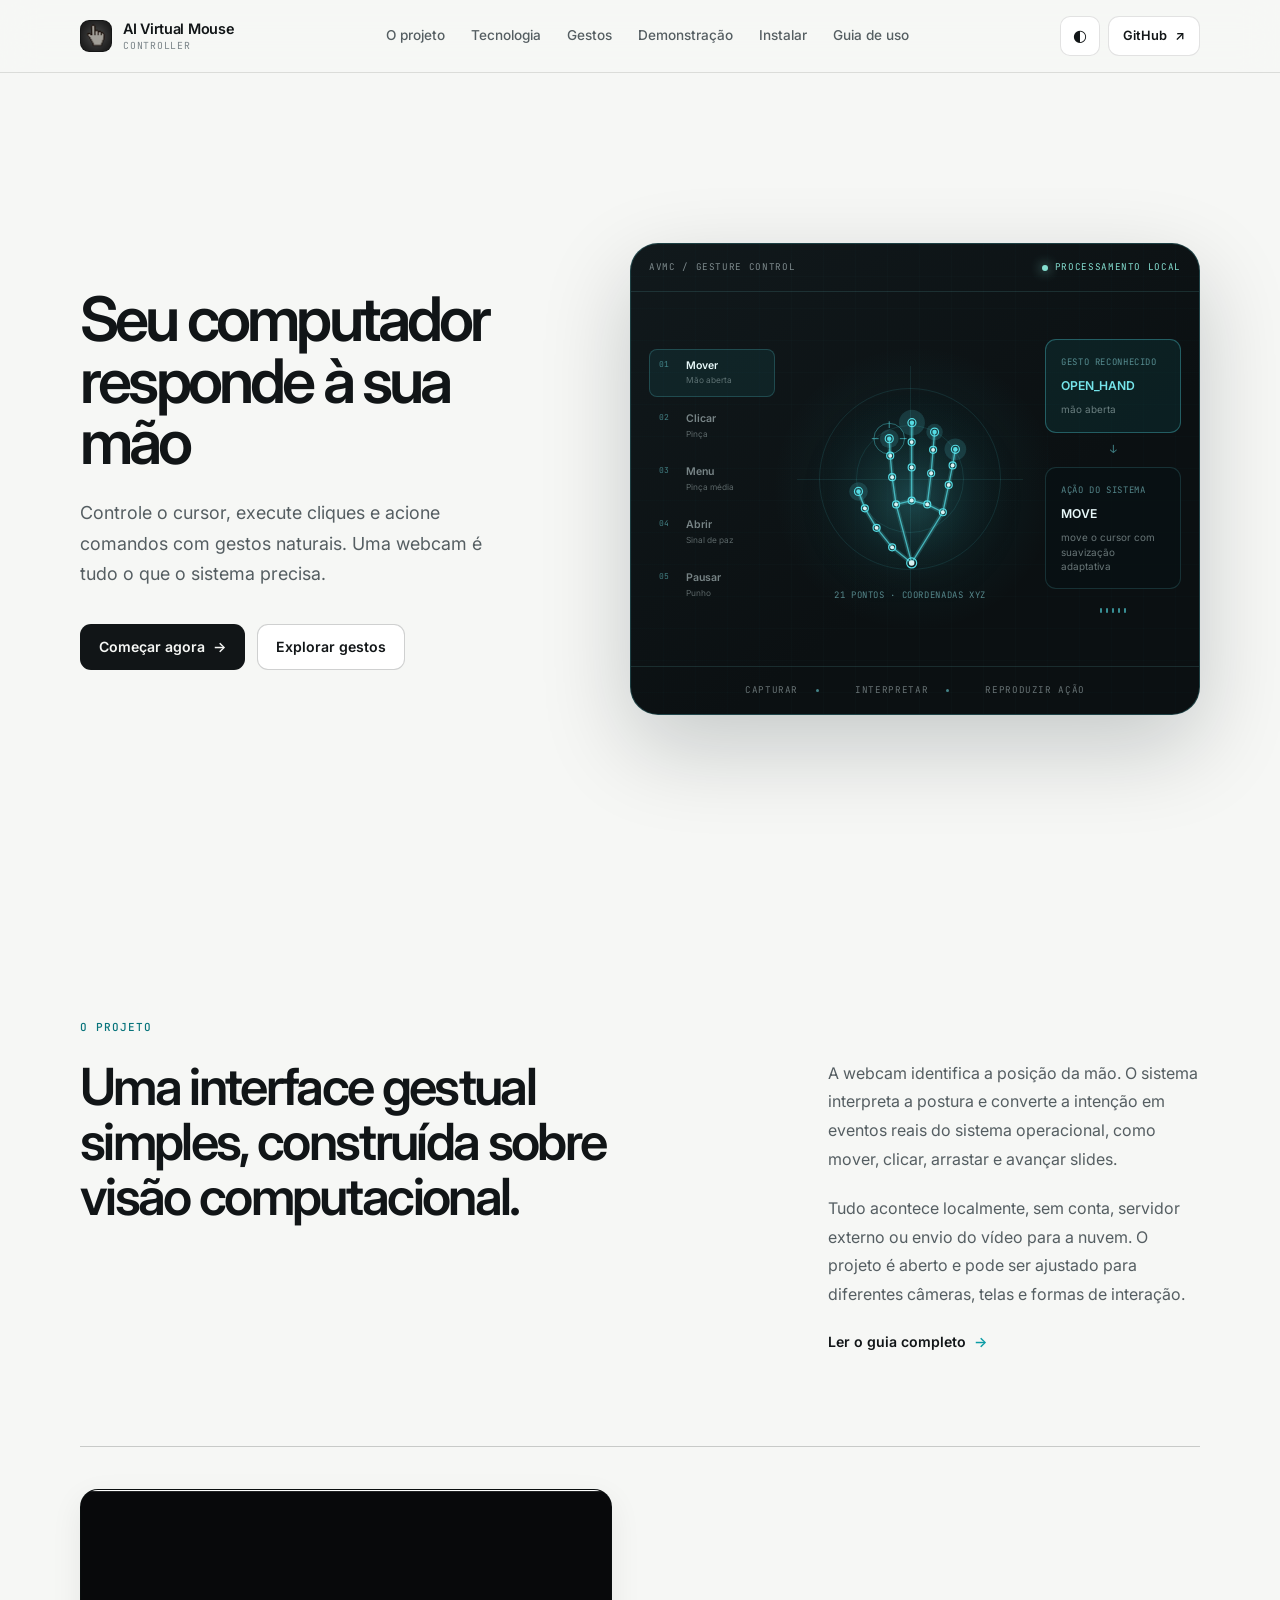
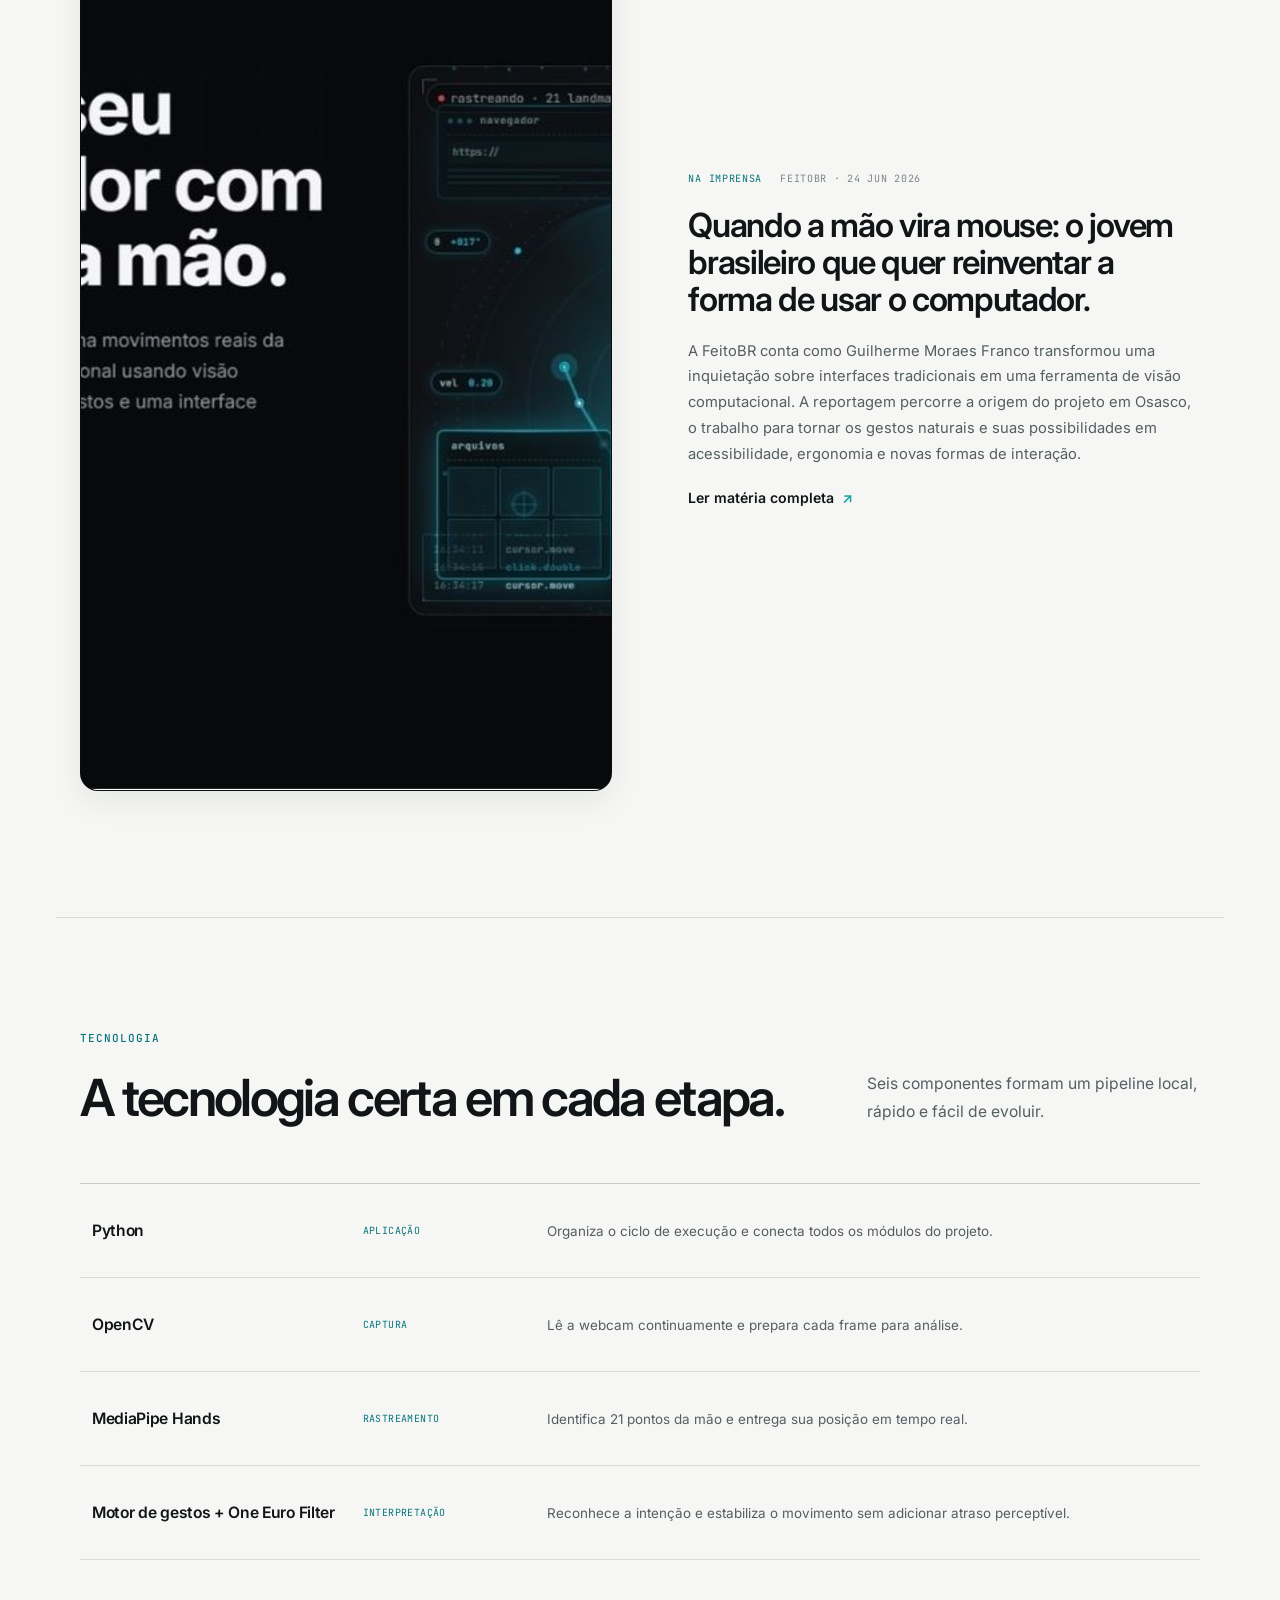
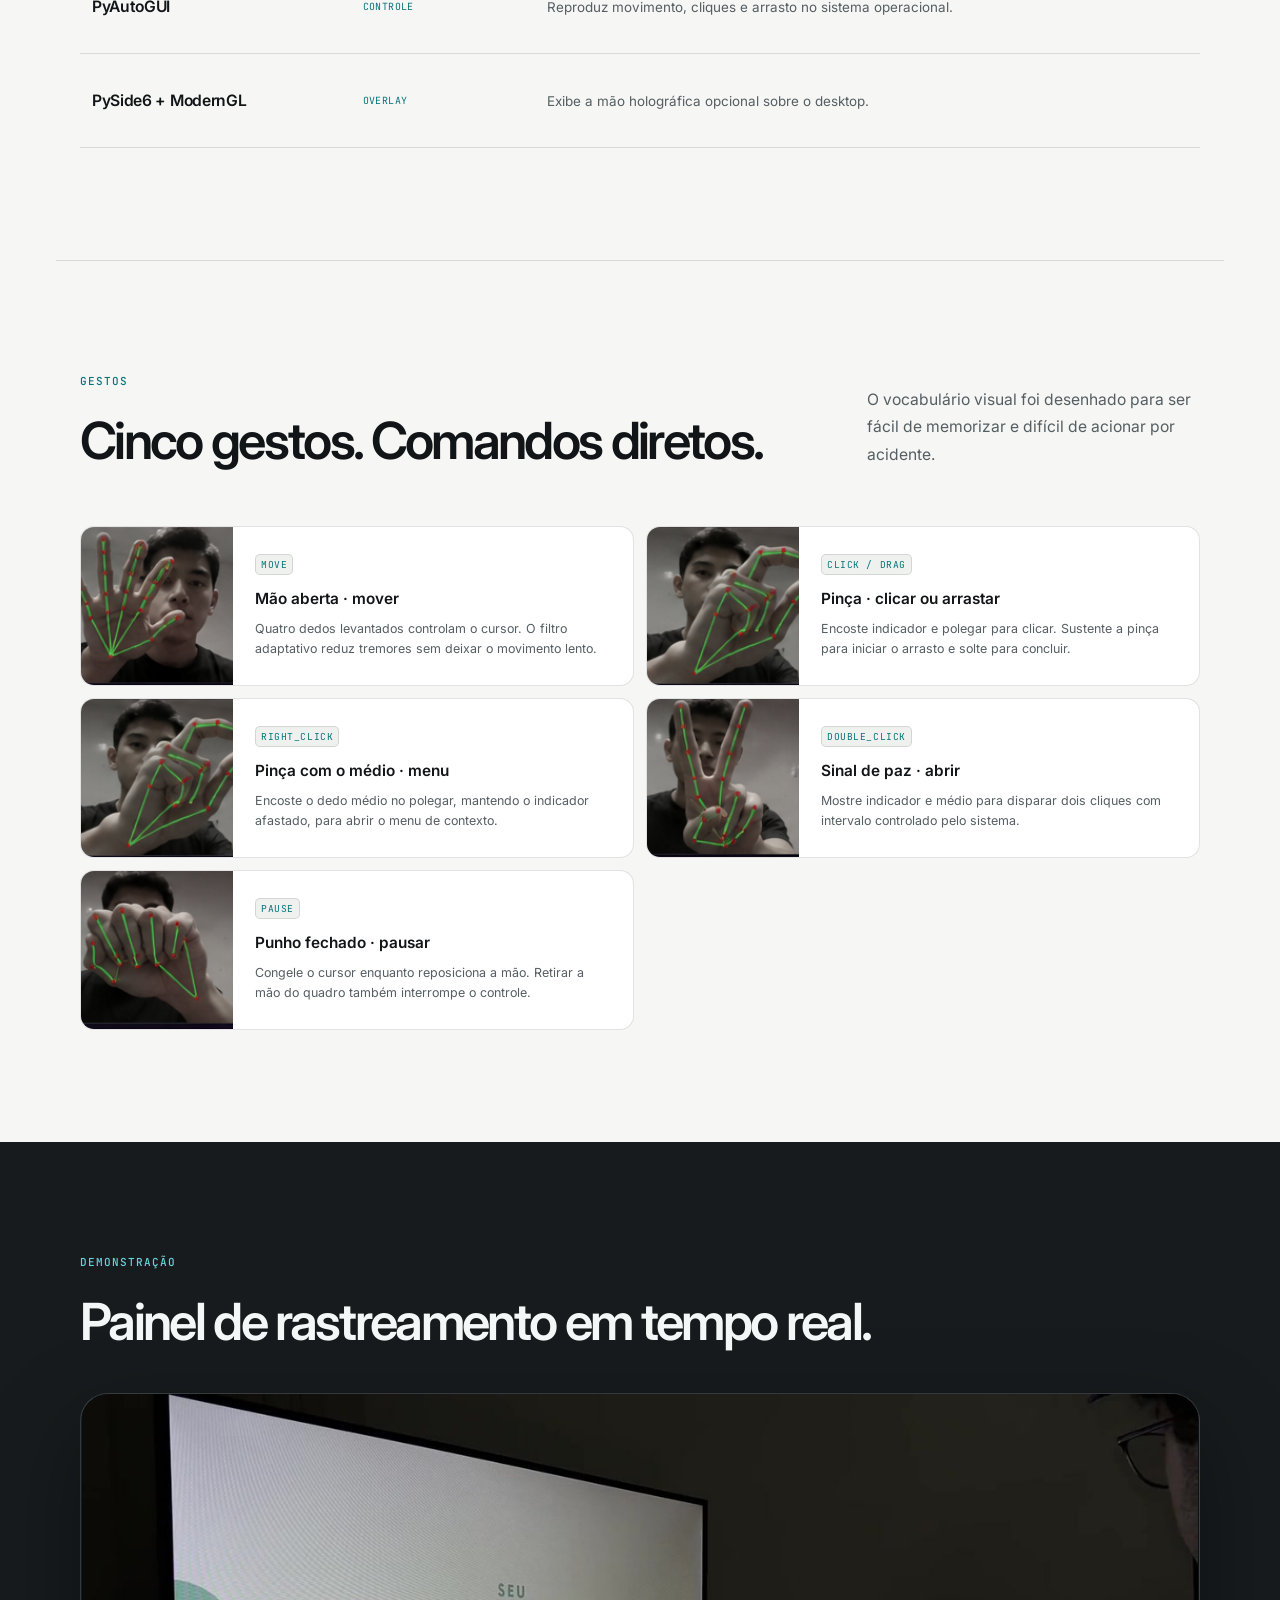
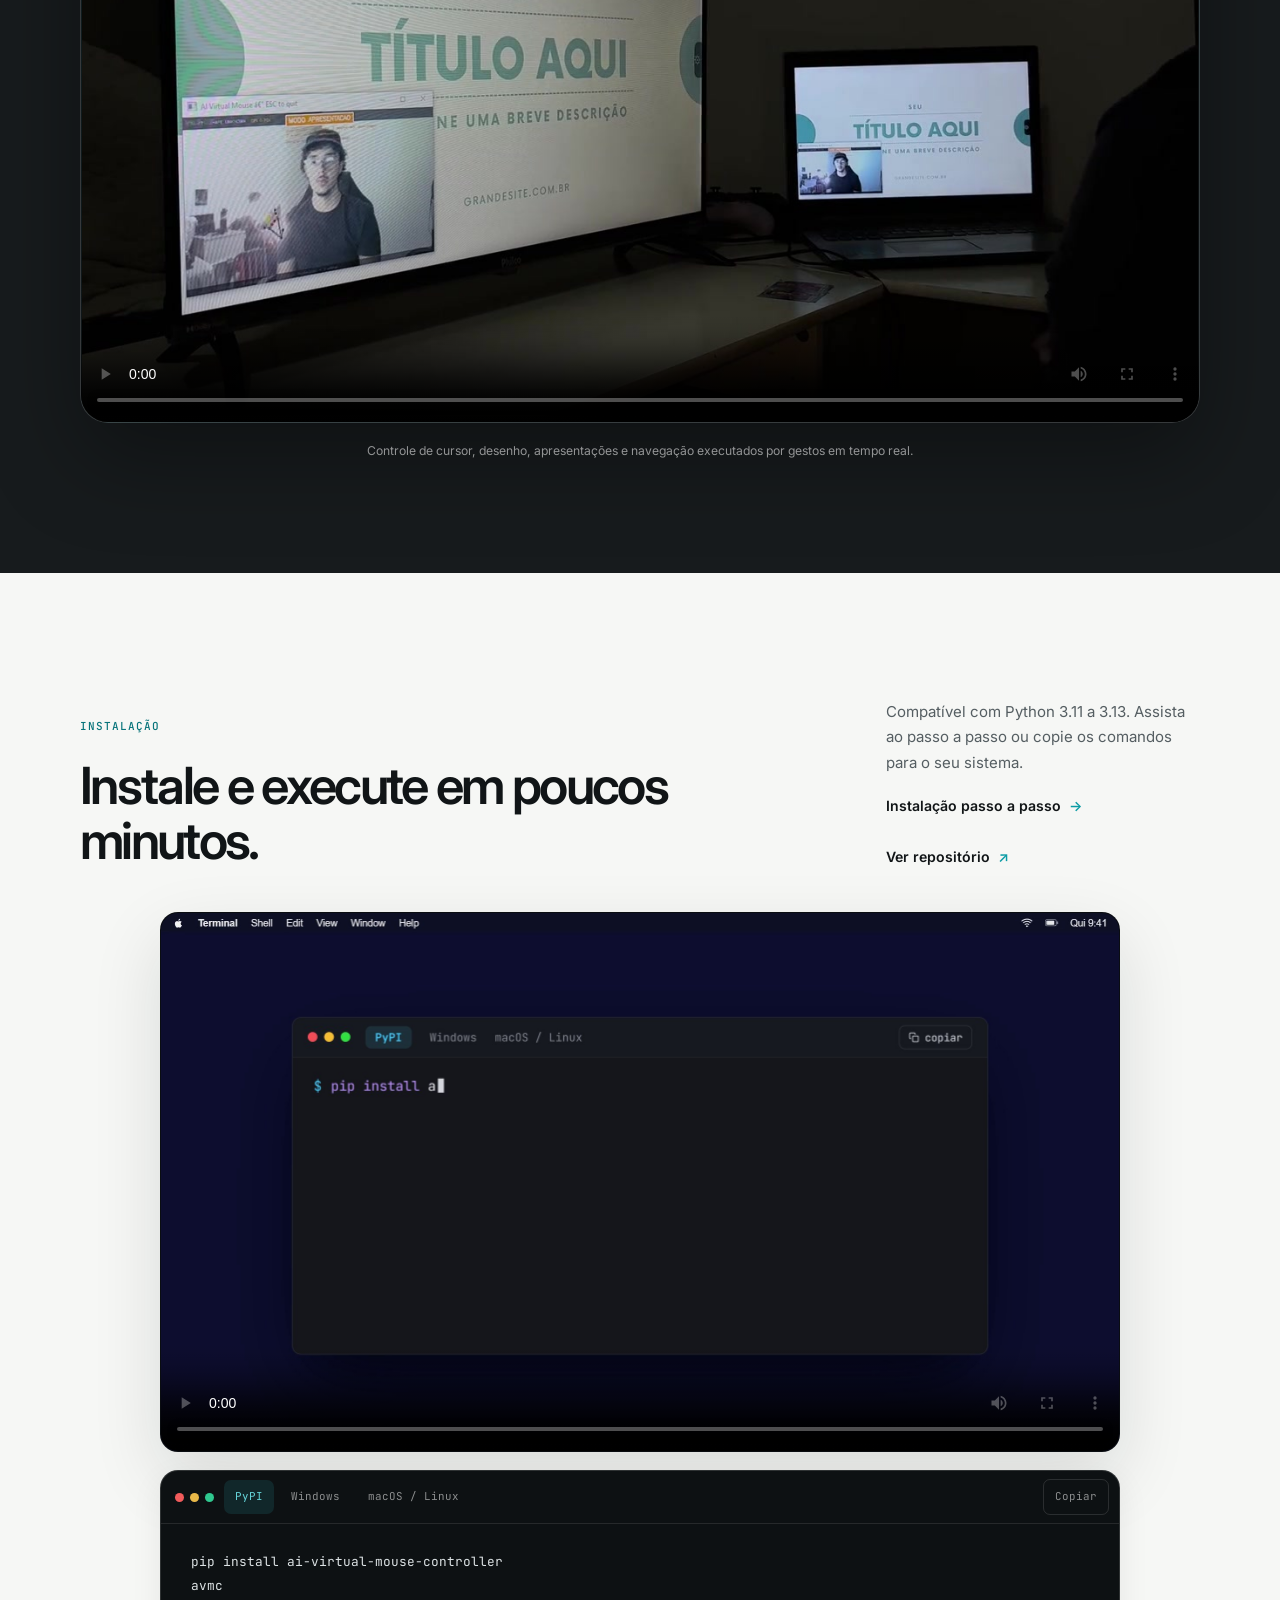
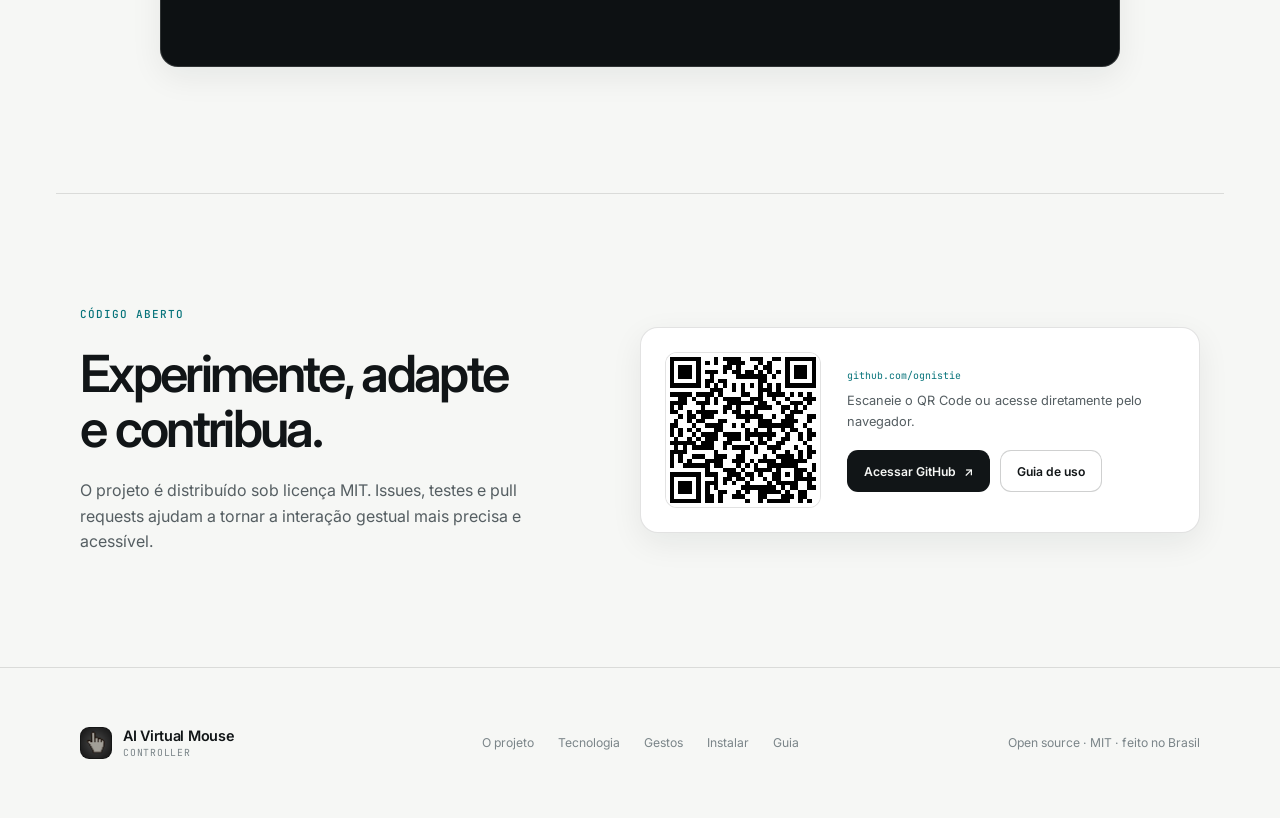
==== docs/index.html @ 2ab6e62f "video pro site e adicionando materia" ====
<!doctype html>
<html lang="pt-BR" data-theme="light">
<head>
  <meta charset="utf-8">
  <meta name="viewport" content="width=device-width, initial-scale=1">

  <title>AI Virtual Mouse Controller — controle por gestos</title>
  <meta
    name="description"
    content="Controle o cursor, cliques e apresentações com gestos da mão. Um projeto open source em Python, MediaPipe e OpenCV, executado localmente."
  >
  <meta name="theme-color" content="#f6f7f5">
  <meta property="og:title" content="AI Virtual Mouse Controller">
  <meta
    property="og:description"
    content="Transforme gestos naturais da mão em comandos do computador com visão computacional executada localmente."
  >

  <link rel="preconnect" href="https://fonts.googleapis.com">
  <link rel="preconnect" href="https://fonts.gstatic.com" crossorigin>
  <link
    href="https://fonts.googleapis.com/css2?family=Inter:wght@400;500;600;700&family=JetBrains+Mono:wght@400;500&display=swap"
    rel="stylesheet"
  >
  <link rel="stylesheet" href="assets/css/style.css?v=20260728-content-fix">
  <script>document.documentElement.classList.add("js");</script>
</head>

<body>
  <a class="skip-link" href="#content">Ir para o conteúdo</a>

  <header class="site-header">
    <div class="nav-shell">
      <a class="brand" href="#top" aria-label="AI Virtual Mouse Controller — início">
        <span class="brand-symbol" aria-hidden="true">
          <img src="assets/img/mouse-cursor-brand.jpg" alt="" width="128" height="128">
        </span>
        <span class="brand-copy">
          <strong>AI Virtual Mouse</strong>
          <small>Controller</small>
        </span>
      </a>

      <nav class="nav-links" aria-label="Navegação principal">
        <a href="#overview">O projeto</a>
        <a href="#technology">Tecnologia</a>
        <a href="#gestures">Gestos</a>
        <a href="#demo">Demonstração</a>
        <a href="#install">Instalar</a>
        <a href="usage.html">Guia de uso</a>
      </nav>

      <div class="nav-actions">
        <button class="theme-toggle" type="button" aria-label="Ativar tema escuro">
          <span class="theme-icon" aria-hidden="true">◐</span>
        </button>
        <a
          class="button button-quiet nav-github"
          href="https://github.com/ognistie/ai-virtual-mouse-controller"
          target="_blank"
          rel="noopener"
        >
          GitHub <span aria-hidden="true">↗</span>
        </a>
        <button class="menu-toggle" type="button" aria-label="Abrir menu" aria-expanded="false">
          <span></span><span></span>
        </button>
      </div>
    </div>
  </header>

  <main id="content">
    <section class="hero" id="top">
      <div class="hero-copy">
        <h1>Seu computador responde à sua mão</h1>

        <p class="hero-lede">
          Controle o cursor, execute cliques e acione comandos com gestos naturais.
          Uma webcam é tudo o que o sistema precisa.
        </p>

        <div class="hero-actions">
          <a class="button button-primary" href="#install">
            Começar agora <span aria-hidden="true">→</span>
          </a>
          <a class="button button-secondary" href="#gestures">Explorar gestos</a>
        </div>
      </div>

      <div class="tracking-panel" aria-label="Painel ilustrativo do sistema de rastreamento">
        <div class="tracking-toolbar">
          <span>AVMC / gesture control</span>
          <span class="tracking-status"><i aria-hidden="true"></i> processamento local</span>
        </div>

        <div class="tracking-layout">
          <div class="tracking-gesture-list" aria-label="Gestos disponíveis">
            <button type="button" data-gesture-pose="open_hand" aria-pressed="true">
              <span>01</span>
              <strong>Mover</strong>
              <small>Mão aberta</small>
            </button>
            <button type="button" data-gesture-pose="pinch" aria-pressed="false">
              <span>02</span>
              <strong>Clicar</strong>
              <small>Pinça</small>
            </button>
            <button type="button" data-gesture-pose="pinch_middle" aria-pressed="false">
              <span>03</span>
              <strong>Menu</strong>
              <small>Pinça média</small>
            </button>
            <button type="button" data-gesture-pose="peace" aria-pressed="false">
              <span>04</span>
              <strong>Abrir</strong>
              <small>Sinal de paz</small>
            </button>
            <button type="button" data-gesture-pose="fist" aria-pressed="false">
              <span>05</span>
              <strong>Pausar</strong>
              <small>Punho</small>
            </button>
          </div>

          <div class="tracking-hand" aria-hidden="true">
            <span class="tracking-axis tracking-axis-x"></span>
            <span class="tracking-axis tracking-axis-y"></span>
            <canvas id="heroHandCanvas" width="420" height="420"></canvas>
            <small>21 pontos · coordenadas XYZ</small>
          </div>

          <div class="tracking-output">
            <article class="tracking-module tracking-primary">
              <span>gesto reconhecido</span>
              <strong id="heroGestureName">OPEN_HAND</strong>
              <small id="heroGestureCue">mão aberta</small>
            </article>
            <span class="tracking-flow" aria-hidden="true">↓</span>
            <article class="tracking-module">
              <span>ação do sistema</span>
              <strong id="heroActionName">MOVE</strong>
              <small id="heroActionDetail">move o cursor com suavização adaptativa</small>
            </article>
            <div class="tracking-response" aria-hidden="true">
              <span></span><span></span><span></span><span></span><span></span>
            </div>
          </div>
        </div>

        <div class="tracking-footer">
          <span>capturar</span>
          <span>interpretar</span>
          <span>reproduzir ação</span>
        </div>
      </div>
    </section>

    <section class="section overview" id="overview">
      <div class="section-label">O projeto</div>
      <div class="overview-grid">
        <div>
          <h2>Uma interface gestual simples, construída sobre visão computacional.</h2>
        </div>
        <div class="overview-copy">
          <p>
            A webcam identifica a posição da mão. O sistema interpreta a postura e
            converte a intenção em eventos reais do sistema operacional, como mover,
            clicar, arrastar e avançar slides.
          </p>
          <p>
            Tudo acontece localmente, sem conta, servidor externo ou envio do vídeo
            para a nuvem. O projeto é aberto e pode ser ajustado para diferentes
            câmeras, telas e formas de interação.
          </p>
          <a class="text-link" href="usage.html">
            Ler o guia completo <span aria-hidden="true">→</span>
          </a>
        </div>
      </div>

      <article class="press-feature" aria-labelledby="pressTitle">
        <a
          class="press-media"
          href="https://feitobr.com.br/blog/quando-a-mao-vira-mouse-o-jovem-brasileiro-que-quer-reinventar-a-forma-de-usar-o-computador"
          target="_blank"
          rel="noopener"
          aria-label="Ler a matéria completa no FeitoBR"
        >
          <img
            src="assets/img/feitobr-avmc.jpg"
            alt="Capa da matéria do FeitoBR sobre o AI Virtual Mouse Controller"
            loading="lazy"
            width="1600"
            height="900"
          >
        </a>
        <div class="press-content">
          <div class="press-meta">
            <span>Na imprensa</span>
            <span>FeitoBR · 24 jun 2026</span>
          </div>
          <h3 id="pressTitle">
            Quando a mão vira mouse: o jovem brasileiro que quer reinventar a
            forma de usar o computador.
          </h3>
          <p>
            A FeitoBR conta como Guilherme Moraes Franco transformou uma
            inquietação sobre interfaces tradicionais em uma ferramenta de
            visão computacional. A reportagem percorre a origem do projeto em
            Osasco, o trabalho para tornar os gestos naturais e suas
            possibilidades em acessibilidade, ergonomia e novas formas de
            interação.
          </p>
          <a
            class="text-link"
            href="https://feitobr.com.br/blog/quando-a-mao-vira-mouse-o-jovem-brasileiro-que-quer-reinventar-a-forma-de-usar-o-computador"
            target="_blank"
            rel="noopener"
          >
            Ler matéria completa <span aria-hidden="true">↗</span>
          </a>
        </div>
      </article>
    </section>

    <section class="section technology" id="technology">
      <div class="section-heading">
        <div>
          <div class="section-label">Tecnologia</div>
          <h2>A tecnologia certa em cada etapa.</h2>
        </div>
        <p>
          Seis componentes formam um pipeline local, rápido e fácil de evoluir.
        </p>
      </div>

      <div class="stack-list">
        <article class="stack-item">
          <h3>Python</h3>
          <span class="stack-role">Aplicação</span>
          <p>Organiza o ciclo de execução e conecta todos os módulos do projeto.</p>
        </article>
        <article class="stack-item">
          <h3>OpenCV</h3>
          <span class="stack-role">Captura</span>
          <p>Lê a webcam continuamente e prepara cada frame para análise.</p>
        </article>
        <article class="stack-item">
          <h3>MediaPipe Hands</h3>
          <span class="stack-role">Rastreamento</span>
          <p>Identifica 21 pontos da mão e entrega sua posição em tempo real.</p>
        </article>
        <article class="stack-item">
          <h3>Motor de gestos + One Euro Filter</h3>
          <span class="stack-role">Interpretação</span>
          <p>Reconhece a intenção e estabiliza o movimento sem adicionar atraso perceptível.</p>
        </article>
        <article class="stack-item">
          <h3>PyAutoGUI</h3>
          <span class="stack-role">Controle</span>
          <p>Reproduz movimento, cliques e arrasto no sistema operacional.</p>
        </article>
        <article class="stack-item">
          <h3>PySide6 + ModernGL</h3>
          <span class="stack-role">Overlay</span>
          <p>Exibe a mão holográfica opcional sobre o desktop.</p>
        </article>
      </div>
    </section>

    <section class="section gestures" id="gestures">
      <div class="section-heading">
        <div>
          <div class="section-label">Gestos</div>
          <h2>Cinco gestos. Comandos diretos.</h2>
        </div>
        <p>
          O vocabulário visual foi desenhado para ser fácil de memorizar e difícil
          de acionar por acidente.
        </p>
      </div>

      <div class="gesture-gallery">
        <article class="gesture-card">
          <img
            src="assets/img/gesture_move_real.png"
            alt="Mão aberta usada para mover o cursor"
            loading="lazy"
            width="640"
            height="360"
          >
          <div>
            <code>MOVE</code>
            <h3>Mão aberta · mover</h3>
            <p>Quatro dedos levantados controlam o cursor. O filtro adaptativo reduz tremores sem deixar o movimento lento.</p>
          </div>
        </article>
        <article class="gesture-card">
          <img
            src="assets/img/gesture_left_click_real.png"
            alt="Pinça entre polegar e indicador para clique esquerdo"
            loading="lazy"
            width="640"
            height="360"
          >
          <div>
            <code>CLICK / DRAG</code>
            <h3>Pinça · clicar ou arrastar</h3>
            <p>Encoste indicador e polegar para clicar. Sustente a pinça para iniciar o arrasto e solte para concluir.</p>
          </div>
        </article>
        <article class="gesture-card">
          <img
            src="assets/img/gesture_left_click_real.png"
            alt="Gesto de clique direito com polegar e dedo médio"
            loading="lazy"
            width="640"
            height="360"
          >
          <div>
            <code>RIGHT_CLICK</code>
            <h3>Pinça com o médio · menu</h3>
            <p>Encoste o dedo médio no polegar, mantendo o indicador afastado, para abrir o menu de contexto.</p>
          </div>
        </article>
        <article class="gesture-card">
          <img
            src="assets/img/gesture_double_click_real.png"
            alt="Sinal de paz usado para duplo clique"
            loading="lazy"
            width="640"
            height="360"
          >
          <div>
            <code>DOUBLE_CLICK</code>
            <h3>Sinal de paz · abrir</h3>
            <p>Mostre indicador e médio para disparar dois cliques com intervalo controlado pelo sistema.</p>
          </div>
        </article>
        <article class="gesture-card">
          <img
            src="assets/img/gesture_pause_real.png"
            alt="Punho fechado usado para pausar o cursor"
            loading="lazy"
            width="640"
            height="360"
          >
          <div>
            <code>PAUSE</code>
            <h3>Punho fechado · pausar</h3>
            <p>Congele o cursor enquanto reposiciona a mão. Retirar a mão do quadro também interrompe o controle.</p>
          </div>
        </article>
      </div>
    </section>

    <section class="section demo" id="demo">
      <div class="demo-intro">
        <div>
          <div class="section-label section-label-inverse">Demonstração</div>
          <h2>Painel de rastreamento em tempo real.</h2>
        </div>
      </div>

      <video
        class="demo-video"
        controls
        playsinline
        preload="metadata"
        poster="assets/img/avmc-demo-poster.jpg"
        aria-label="Demonstração do AI Virtual Mouse Controller em uso"
        aria-describedby="demoCaption"
      >
        <source src="assets/video/avmc-demo.mp4" type="video/mp4">
        Seu navegador não oferece suporte à reprodução deste vídeo.
      </video>
      <p class="demo-caption" id="demoCaption">
        Controle de cursor, desenho, apresentações e navegação executados por
        gestos em tempo real.
      </p>
    </section>

    <section class="section install" id="install">
      <div class="install-heading">
        <div>
          <div class="section-label">Instalação</div>
          <h2>Instale e execute em poucos minutos.</h2>
        </div>
        <div class="install-summary">
          <p>Compatível com Python 3.11 a 3.13. Assista ao passo a passo ou copie os comandos para o seu sistema.</p>
          <div class="install-links">
            <a class="text-link" href="usage.html">Instalação passo a passo <span aria-hidden="true">→</span></a>
            <a
              class="text-link"
              href="https://github.com/ognistie/ai-virtual-mouse-controller"
              target="_blank"
              rel="noopener"
            >
              Ver repositório <span aria-hidden="true">↗</span>
            </a>
          </div>
        </div>
      </div>

      <video
        class="installation-video"
        controls
        preload="metadata"
        poster="assets/img/instalacao-avmc-poster.jpg"
        aria-label="Vídeo demonstrando a instalação do AI Virtual Mouse Controller"
      >
        <source src="assets/video/instalacao-avmc.mp4" type="video/mp4">
        Seu navegador não oferece suporte à reprodução deste vídeo.
      </video>

      <div class="terminal installation-terminal">
        <div class="terminal-tabs">
          <div class="terminal-lights" aria-hidden="true"><i></i><i></i><i></i></div>
          <div class="terminal-tablist" role="tablist" aria-label="Métodos de instalação">
            <button
              id="tab-pypi"
              type="button"
              role="tab"
              aria-selected="true"
              aria-controls="install-pypi"
              data-tab="pypi"
            >PyPI</button>
            <button
              id="tab-windows"
              type="button"
              role="tab"
              aria-selected="false"
              aria-controls="install-windows"
              data-tab="windows"
            >Windows</button>
            <button
              id="tab-unix"
              type="button"
              role="tab"
              aria-selected="false"
              aria-controls="install-unix"
              data-tab="unix"
            >macOS / Linux</button>
          </div>
          <button class="copy-button" type="button" data-copy-target="install-pypi">Copiar</button>
        </div>
        <pre id="install-pypi" role="tabpanel" aria-labelledby="tab-pypi" data-tab-panel="pypi"><code>pip install ai-virtual-mouse-controller
avmc</code></pre>
        <pre id="install-windows" role="tabpanel" aria-labelledby="tab-windows" data-tab-panel="windows" hidden><code>git clone https://github.com/ognistie/ai-virtual-mouse-controller.git
cd ai-virtual-mouse-controller
py -m pip install -r requirements.txt
py main.py</code></pre>
        <pre id="install-unix" role="tabpanel" aria-labelledby="tab-unix" data-tab-panel="unix" hidden><code>git clone https://github.com/ognistie/ai-virtual-mouse-controller.git
cd ai-virtual-mouse-controller
python3 -m pip install -r requirements.txt
python3 main.py</code></pre>
      </div>

    </section>

    <section class="section final-cta">
      <div class="final-copy">
        <div class="section-label">Código aberto</div>
        <h2>Experimente, adapte e contribua.</h2>
        <p>
          O projeto é distribuído sob licença MIT. Issues, testes e pull requests
          ajudam a tornar a interação gestual mais precisa e acessível.
        </p>
      </div>
      <div class="repository-card">
        <a
          class="repository-qr"
          href="https://github.com/ognistie/ai-virtual-mouse-controller"
          target="_blank"
          rel="noopener"
          aria-label="Abrir o repositório do AI Virtual Mouse Controller no GitHub"
        >
          <img
            src="assets/img/github-repository-qr.png"
            alt="QR Code para acessar o repositório no GitHub"
            width="180"
            height="180"
            loading="lazy"
          >
        </a>
        <div>
          <span class="repository-kicker">github.com/ognistie</span>
          <p>Escaneie o QR Code ou acesse diretamente pelo navegador.</p>
          <div class="final-actions">
            <a
              class="button button-primary"
              href="https://github.com/ognistie/ai-virtual-mouse-controller"
              target="_blank"
              rel="noopener"
            >
              Acessar GitHub <span aria-hidden="true">↗</span>
            </a>
            <a class="button button-secondary" href="usage.html">Guia de uso</a>
          </div>
        </div>
      </div>
    </section>
  </main>

  <footer class="site-footer">
    <div class="footer-grid">
      <a class="brand" href="#top" aria-label="Voltar ao início">
        <span class="brand-symbol" aria-hidden="true">
          <img src="assets/img/mouse-cursor-brand.jpg" alt="" width="128" height="128">
        </span>
        <span class="brand-copy">
          <strong>AI Virtual Mouse</strong>
          <small>Controller</small>
        </span>
      </a>
      <div class="footer-links">
        <a href="#overview">O projeto</a>
        <a href="#technology">Tecnologia</a>
        <a href="#gestures">Gestos</a>
        <a href="#install">Instalar</a>
        <a href="usage.html">Guia</a>
      </div>
      <p>Open source · MIT · feito no Brasil</p>
    </div>
  </footer>

  <script src="assets/js/hand-viz.js?v=20260728-layout-fix" defer></script>
  <script src="assets/js/main.js?v=20260728-layout-fix" defer></script>
</body>
</html>
---- docs/assets/css/style.css ----
:root {
  color-scheme: light;
  --bg: #f6f7f5;
  --surface: #ffffff;
  --surface-soft: #eef1ee;
  --surface-strong: #171b1d;
  --text: #111517;
  --text-soft: #555e62;
  --text-faint: #7b8589;
  --line: rgba(17, 21, 23, 0.12);
  --line-strong: rgba(17, 21, 23, 0.2);
  --accent: #0b9ca5;
  --accent-strong: #08747b;
  --accent-soft: rgba(11, 156, 165, 0.1);
  --success: #17865b;
  --shadow-sm: 0 10px 32px rgba(16, 24, 28, 0.07);
  --shadow-lg: 0 26px 70px rgba(16, 24, 28, 0.12);
  --radius-sm: 10px;
  --radius: 18px;
  --radius-lg: 28px;
  --content: 1120px;
  --font: "Inter", -apple-system, BlinkMacSystemFont, "Segoe UI", sans-serif;
  --mono: "JetBrains Mono", "SFMono-Regular", Consolas, monospace;
}

[data-theme="dark"] {
  color-scheme: dark;
  --bg: #101315;
  --surface: #171b1d;
  --surface-soft: #1d2326;
  --surface-strong: #080a0b;
  --text: #f4f7f7;
  --text-soft: #b0b9bc;
  --text-faint: #858f93;
  --line: rgba(255, 255, 255, 0.11);
  --line-strong: rgba(255, 255, 255, 0.2);
  --accent: #36c5cc;
  --accent-strong: #70dce1;
  --accent-soft: rgba(54, 197, 204, 0.12);
  --success: #50c58d;
  --shadow-sm: 0 12px 36px rgba(0, 0, 0, 0.22);
  --shadow-lg: 0 30px 80px rgba(0, 0, 0, 0.34);
}

*,
*::before,
*::after {
  box-sizing: border-box;
}

html {
  scroll-behavior: smooth;
  scroll-padding-top: 88px;
}

body {
  margin: 0;
  min-width: 320px;
  overflow-x: hidden;
  background: var(--bg);
  color: var(--text);
  font-family: var(--font);
  font-size: 16px;
  line-height: 1.6;
  text-rendering: optimizeLegibility;
  -webkit-font-smoothing: antialiased;
}

body.menu-open {
  overflow: hidden;
}

img,
video,
canvas {
  display: block;
  max-width: 100%;
}

button,
input {
  font: inherit;
}

button,
a {
  -webkit-tap-highlight-color: transparent;
}

a {
  color: inherit;
  text-decoration: none;
}

p,
h1,
h2,
h3,
figure,
ul,
ol,
pre {
  margin: 0;
}

ul,
ol {
  padding: 0;
}

::selection {
  background: var(--accent);
  color: #ffffff;
}

:focus-visible {
  outline: 3px solid color-mix(in srgb, var(--accent) 60%, transparent);
  outline-offset: 3px;
}

.skip-link {
  position: fixed;
  top: 10px;
  left: 10px;
  z-index: 200;
  padding: 10px 14px;
  border-radius: 8px;
  background: var(--text);
  color: var(--bg);
  transform: translateY(-150%);
}

.skip-link:focus {
  transform: translateY(0);
}

.site-header {
  position: sticky;
  top: 0;
  z-index: 100;
  border-bottom: 1px solid var(--line);
  background: color-mix(in srgb, var(--bg) 88%, transparent);
  backdrop-filter: blur(18px);
  -webkit-backdrop-filter: blur(18px);
}

.nav-shell {
  display: grid;
  grid-template-columns: auto 1fr auto;
  align-items: center;
  gap: 36px;
  width: min(100%, calc(var(--content) + 48px));
  min-height: 72px;
  margin: 0 auto;
  padding: 0 24px;
}

.brand {
  display: inline-flex;
  align-items: center;
  gap: 11px;
  width: max-content;
}

.brand-symbol {
  display: block;
  overflow: hidden;
  width: 32px;
  height: 32px;
  border: 1px solid var(--line-strong);
  border-radius: 9px;
  background: #171717;
}

.brand-symbol img {
  display: block;
  width: 100%;
  height: 100%;
  object-fit: cover;
}

.brand-copy {
  display: grid;
  line-height: 1.15;
}

.brand-copy strong {
  font-size: 0.9rem;
  font-weight: 600;
  letter-spacing: -0.02em;
}

.brand-copy small {
  margin-top: 3px;
  color: var(--text-faint);
  font-family: var(--mono);
  font-size: 0.61rem;
  letter-spacing: 0.08em;
  text-transform: uppercase;
}

.nav-links {
  display: flex;
  align-items: center;
  justify-content: center;
  gap: 26px;
}

.nav-links a {
  position: relative;
  color: var(--text-soft);
  font-size: 0.85rem;
  font-weight: 500;
  transition: color 160ms ease;
}

.nav-links a::after {
  position: absolute;
  right: 0;
  bottom: -9px;
  left: 0;
  height: 1px;
  background: var(--accent);
  content: "";
  opacity: 0;
  transform: scaleX(0.5);
  transition: opacity 160ms ease, transform 160ms ease;
}

.nav-links a:hover,
.nav-links a.active {
  color: var(--text);
}

.nav-links a:hover::after,
.nav-links a.active::after {
  opacity: 1;
  transform: scaleX(1);
}

.nav-actions {
  display: flex;
  align-items: center;
  gap: 8px;
}

.theme-toggle,
.menu-toggle {
  display: inline-grid;
  place-items: center;
  width: 40px;
  height: 40px;
  padding: 0;
  border: 1px solid var(--line);
  border-radius: 10px;
  background: var(--surface);
  color: var(--text);
  cursor: pointer;
  transition: border-color 160ms ease, background 160ms ease;
}

.theme-toggle:hover,
.menu-toggle:hover {
  border-color: var(--line-strong);
  background: var(--surface-soft);
}

.theme-icon {
  font-size: 1rem;
}

.menu-toggle {
  display: none;
  align-content: center;
  gap: 5px;
}

.menu-toggle span {
  display: block;
  width: 17px;
  height: 1.5px;
  border-radius: 2px;
  background: currentColor;
  transition: transform 180ms ease;
}

.menu-toggle[aria-expanded="true"] span:first-child {
  transform: translateY(3.25px) rotate(45deg);
}

.menu-toggle[aria-expanded="true"] span:last-child {
  transform: translateY(-3.25px) rotate(-45deg);
}

.button {
  display: inline-flex;
  min-height: 46px;
  align-items: center;
  justify-content: center;
  gap: 8px;
  padding: 0 18px;
  border: 1px solid transparent;
  border-radius: 11px;
  font-size: 0.88rem;
  font-weight: 600;
  transition: transform 160ms ease, background 160ms ease, border-color 160ms ease;
}

.button:hover {
  transform: translateY(-1px);
}

.button-primary {
  background: var(--text);
  color: var(--bg);
}

.button-primary:hover {
  background: color-mix(in srgb, var(--text) 88%, var(--accent));
}

.button-secondary {
  border-color: var(--line-strong);
  background: var(--surface);
  color: var(--text);
}

.button-secondary:hover,
.button-quiet:hover {
  background: var(--surface-soft);
}

.button-quiet {
  min-height: 40px;
  padding: 0 14px;
  border-color: var(--line);
  background: var(--surface);
  font-size: 0.8rem;
}

.hero {
  display: grid;
  grid-template-columns: minmax(340px, 0.84fr) minmax(500px, 1.16fr);
  align-items: center;
  gap: clamp(42px, 5vw, 68px);
  width: min(100%, calc(var(--content) + 48px));
  min-height: min(820px, calc(100vh - 72px));
  margin: 0 auto;
  padding: 84px 24px 92px;
}

.section-label {
  color: var(--accent-strong);
  font-family: var(--mono);
  font-size: 0.69rem;
  font-weight: 500;
  letter-spacing: 0.09em;
  text-transform: uppercase;
}

.hero h1 {
  max-width: 560px;
  font-size: clamp(2.8rem, 4.8vw, 4.6rem);
  font-weight: 600;
  letter-spacing: -0.062em;
  line-height: 1;
}

.hero-lede {
  max-width: 520px;
  margin-top: 26px;
  color: var(--text-soft);
  font-size: clamp(1rem, 1.45vw, 1.12rem);
  line-height: 1.7;
}

.hero-actions {
  display: flex;
  flex-wrap: wrap;
  gap: 12px;
  margin-top: 34px;
}

.tracking-panel {
  position: relative;
  justify-self: end;
  width: min(100%, 570px);
  min-width: 0;
  overflow: hidden;
  border: 1px solid rgba(88, 214, 222, 0.24);
  border-radius: var(--radius-lg);
  background:
    radial-gradient(circle at 50% 52%, rgba(28, 182, 194, 0.11), transparent 38%),
    linear-gradient(145deg, #11191c, #0b1012 62%);
  box-shadow: 0 32px 90px rgba(7, 20, 24, 0.2);
  color: #eaf6f7;
}

.tracking-panel::before {
  position: absolute;
  inset: 0;
  opacity: 0.45;
  background-image:
    linear-gradient(rgba(73, 193, 201, 0.045) 1px, transparent 1px),
    linear-gradient(90deg, rgba(73, 193, 201, 0.045) 1px, transparent 1px);
  background-size: 32px 32px;
  content: "";
  pointer-events: none;
}

.tracking-toolbar,
.tracking-footer {
  position: relative;
  z-index: 2;
  display: flex;
  align-items: center;
  justify-content: space-between;
  gap: 18px;
  font-family: var(--mono);
  font-size: 0.58rem;
  letter-spacing: 0.07em;
  text-transform: uppercase;
}

.tracking-toolbar {
  min-height: 48px;
  padding: 0 18px;
  border-bottom: 1px solid rgba(126, 227, 232, 0.13);
  color: rgba(226, 244, 245, 0.52);
}

.tracking-status {
  display: inline-flex;
  align-items: center;
  gap: 7px;
  color: #84ded0;
}

.tracking-status i {
  width: 6px;
  height: 6px;
  border-radius: 50%;
  background: currentColor;
  box-shadow: 0 0 12px currentColor;
}

.tracking-layout {
  position: relative;
  z-index: 1;
  display: grid;
  grid-template-columns: 126px minmax(190px, 1fr) 136px;
  align-items: center;
  gap: 12px;
  min-height: 374px;
  padding: 18px;
}

.tracking-gesture-list {
  display: grid;
  gap: 5px;
}

.tracking-gesture-list button {
  display: grid;
  grid-template-columns: 20px minmax(0, 1fr);
  gap: 0 7px;
  min-width: 0;
  padding: 8px 9px;
  border: 1px solid transparent;
  border-radius: 8px;
  background: transparent;
  color: rgba(226, 244, 245, 0.5);
  text-align: left;
  cursor: pointer;
  transition: border-color 160ms ease, background 160ms ease, color 160ms ease;
}

.tracking-gesture-list button:hover,
.tracking-gesture-list button[aria-pressed="true"] {
  border-color: rgba(92, 215, 223, 0.22);
  background: rgba(39, 174, 184, 0.09);
  color: #e8f8f9;
}

.tracking-gesture-list button:focus-visible {
  outline-color: #63dce3;
}

.tracking-gesture-list span {
  grid-row: 1 / span 2;
  color: rgba(109, 215, 221, 0.55);
  font-family: var(--mono);
  font-size: 0.5rem;
}

.tracking-gesture-list strong {
  overflow: hidden;
  font-size: 0.66rem;
  font-weight: 600;
  text-overflow: ellipsis;
}

.tracking-gesture-list small {
  overflow: hidden;
  color: rgba(226, 244, 245, 0.37);
  font-size: 0.52rem;
  text-overflow: ellipsis;
  white-space: nowrap;
}

.tracking-module {
  display: grid;
  gap: 7px;
  min-width: 0;
  padding: 15px;
  border: 1px solid rgba(104, 213, 220, 0.17);
  border-radius: 11px;
  background: rgba(8, 17, 20, 0.72);
}

.tracking-module > span,
.tracking-hand small {
  color: rgba(139, 219, 224, 0.58);
  font-family: var(--mono);
  font-size: 0.56rem;
  letter-spacing: 0.07em;
  text-transform: uppercase;
}

.tracking-module strong {
  overflow: hidden;
  color: #e8f8f9;
  font-size: 0.76rem;
  font-weight: 600;
  letter-spacing: -0.01em;
  text-overflow: ellipsis;
}

.tracking-module small {
  color: rgba(222, 241, 242, 0.45);
  font-size: 0.62rem;
  line-height: 1.45;
}

.tracking-primary {
  border-color: rgba(81, 214, 223, 0.34);
  background: rgba(16, 72, 77, 0.28);
}

.tracking-primary strong {
  color: #75e4ea;
}

.tracking-output {
  display: grid;
  align-content: center;
  gap: 8px;
}

.tracking-flow {
  color: rgba(105, 216, 223, 0.55);
  font-family: var(--mono);
  font-size: 0.7rem;
  text-align: center;
}

.tracking-response {
  display: flex;
  align-items: center;
  justify-content: center;
  gap: 4px;
  height: 18px;
  margin-top: 4px;
}

.tracking-response span {
  width: 2px;
  height: 5px;
  border-radius: 2px;
  background: rgba(85, 220, 228, 0.62);
  animation: tracking-signal 1.1s ease-in-out infinite alternate;
}

.tracking-response span:nth-child(2),
.tracking-response span:nth-child(4) {
  animation-delay: 160ms;
}

.tracking-response span:nth-child(3) {
  animation-delay: 320ms;
}

.tracking-hand {
  position: relative;
  display: grid;
  place-items: center;
  min-width: 0;
  aspect-ratio: 1;
}

.tracking-hand::before,
.tracking-hand::after {
  position: absolute;
  border: 1px solid rgba(71, 201, 210, 0.13);
  border-radius: 50%;
  content: "";
}

.tracking-hand::before {
  inset: 13%;
}

.tracking-hand::after {
  inset: 28%;
}

.tracking-hand canvas {
  position: relative;
  z-index: 2;
  width: 100%;
  height: 100%;
}

.tracking-hand small {
  position: absolute;
  bottom: 0;
  z-index: 3;
}

.tracking-axis {
  position: absolute;
  z-index: 1;
  display: block;
  background: rgba(71, 201, 210, 0.11);
}

.tracking-axis-x {
  top: 50%;
  right: 4%;
  left: 4%;
  height: 1px;
}

.tracking-axis-y {
  top: 4%;
  bottom: 4%;
  left: 50%;
  width: 1px;
}

.tracking-footer {
  justify-content: center;
  min-height: 48px;
  padding: 0 18px;
  border-top: 1px solid rgba(126, 227, 232, 0.13);
  color: rgba(226, 244, 245, 0.43);
}

.tracking-footer span {
  display: inline-flex;
  align-items: center;
  gap: 18px;
}

.tracking-footer span + span::before {
  width: 3px;
  height: 3px;
  margin-right: 18px;
  border-radius: 50%;
  background: rgba(117, 228, 234, 0.55);
  content: "";
}

@keyframes tracking-signal {
  to {
    height: 15px;
    background: #5ddce4;
  }
}

.section {
  width: min(100%, calc(var(--content) + 48px));
  margin: 0 auto;
  padding: 112px 24px;
}

.section + .section {
  border-top: 1px solid var(--line);
}

.section-label {
  margin-bottom: 22px;
}

.section h2 {
  max-width: 820px;
  font-size: clamp(2.2rem, 4vw, 3.7rem);
  font-weight: 600;
  letter-spacing: -0.052em;
  line-height: 1.08;
}

.section-heading {
  display: grid;
  grid-template-columns: minmax(0, 1.5fr) minmax(280px, 0.7fr);
  align-items: end;
  gap: 72px;
  margin-bottom: 58px;
}

.section-heading > p {
  max-width: 470px;
  color: var(--text-soft);
  font-size: 0.98rem;
  line-height: 1.75;
}

.overview {
  padding-top: 126px;
  padding-bottom: 126px;
}

.overview-grid {
  display: grid;
  grid-template-columns: minmax(0, 1.25fr) minmax(330px, 0.75fr);
  gap: clamp(60px, 10vw, 132px);
}

.overview-copy {
  display: grid;
  align-content: start;
  gap: 20px;
  color: var(--text-soft);
  font-size: 1rem;
  line-height: 1.8;
}

.press-feature {
  display: grid;
  grid-template-columns: minmax(0, 1.02fr) minmax(320px, 0.98fr);
  align-items: center;
  gap: clamp(34px, 6vw, 76px);
  margin-top: 92px;
  padding-top: 42px;
  border-top: 1px solid var(--line-strong);
}

.press-media {
  display: block;
  overflow: hidden;
  border: 1px solid var(--line-strong);
  border-radius: var(--radius);
  background: #090c0e;
  box-shadow: var(--shadow-sm);
}

.press-media img {
  width: 100%;
  aspect-ratio: 16 / 9;
  object-fit: cover;
  transition: transform 360ms ease, filter 360ms ease;
}

.press-media:hover img {
  transform: scale(1.018);
  filter: brightness(1.05);
}

.press-content {
  display: grid;
  align-content: center;
  gap: 20px;
}

.press-meta {
  display: flex;
  flex-wrap: wrap;
  gap: 8px 18px;
  color: var(--text-faint);
  font-family: var(--mono);
  font-size: 0.63rem;
  letter-spacing: 0.07em;
  text-transform: uppercase;
}

.press-meta span:first-child {
  color: var(--accent-strong);
}

.press-content h3 {
  max-width: 680px;
  font-size: clamp(1.7rem, 2.6vw, 2.55rem);
  font-weight: 600;
  letter-spacing: -0.04em;
  line-height: 1.12;
}

.press-content p {
  max-width: 650px;
  color: var(--text-soft);
  font-size: 0.92rem;
  line-height: 1.75;
}

.text-link {
  display: inline-flex;
  align-items: center;
  gap: 8px;
  width: max-content;
  color: var(--text);
  font-size: 0.88rem;
  font-weight: 600;
}

.text-link span {
  color: var(--accent);
  transition: transform 160ms ease;
}

.text-link:hover span {
  transform: translateX(3px);
}

.stack-list {
  border-top: 1px solid var(--line-strong);
}

.stack-item {
  display: grid;
  grid-template-columns: minmax(170px, 0.7fr) minmax(120px, 0.45fr) minmax(0, 1.85fr);
  align-items: center;
  gap: 28px;
  min-height: 94px;
  padding: 22px 12px;
  border-bottom: 1px solid var(--line);
  transition: background 160ms ease;
}

.stack-item:hover {
  background: color-mix(in srgb, var(--surface) 48%, transparent);
}

.stack-item h3 {
  font-size: 0.98rem;
  font-weight: 600;
  letter-spacing: -0.02em;
}

.stack-item p {
  color: var(--text-soft);
  font-size: 0.84rem;
  line-height: 1.65;
}

.stack-role {
  color: var(--accent-strong);
  font-family: var(--mono);
  font-size: 0.62rem;
  letter-spacing: 0.04em;
  text-transform: uppercase;
}

.gesture-gallery {
  display: grid;
  grid-template-columns: repeat(2, minmax(0, 1fr));
  gap: 12px;
}

.gesture-card {
  display: grid;
  grid-template-columns: 152px minmax(0, 1fr);
  align-items: stretch;
  min-width: 0;
  overflow: hidden;
  border: 1px solid var(--line);
  border-radius: 14px;
  background: var(--surface);
  transition: border-color 180ms ease, transform 180ms ease;
}

.gesture-card:hover {
  border-color: color-mix(in srgb, var(--accent) 40%, var(--line));
  transform: translateY(-2px);
}

.gesture-card img {
  width: 100%;
  height: 100%;
  min-height: 158px;
  object-fit: cover;
  filter: grayscale(0.18) saturate(0.72) contrast(1.02);
}

.gesture-card > div {
  display: grid;
  align-content: center;
  min-width: 0;
  padding: 22px;
}

.gesture-card code {
  width: max-content;
  max-width: 100%;
  margin-bottom: 12px;
  overflow: hidden;
  color: var(--accent-strong);
  font-family: var(--mono);
  font-size: 0.6rem;
  letter-spacing: 0.06em;
  text-overflow: ellipsis;
}

.gesture-card h3 {
  margin-bottom: 7px;
  font-size: 0.96rem;
  font-weight: 600;
}

.gesture-card p {
  color: var(--text-soft);
  font-size: 0.78rem;
  line-height: 1.6;
}

.demo {
  width: 100%;
  max-width: none;
  padding: 112px max(24px, calc((100vw - var(--content)) / 2));
  border-top: 0 !important;
  background: var(--surface-strong);
  color: #f4f7f7;
}

.demo-intro {
  max-width: var(--content);
  margin: 0 auto 44px;
}

.section-label-inverse {
  color: #65d4d9;
}

.video-placeholder,
.demo-video {
  width: min(100%, var(--content));
  aspect-ratio: 16 / 8.6;
  margin: 0 auto;
  border: 1px solid rgba(255, 255, 255, 0.17);
  border-radius: var(--radius-lg);
  background:
    linear-gradient(135deg, rgba(54, 197, 204, 0.08), transparent 50%),
    #0d1113;
  box-shadow: 0 34px 90px rgba(0, 0, 0, 0.35);
}

.demo-video {
  display: block;
  aspect-ratio: 16 / 9;
  object-fit: contain;
}

.demo-caption {
  width: min(100%, var(--content));
  margin: 18px auto 0;
  color: rgba(255, 255, 255, 0.54);
  font-size: 0.76rem;
  line-height: 1.6;
  text-align: center;
}

.video-placeholder {
  display: grid;
  place-content: center;
  justify-items: center;
  gap: 18px;
  text-align: center;
}

.play-mark {
  display: grid;
  place-items: center;
  width: 68px;
  height: 68px;
  padding-left: 4px;
  border: 1px solid rgba(255, 255, 255, 0.26);
  border-radius: 50%;
  background: rgba(255, 255, 255, 0.08);
  color: #ffffff;
  font-size: 1rem;
}

.video-placeholder > div {
  display: grid;
  gap: 4px;
}

.video-placeholder strong {
  font-size: 0.95rem;
  font-weight: 600;
}

.video-placeholder small {
  color: rgba(255, 255, 255, 0.48);
  font-family: var(--mono);
  font-size: 0.66rem;
  letter-spacing: 0.08em;
  text-transform: uppercase;
}

.install {
  padding-top: 126px;
  padding-bottom: 126px;
  border-top: 0 !important;
}

.install-heading {
  display: grid;
  grid-template-columns: minmax(0, 1.4fr) minmax(280px, 0.6fr);
  align-items: end;
  gap: 72px;
  margin-bottom: 44px;
}

.install-summary {
  display: grid;
  align-content: end;
  gap: 20px;
}

.install-summary > p {
  max-width: 390px;
  color: var(--text-soft);
  font-size: 0.94rem;
  line-height: 1.7;
}

.installation-video {
  width: min(100%, 960px);
  aspect-ratio: 16 / 9;
  margin: 0 auto;
  border: 1px solid var(--line-strong);
  border-radius: var(--radius);
  background: #090b10;
  box-shadow: var(--shadow-lg);
  object-fit: cover;
}

.terminal {
  min-width: 0;
  overflow: hidden;
  border: 1px solid rgba(255, 255, 255, 0.14);
  border-radius: var(--radius);
  background: #0d1113;
  box-shadow: var(--shadow-lg);
  color: #f4f7f7;
}

.installation-terminal {
  width: min(100%, 960px);
  margin: 18px auto 0;
  box-shadow: var(--shadow-sm);
}

.terminal-tabs {
  display: flex;
  align-items: center;
  gap: 6px;
  min-height: 52px;
  padding: 8px 10px;
  border-bottom: 1px solid rgba(255, 255, 255, 0.1);
}

.terminal-lights {
  display: flex;
  flex: 0 0 auto;
  gap: 6px;
  padding: 0 4px;
}

.terminal-lights i {
  width: 9px;
  height: 9px;
  border-radius: 50%;
  background: #f15b5b;
}

.terminal-lights i:nth-child(2) {
  background: #e9b949;
}

.terminal-lights i:nth-child(3) {
  background: #2fc88f;
}

.terminal-tablist {
  display: flex;
  align-items: center;
  gap: 6px;
}

.terminal-tabs button {
  padding: 8px 11px;
  border: 0;
  border-radius: 7px;
  background: transparent;
  color: rgba(255, 255, 255, 0.52);
  font-family: var(--mono);
  font-size: 0.68rem;
  cursor: pointer;
}

.terminal-tabs button[aria-selected="true"] {
  background: rgba(54, 197, 204, 0.12);
  color: #65d4d9;
}

.terminal-tabs .copy-button {
  margin-left: auto;
  border: 1px solid rgba(255, 255, 255, 0.12);
}

.terminal pre,
.code-block pre {
  max-width: 100%;
  overflow-x: auto;
  font-family: var(--mono);
  -webkit-overflow-scrolling: touch;
}

.terminal pre {
  min-height: 142px;
  padding: 26px 30px;
  color: #dce2e4;
  font-size: 0.8rem;
  line-height: 1.85;
}

.install-links {
  display: flex;
  flex-wrap: wrap;
  gap: 28px;
}

.final-cta {
  display: grid;
  grid-template-columns: minmax(0, 0.9fr) minmax(470px, 1.1fr);
  align-items: center;
  gap: clamp(50px, 8vw, 104px);
}

.final-copy p {
  max-width: 650px;
  margin-top: 22px;
  color: var(--text-soft);
}

.repository-card {
  display: grid;
  grid-template-columns: 156px minmax(0, 1fr);
  align-items: center;
  gap: 26px;
  padding: 24px;
  border: 1px solid var(--line);
  border-radius: var(--radius);
  background: var(--surface);
  box-shadow: var(--shadow-sm);
}

.repository-qr {
  display: block;
  overflow: hidden;
  border: 1px solid var(--line);
  border-radius: 12px;
  background: #ffffff;
}

.repository-qr img {
  width: 100%;
  height: auto;
  image-rendering: pixelated;
}

.repository-card > div {
  min-width: 0;
}

.repository-kicker {
  display: block;
  margin-bottom: 7px;
  overflow: hidden;
  color: var(--accent-strong);
  font-family: var(--mono);
  font-size: 0.62rem;
  text-overflow: ellipsis;
  white-space: nowrap;
}

.repository-card p {
  margin-top: 0;
  color: var(--text-soft);
  font-size: 0.8rem;
}

.final-actions {
  display: flex;
  flex: 0 0 auto;
  flex-wrap: wrap;
  gap: 10px;
  margin-top: 18px;
}

.repository-card .button {
  min-height: 42px;
  padding: 0 16px;
  font-size: 0.76rem;
}

.site-footer {
  border-top: 1px solid var(--line);
}

.footer-grid {
  display: grid;
  grid-template-columns: 1fr auto 1fr;
  align-items: center;
  gap: 36px;
  width: min(100%, calc(var(--content) + 48px));
  min-height: 150px;
  margin: 0 auto;
  padding: 28px 24px;
}

.footer-links {
  display: flex;
  flex-wrap: wrap;
  justify-content: center;
  gap: 24px;
}

.footer-links a,
.footer-grid > p {
  color: var(--text-faint);
  font-size: 0.76rem;
}

.footer-links a:hover {
  color: var(--text);
}

.footer-grid > p {
  justify-self: end;
  text-align: right;
}

/* Documentation */
.docs-hero {
  width: min(100%, calc(var(--content) + 48px));
  margin: 0 auto;
  padding: 100px 24px 72px;
}

.docs-hero h1 {
  max-width: 820px;
  font-size: clamp(2.8rem, 6vw, 5rem);
  font-weight: 600;
  letter-spacing: -0.062em;
  line-height: 1;
}

.docs-hero > p {
  max-width: 690px;
  margin-top: 26px;
  color: var(--text-soft);
  font-size: 1.06rem;
}

.docs-meta {
  display: flex;
  flex-wrap: wrap;
  gap: 8px 24px;
  margin-top: 30px;
  color: var(--text-faint);
  font-family: var(--mono);
  font-size: 0.67rem;
}

.docs-layout {
  display: grid;
  grid-template-columns: 220px minmax(0, 1fr);
  align-items: start;
  gap: clamp(52px, 7vw, 92px);
  width: min(100%, calc(var(--content) + 48px));
  margin: 0 auto;
  padding: 0 24px 120px;
}

.docs-sidebar {
  position: sticky;
  top: 102px;
  min-width: 0;
  padding-top: 30px;
  border-top: 1px solid var(--line-strong);
}

.docs-sidebar strong {
  display: block;
  margin-bottom: 18px;
  font-family: var(--mono);
  font-size: 0.65rem;
  font-weight: 500;
  letter-spacing: 0.08em;
  text-transform: uppercase;
}

.docs-sidebar nav {
  display: grid;
}

.docs-sidebar a {
  padding: 7px 0;
  color: var(--text-faint);
  font-size: 0.78rem;
  transition: color 160ms ease;
}

.docs-sidebar a:hover,
.docs-sidebar a.active {
  color: var(--text);
}

.docs-content {
  min-width: 0;
}

.docs-section {
  min-width: 0;
  padding: 58px 0 72px;
  border-top: 1px solid var(--line);
}

.docs-section:first-child {
  border-top-color: var(--line-strong);
}

.docs-section h2 {
  margin-bottom: 18px;
  font-size: clamp(1.8rem, 3.6vw, 2.7rem);
  font-weight: 600;
  letter-spacing: -0.045em;
  line-height: 1.12;
}

.docs-section > p,
.docs-lede {
  max-width: 720px;
  color: var(--text-soft);
}

.quick-grid,
.requirements-grid {
  display: grid;
  grid-template-columns: repeat(3, minmax(0, 1fr));
  gap: 12px;
  margin-top: 32px;
}

.quick-card,
.requirement-card {
  min-width: 0;
  padding: 22px;
  border: 1px solid var(--line);
  border-radius: var(--radius-sm);
  background: var(--surface);
}

.quick-card span,
.requirement-card span,
.step-number {
  color: var(--accent-strong);
  font-family: var(--mono);
  font-size: 0.65rem;
}

.quick-card h3,
.requirement-card h3 {
  margin: 18px 0 7px;
  font-size: 0.96rem;
  font-weight: 600;
}

.quick-card p,
.requirement-card p {
  color: var(--text-soft);
  font-size: 0.8rem;
}

.doc-callout {
  margin: 28px 0;
  padding: 20px 22px;
  border-left: 3px solid var(--accent);
  border-radius: 0 var(--radius-sm) var(--radius-sm) 0;
  background: var(--accent-soft);
  color: var(--text-soft);
  font-size: 0.88rem;
}

.doc-callout strong {
  color: var(--text);
}

.steps {
  display: grid;
  min-width: 0;
  gap: 14px;
  margin-top: 32px;
}

.step {
  display: grid;
  grid-template-columns: 46px minmax(0, 1fr);
  min-width: 0;
  padding: 26px;
  border: 1px solid var(--line);
  border-radius: var(--radius);
  background: var(--surface);
}

.step-body {
  min-width: 0;
}

.step h3 {
  margin-bottom: 8px;
  font-size: 1rem;
  font-weight: 600;
}

.step p,
.step li {
  color: var(--text-soft);
  font-size: 0.88rem;
}

.step p + p,
.step p + .code-block,
.step ul,
.step ol {
  margin-top: 14px;
}

.step ul,
.step ol {
  padding-left: 20px;
}

.step li + li {
  margin-top: 7px;
}

.code-block {
  min-width: 0;
  max-width: 100%;
  overflow: hidden;
  border: 1px solid rgba(255, 255, 255, 0.13);
  border-radius: var(--radius-sm);
  background: #0d1113;
}

.code-block + .code-block {
  margin-top: 10px;
}

.code-head {
  display: flex;
  align-items: center;
  justify-content: space-between;
  gap: 12px;
  min-height: 40px;
  padding: 6px 12px;
  border-bottom: 1px solid rgba(255, 255, 255, 0.1);
  color: rgba(255, 255, 255, 0.48);
  font-family: var(--mono);
  font-size: 0.63rem;
}

.code-head button {
  padding: 5px 8px;
  border: 1px solid rgba(255, 255, 255, 0.12);
  border-radius: 6px;
  background: transparent;
  color: rgba(255, 255, 255, 0.7);
  font-family: var(--mono);
  font-size: 0.6rem;
  cursor: pointer;
}

.code-block pre {
  padding: 18px;
  color: #dce2e4;
  font-size: 0.72rem;
  line-height: 1.8;
}

code {
  font-family: var(--mono);
  overflow-wrap: anywhere;
}

:not(pre) > code {
  padding: 2px 5px;
  border: 1px solid var(--line);
  border-radius: 5px;
  background: var(--surface-soft);
  color: var(--text);
  font-size: 0.82em;
}

.gesture-guide {
  display: grid;
  gap: 16px;
  margin-top: 32px;
}

.gesture-row {
  display: grid;
  grid-template-columns: 170px minmax(0, 1fr);
  min-width: 0;
  overflow: hidden;
  border: 1px solid var(--line);
  border-radius: var(--radius);
  background: var(--surface);
}

.gesture-row img {
  width: 100%;
  height: 100%;
  min-height: 150px;
  object-fit: cover;
}

.gesture-row > div {
  min-width: 0;
  padding: 24px;
}

.gesture-row h3 {
  margin-bottom: 6px;
  font-size: 1rem;
  font-weight: 600;
}

.gesture-row p {
  color: var(--text-soft);
  font-size: 0.84rem;
}

.config-list,
.troubleshooting {
  display: grid;
  margin-top: 30px;
  border-top: 1px solid var(--line-strong);
}

.config-item {
  display: grid;
  grid-template-columns: minmax(160px, 0.45fr) minmax(0, 1fr);
  gap: 32px;
  padding: 22px 0;
  border-bottom: 1px solid var(--line);
}

.config-item code {
  align-self: start;
  width: max-content;
  max-width: 100%;
}

.config-item p {
  color: var(--text-soft);
  font-size: 0.86rem;
}

.troubleshooting details {
  border-bottom: 1px solid var(--line);
}

.troubleshooting summary {
  padding: 20px 0;
  font-size: 0.9rem;
  font-weight: 600;
  cursor: pointer;
}

.troubleshooting details > div {
  max-width: 720px;
  padding: 0 0 22px;
  color: var(--text-soft);
  font-size: 0.86rem;
}

.troubleshooting details p + p {
  margin-top: 10px;
}

.docs-next {
  display: flex;
  align-items: center;
  justify-content: space-between;
  gap: 24px;
  padding-top: 38px;
}

.docs-next p {
  color: var(--text-soft);
  font-size: 0.86rem;
}

@media (max-width: 1040px) {
  .nav-links {
    gap: 18px;
  }

  .hero {
    grid-template-columns: minmax(300px, 0.82fr) minmax(470px, 1.18fr);
    gap: 40px;
  }

  .hero h1 {
    font-size: clamp(2.8rem, 5.5vw, 4.2rem);
  }

  .tracking-layout {
    grid-template-columns: 112px minmax(180px, 1fr) 124px;
    gap: 10px;
    min-height: 352px;
    padding: 16px;
  }
}

@media (max-width: 900px) {
  .js .nav-links {
    position: fixed;
    top: 72px;
    right: 16px;
    left: 16px;
    display: none;
    align-items: stretch;
    padding: 12px;
    border: 1px solid var(--line-strong);
    border-radius: var(--radius);
    background: var(--surface);
    box-shadow: var(--shadow-lg);
  }

  .js .nav-links.open {
    display: grid;
  }

  .nav-links a {
    padding: 11px 12px;
    border-radius: 8px;
    font-size: 0.92rem;
  }

  .nav-links a:hover {
    background: var(--surface-soft);
  }

  .nav-links a::after {
    display: none;
  }

  .js .menu-toggle {
    display: inline-grid;
  }

  html:not(.js) .nav-shell {
    grid-template-columns: auto auto;
    min-height: auto;
    padding-top: 12px;
    padding-bottom: 12px;
  }

  html:not(.js) .nav-links {
    grid-column: 1 / -1;
    grid-row: 2;
    justify-content: flex-start;
    max-width: 100%;
    overflow-x: auto;
    padding: 6px 0 2px;
  }

  html:not(.js) .nav-actions {
    justify-self: end;
  }

  .hero {
    grid-template-columns: 1fr;
    min-height: auto;
    padding-top: 76px;
  }

  .hero-copy {
    max-width: 730px;
  }

  .tracking-panel {
    justify-self: start;
    width: min(100%, 570px);
  }

  .overview-grid,
  .section-heading,
  .install-heading {
    grid-template-columns: 1fr;
    gap: 40px;
  }

  .section-heading {
    align-items: start;
  }

  .overview-copy {
    max-width: 720px;
  }

  .press-feature {
    grid-template-columns: 1fr;
    gap: 32px;
  }

  .press-content {
    max-width: 760px;
  }

  .terminal {
    max-width: none;
  }

  .final-cta {
    grid-template-columns: 1fr;
    align-items: start;
  }

  .repository-card {
    width: min(100%, 660px);
  }

  .footer-grid {
    grid-template-columns: 1fr;
    justify-items: center;
    min-height: 190px;
    text-align: center;
  }

  .footer-grid > p {
    justify-self: center;
    text-align: center;
  }

  .docs-layout {
    grid-template-columns: 1fr;
    gap: 22px;
  }

  .docs-sidebar {
    position: static;
    padding: 18px 0;
  }

  .docs-sidebar strong {
    margin-bottom: 10px;
  }

  .docs-sidebar nav {
    display: flex;
    flex-wrap: wrap;
    gap: 2px 18px;
  }

  .docs-sidebar a {
    padding: 5px 0;
  }
}

@media (max-width: 680px) {
  .nav-shell {
    gap: 16px;
    padding: 0 16px;
  }

  .nav-github {
    display: none;
  }

  .hero,
  .section,
  .docs-hero,
  .docs-layout {
    padding-right: 18px;
    padding-left: 18px;
  }

  .hero {
    gap: 52px;
    padding-top: 62px;
    padding-bottom: 76px;
  }

  .hero h1 {
    max-width: 520px;
    font-size: clamp(2.6rem, 12vw, 3.8rem);
  }

  .tracking-panel {
    border-radius: var(--radius);
  }

  .tracking-layout {
    grid-template-columns: repeat(2, minmax(0, 1fr));
    min-height: auto;
    padding: 18px;
  }

  .tracking-hand {
    grid-column: 1 / -1;
    grid-row: 1;
    justify-self: center;
    width: min(100%, 340px);
  }

  .tracking-footer {
    flex-wrap: wrap;
    padding-top: 13px;
    padding-bottom: 13px;
  }

  .section {
    padding-top: 84px;
    padding-bottom: 84px;
  }

  .section h2 {
    font-size: clamp(2rem, 10vw, 3rem);
  }

  .stack-list {
    grid-template-columns: 1fr;
  }

  .stack-item {
    grid-template-columns: 1fr;
    gap: 5px;
    padding: 20px 4px;
  }

  .stack-item p {
    margin-top: 7px;
  }

  .gesture-gallery {
    grid-template-columns: 1fr;
  }

  .gesture-card {
    grid-template-columns: 132px minmax(0, 1fr);
  }

  .demo {
    padding-right: 18px;
    padding-left: 18px;
  }

  .video-placeholder {
    aspect-ratio: 4 / 3;
  }

  .press-feature {
    margin-top: 64px;
    padding-top: 30px;
  }

  .terminal pre {
    padding: 22px 18px;
    font-size: 0.69rem;
  }

  .terminal-tabs {
    flex-wrap: wrap;
  }

  .terminal-tablist {
    order: 2;
    width: 100%;
    overflow-x: auto;
    padding-top: 4px;
  }

  .terminal-lights {
    order: 1;
  }

  .terminal-tabs .copy-button {
    order: 1;
  }

  .final-actions,
  .final-actions .button,
  .hero-actions,
  .hero-actions .button {
    width: 100%;
  }

  .footer-links {
    gap: 14px 20px;
  }

  .docs-hero {
    padding-top: 70px;
    padding-bottom: 52px;
  }

  .docs-layout {
    padding-bottom: 84px;
  }

  .quick-grid,
  .requirements-grid {
    grid-template-columns: 1fr;
  }

  .step {
    grid-template-columns: 1fr;
    gap: 10px;
    padding: 22px 18px;
  }

  .gesture-row {
    grid-template-columns: 1fr;
  }

  .gesture-row img {
    min-height: 0;
    aspect-ratio: 16 / 9;
  }

  .config-item {
    grid-template-columns: 1fr;
    gap: 10px;
  }

  .docs-next {
    align-items: flex-start;
    flex-direction: column;
  }
}

@media (max-width: 420px) {
  .brand-copy strong {
    font-size: 0.78rem;
  }

  .brand-copy small {
    font-size: 0.54rem;
  }

  .theme-toggle,
  .menu-toggle {
    width: 38px;
    height: 38px;
  }

  .tracking-toolbar {
    padding: 0 14px;
  }

  .tracking-toolbar > span:first-child {
    display: none;
  }

  .tracking-toolbar {
    justify-content: flex-end;
  }

  .tracking-layout {
    grid-template-columns: 1fr;
    padding: 14px;
  }

  .tracking-hand {
    grid-column: 1;
  }

  .tracking-gesture-list {
    grid-template-columns: repeat(2, minmax(0, 1fr));
  }

  .tracking-output {
    width: min(100%, 220px);
    justify-self: center;
  }

  .tracking-module {
    padding: 12px;
  }

  .tracking-footer {
    gap: 8px 14px;
  }

  .tracking-footer span + span::before {
    display: none;
  }

  .gesture-card {
    grid-template-columns: 104px minmax(0, 1fr);
  }

  .gesture-card img {
    min-height: 184px;
  }

  .gesture-card > div {
    padding: 17px;
  }

  .repository-card {
    grid-template-columns: 1fr;
  }

  .repository-qr {
    width: 150px;
  }

}

@media (prefers-reduced-motion: reduce) {
  html {
    scroll-behavior: auto;
  }

  *,
  *::before,
  *::after {
    animation-duration: 0.01ms !important;
    animation-iteration-count: 1 !important;
    scroll-behavior: auto !important;
    transition-duration: 0.01ms !important;
  }
}
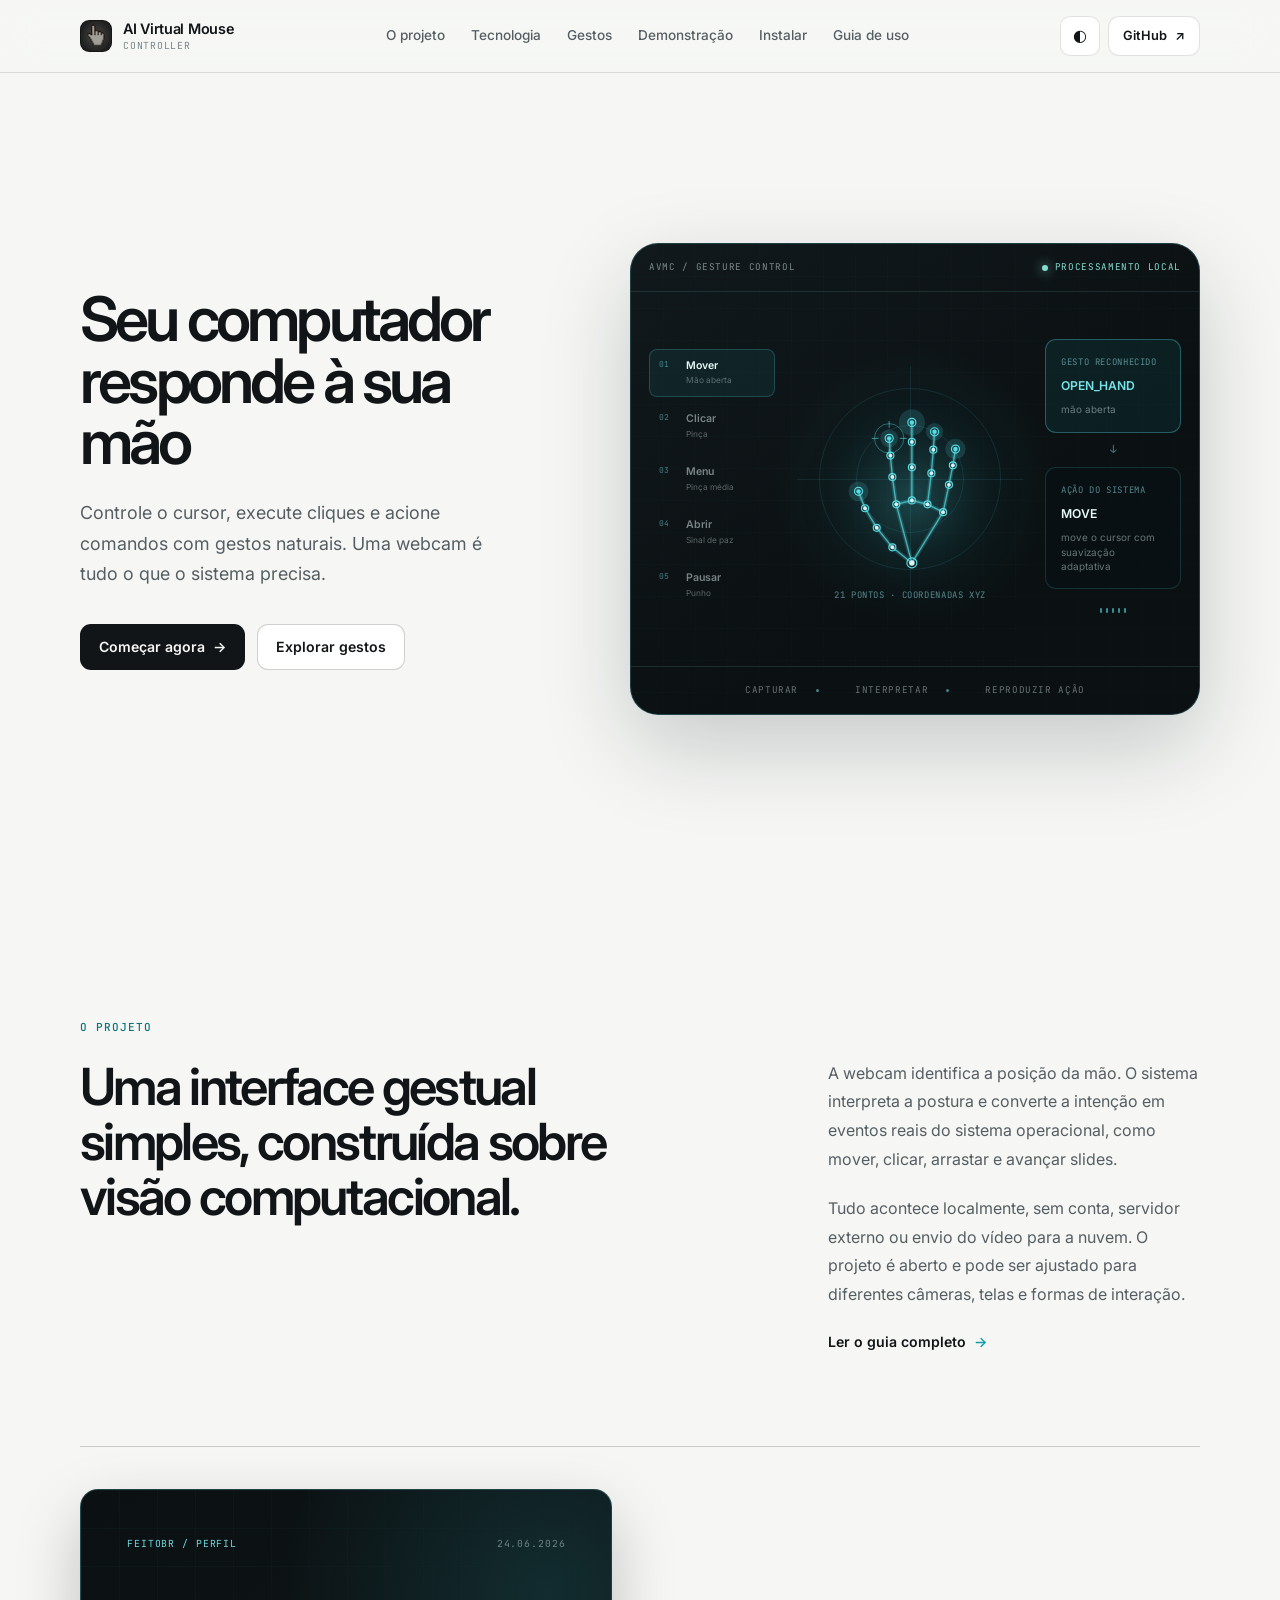
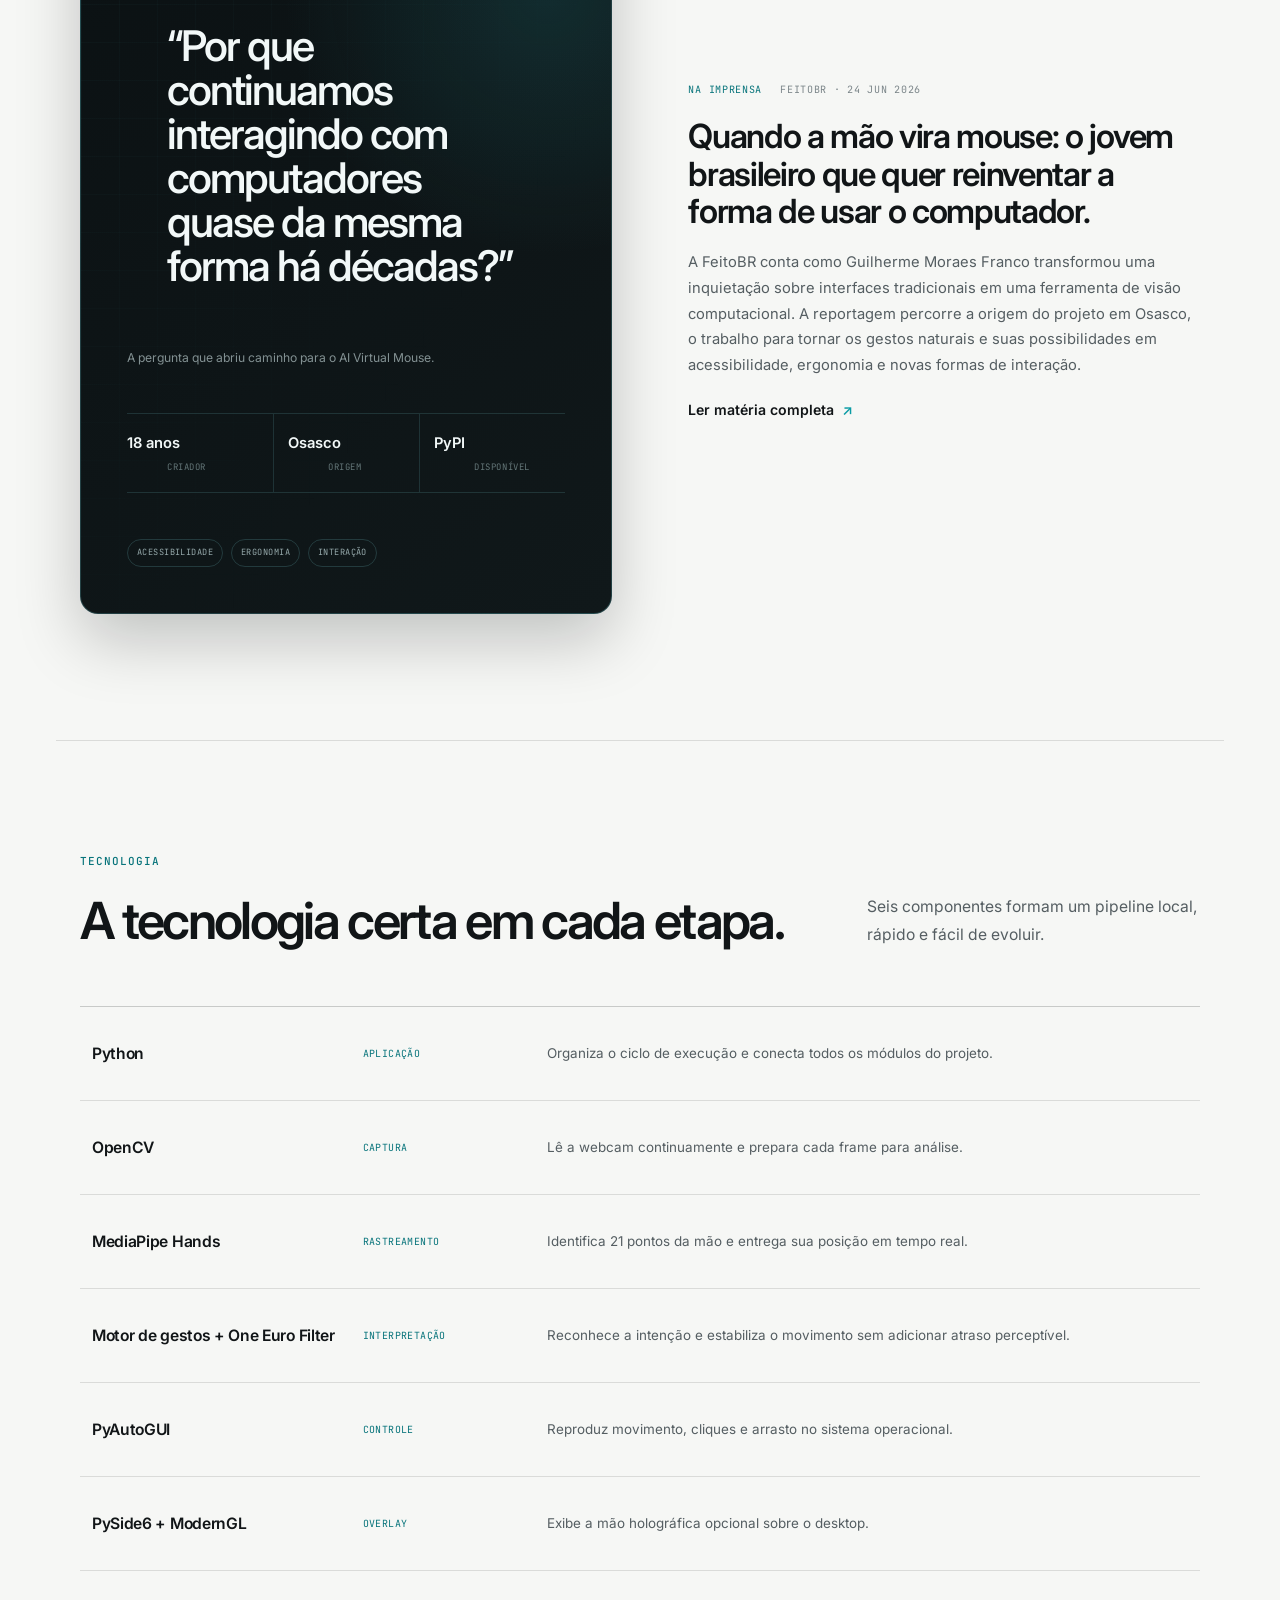
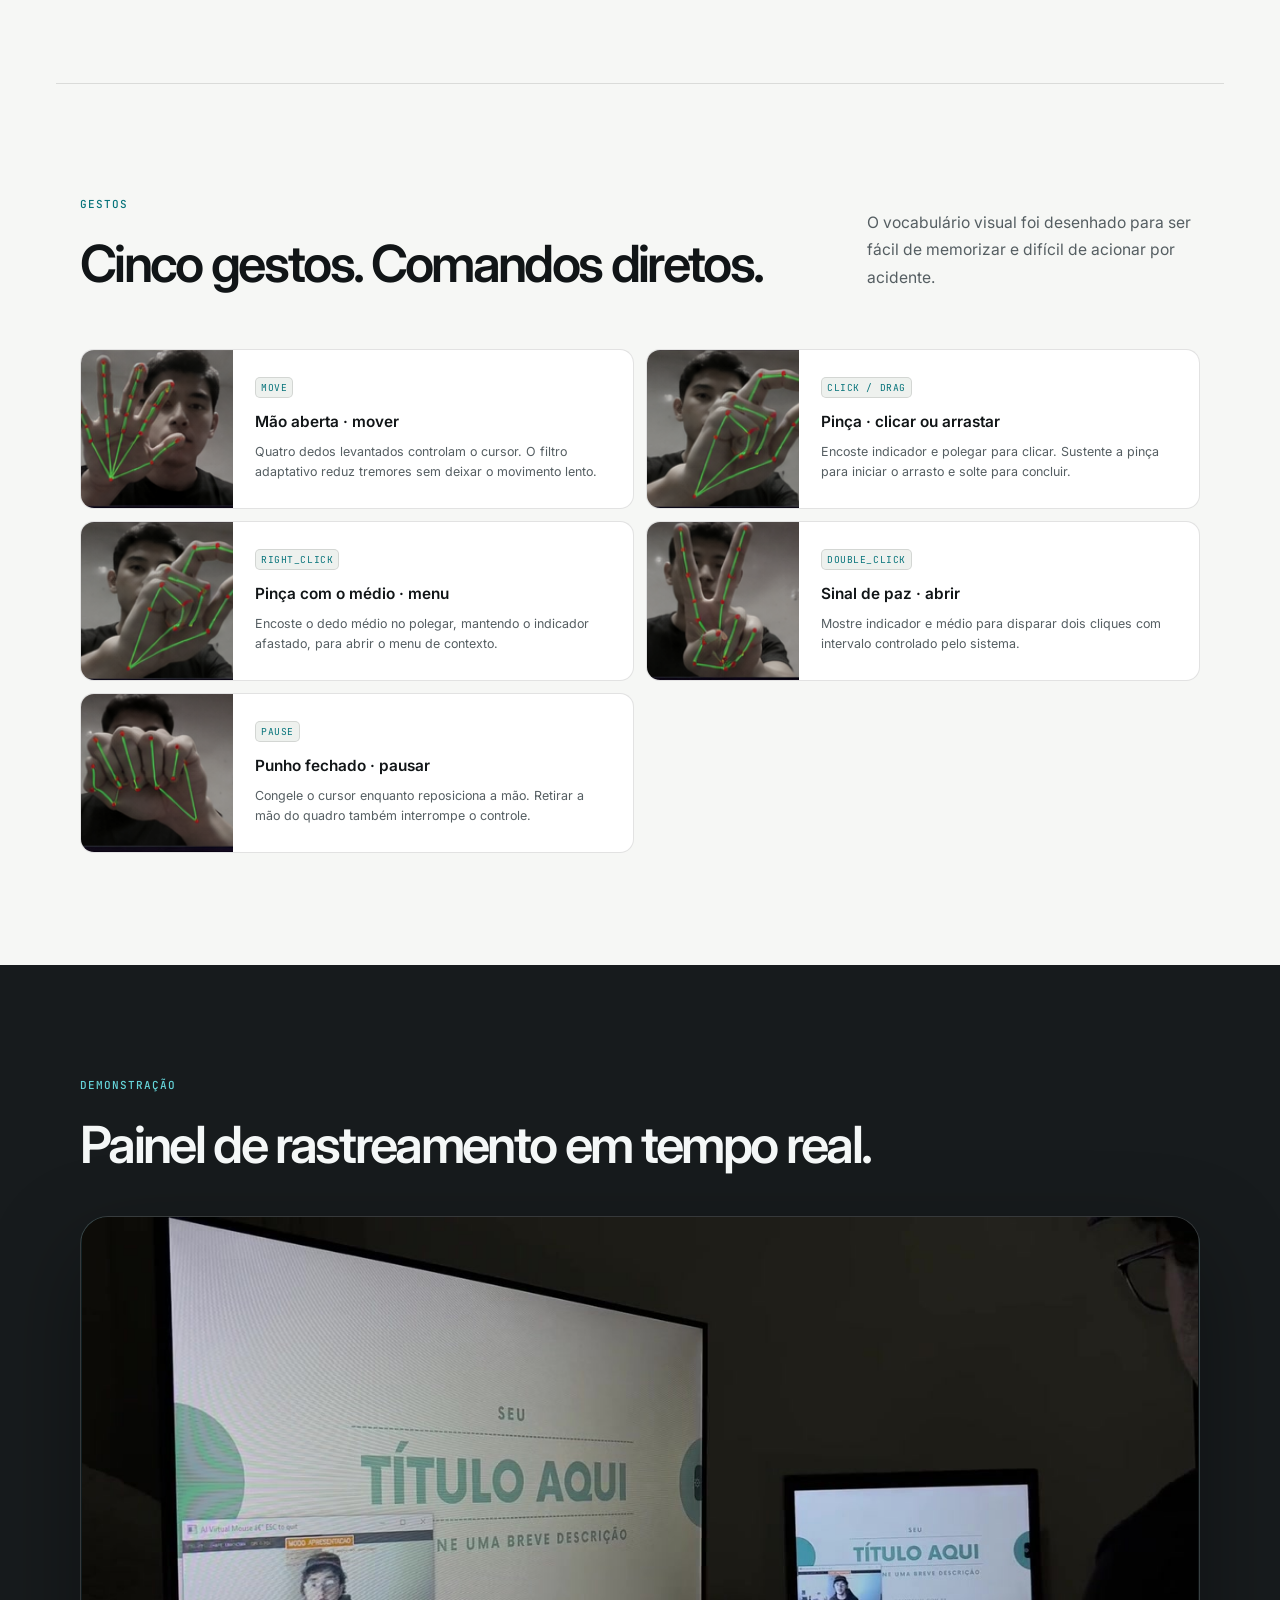
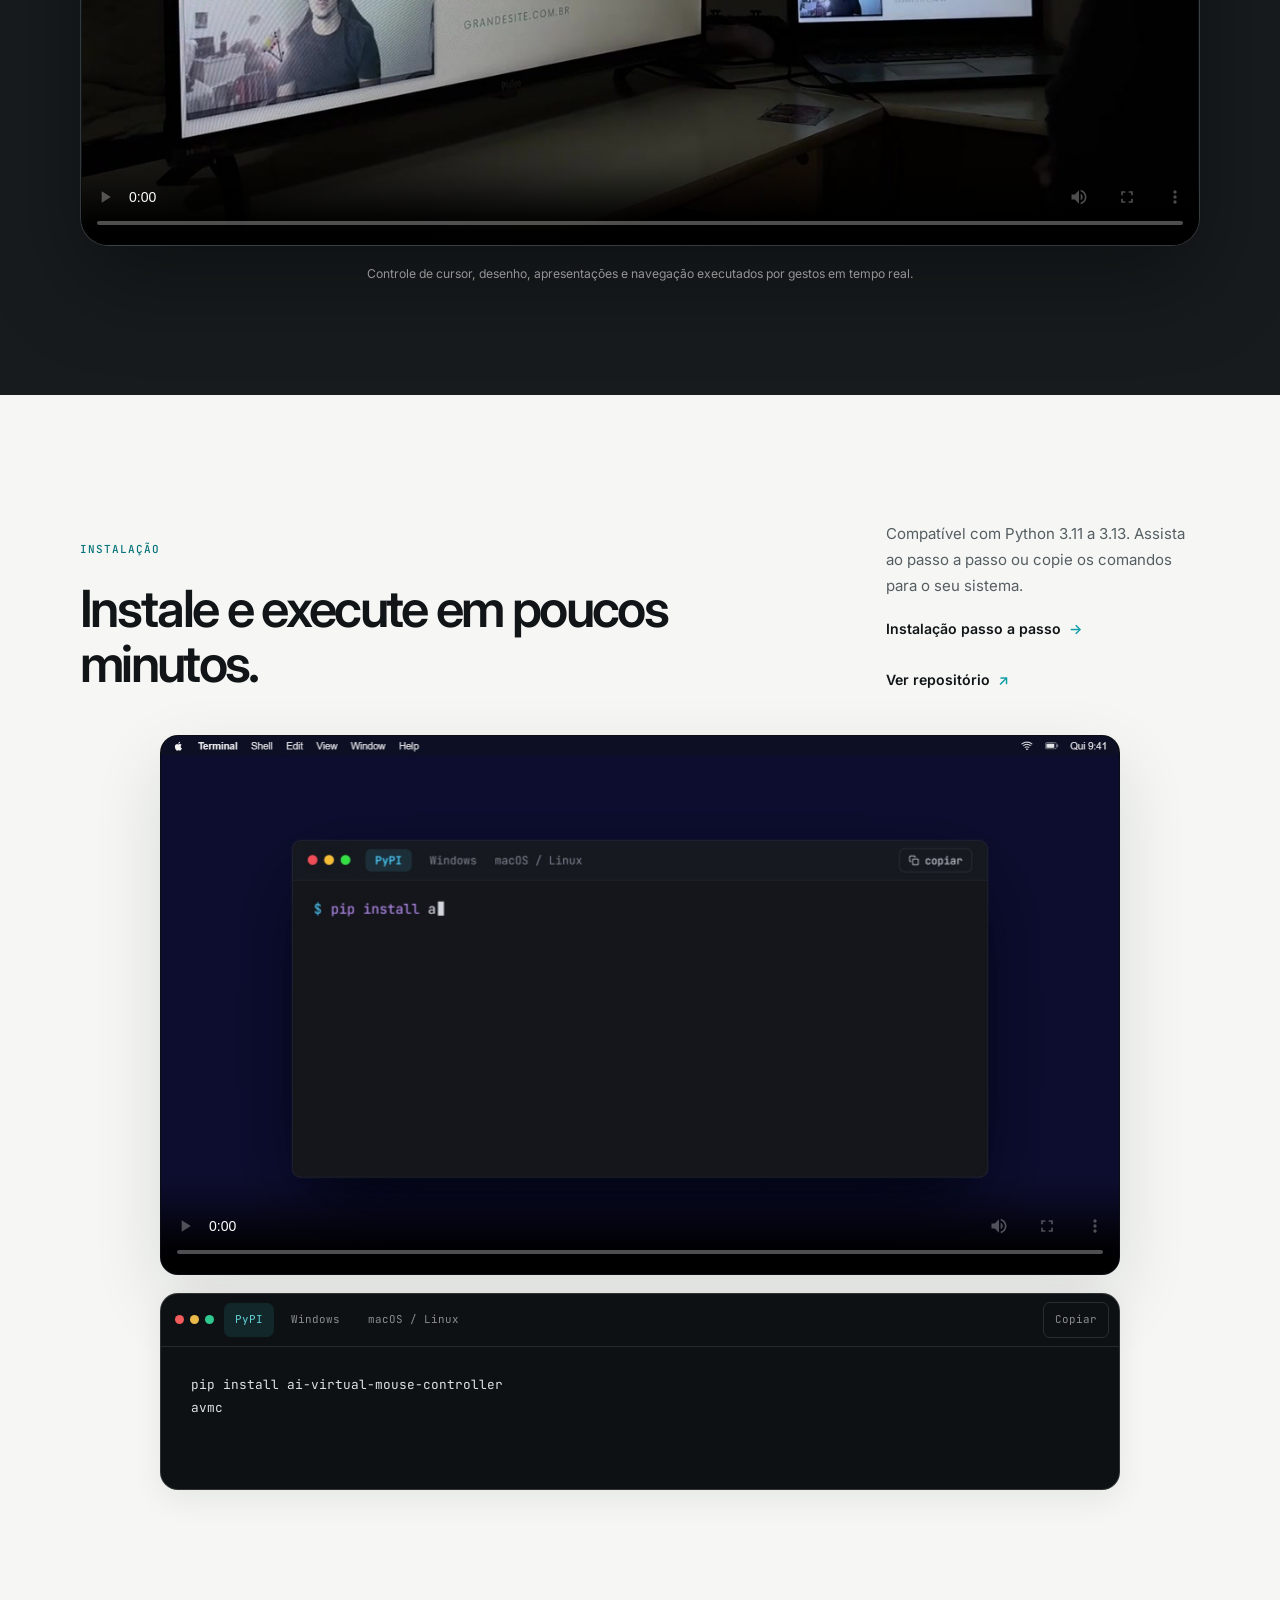
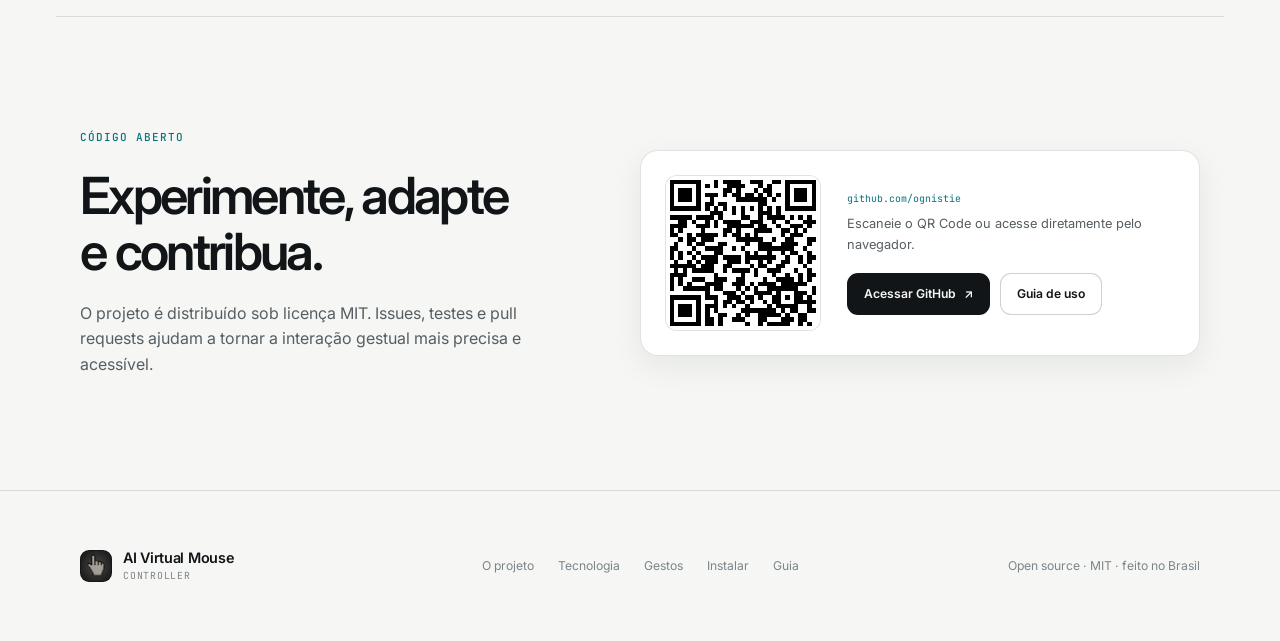
==== commit 8501b134: "ajuste na imagem da materia" ====
--- a/docs/index.html
+++ b/docs/index.html
@@ -180,19 +180,42 @@
 
       <article class="press-feature" aria-labelledby="pressTitle">
         <a
-          class="press-media"
+          class="press-editorial"
           href="https://feitobr.com.br/blog/quando-a-mao-vira-mouse-o-jovem-brasileiro-que-quer-reinventar-a-forma-de-usar-o-computador"
           target="_blank"
           rel="noopener"
           aria-label="Ler a matéria completa no FeitoBR"
         >
-          <img
-            src="assets/img/feitobr-avmc.jpg"
-            alt="Capa da matéria do FeitoBR sobre o AI Virtual Mouse Controller"
-            loading="lazy"
-            width="1600"
-            height="900"
-          >
+          <div class="press-editorial-head">
+            <span>FeitoBR / perfil</span>
+            <span>24.06.2026</span>
+          </div>
+          <div class="press-editorial-quote">
+            <blockquote>
+              “Por que continuamos interagindo com computadores quase da mesma
+              forma há décadas?”
+            </blockquote>
+            <p>A pergunta que abriu caminho para o AI Virtual Mouse.</p>
+          </div>
+          <dl class="press-facts">
+            <div>
+              <dt>18 anos</dt>
+              <dd>criador</dd>
+            </div>
+            <div>
+              <dt>Osasco</dt>
+              <dd>origem</dd>
+            </div>
+            <div>
+              <dt>PyPI</dt>
+              <dd>disponível</dd>
+            </div>
+          </dl>
+          <div class="press-topics" aria-label="Temas abordados na matéria">
+            <span>Acessibilidade</span>
+            <span>Ergonomia</span>
+            <span>Interação</span>
+          </div>
         </a>
         <div class="press-content">
           <div class="press-meta">
--- a/docs/assets/css/style.css
+++ b/docs/assets/css/style.css
@@ -745,25 +745,131 @@
   border-top: 1px solid var(--line-strong);
 }
 
-.press-media {
-  display: block;
+.press-editorial {
+  position: relative;
+  display: grid;
+  grid-template-rows: auto minmax(0, 1fr) auto auto;
+  gap: 30px;
+  min-height: 470px;
+  padding: clamp(28px, 4vw, 46px);
   overflow: hidden;
-  border: 1px solid var(--line-strong);
+  border: 1px solid rgba(112, 220, 225, 0.22);
   border-radius: var(--radius);
-  background: #090c0e;
-  box-shadow: var(--shadow-sm);
-}
-
-.press-media img {
-  width: 100%;
-  aspect-ratio: 16 / 9;
-  object-fit: cover;
-  transition: transform 360ms ease, filter 360ms ease;
-}
-
-.press-media:hover img {
-  transform: scale(1.018);
-  filter: brightness(1.05);
+  background:
+    radial-gradient(circle at 88% 14%, rgba(50, 194, 202, 0.14), transparent 34%),
+    linear-gradient(145deg, #0b1113 0%, #10181a 100%);
+  box-shadow: 0 26px 64px rgba(3, 9, 11, 0.22);
+  color: #f2f8f8;
+  transition: border-color 220ms ease, transform 220ms ease;
+}
+
+.press-editorial::before {
+  position: absolute;
+  inset: 0;
+  background-image:
+    linear-gradient(rgba(104, 216, 222, 0.045) 1px, transparent 1px),
+    linear-gradient(90deg, rgba(104, 216, 222, 0.045) 1px, transparent 1px);
+  background-size: 38px 38px;
+  content: "";
+  mask-image: linear-gradient(to bottom right, rgba(0, 0, 0, 0.78), transparent 68%);
+  pointer-events: none;
+}
+
+.press-editorial:hover {
+  border-color: rgba(112, 220, 225, 0.46);
+  transform: translateY(-2px);
+}
+
+.press-editorial > * {
+  position: relative;
+  z-index: 1;
+}
+
+.press-editorial-head {
+  display: flex;
+  justify-content: space-between;
+  gap: 18px;
+  color: rgba(205, 235, 237, 0.48);
+  font-family: var(--mono);
+  font-size: 0.61rem;
+  letter-spacing: 0.09em;
+  text-transform: uppercase;
+}
+
+.press-editorial-head span:first-child {
+  color: #6ed9df;
+}
+
+.press-editorial-quote {
+  display: grid;
+  align-content: center;
+  gap: 18px;
+}
+
+.press-editorial blockquote {
+  max-width: 740px;
+  font-size: clamp(2rem, 3.3vw, 3.15rem);
+  font-weight: 550;
+  letter-spacing: -0.048em;
+  line-height: 1.04;
+}
+
+.press-editorial-quote p {
+  max-width: 380px;
+  color: rgba(216, 235, 236, 0.58);
+  font-size: 0.76rem;
+  line-height: 1.6;
+}
+
+.press-facts {
+  display: grid;
+  grid-template-columns: repeat(3, minmax(0, 1fr));
+  border-top: 1px solid rgba(126, 222, 227, 0.15);
+  border-bottom: 1px solid rgba(126, 222, 227, 0.15);
+}
+
+.press-facts > div {
+  display: grid;
+  gap: 4px;
+  padding: 18px 14px;
+}
+
+.press-facts > div:first-child {
+  padding-left: 0;
+}
+
+.press-facts > div + div {
+  border-left: 1px solid rgba(126, 222, 227, 0.15);
+}
+
+.press-facts dt {
+  font-size: 0.92rem;
+  font-weight: 600;
+}
+
+.press-facts dd {
+  color: rgba(205, 235, 237, 0.45);
+  font-family: var(--mono);
+  font-size: 0.56rem;
+  letter-spacing: 0.06em;
+  text-transform: uppercase;
+}
+
+.press-topics {
+  display: flex;
+  flex-wrap: wrap;
+  gap: 8px;
+}
+
+.press-topics span {
+  padding: 6px 9px;
+  border: 1px solid rgba(126, 222, 227, 0.18);
+  border-radius: 999px;
+  color: rgba(213, 239, 240, 0.68);
+  font-family: var(--mono);
+  font-size: 0.54rem;
+  letter-spacing: 0.05em;
+  text-transform: uppercase;
 }
 
 .press-content {
@@ -1880,6 +1986,20 @@
     padding-top: 30px;
   }
 
+  .press-editorial {
+    min-height: 430px;
+    padding: 26px;
+  }
+
+  .press-editorial blockquote {
+    font-size: clamp(1.8rem, 8vw, 2.5rem);
+  }
+
+  .press-facts > div {
+    padding-right: 9px;
+    padding-left: 9px;
+  }
+
   .terminal pre {
     padding: 22px 18px;
     font-size: 0.69rem;
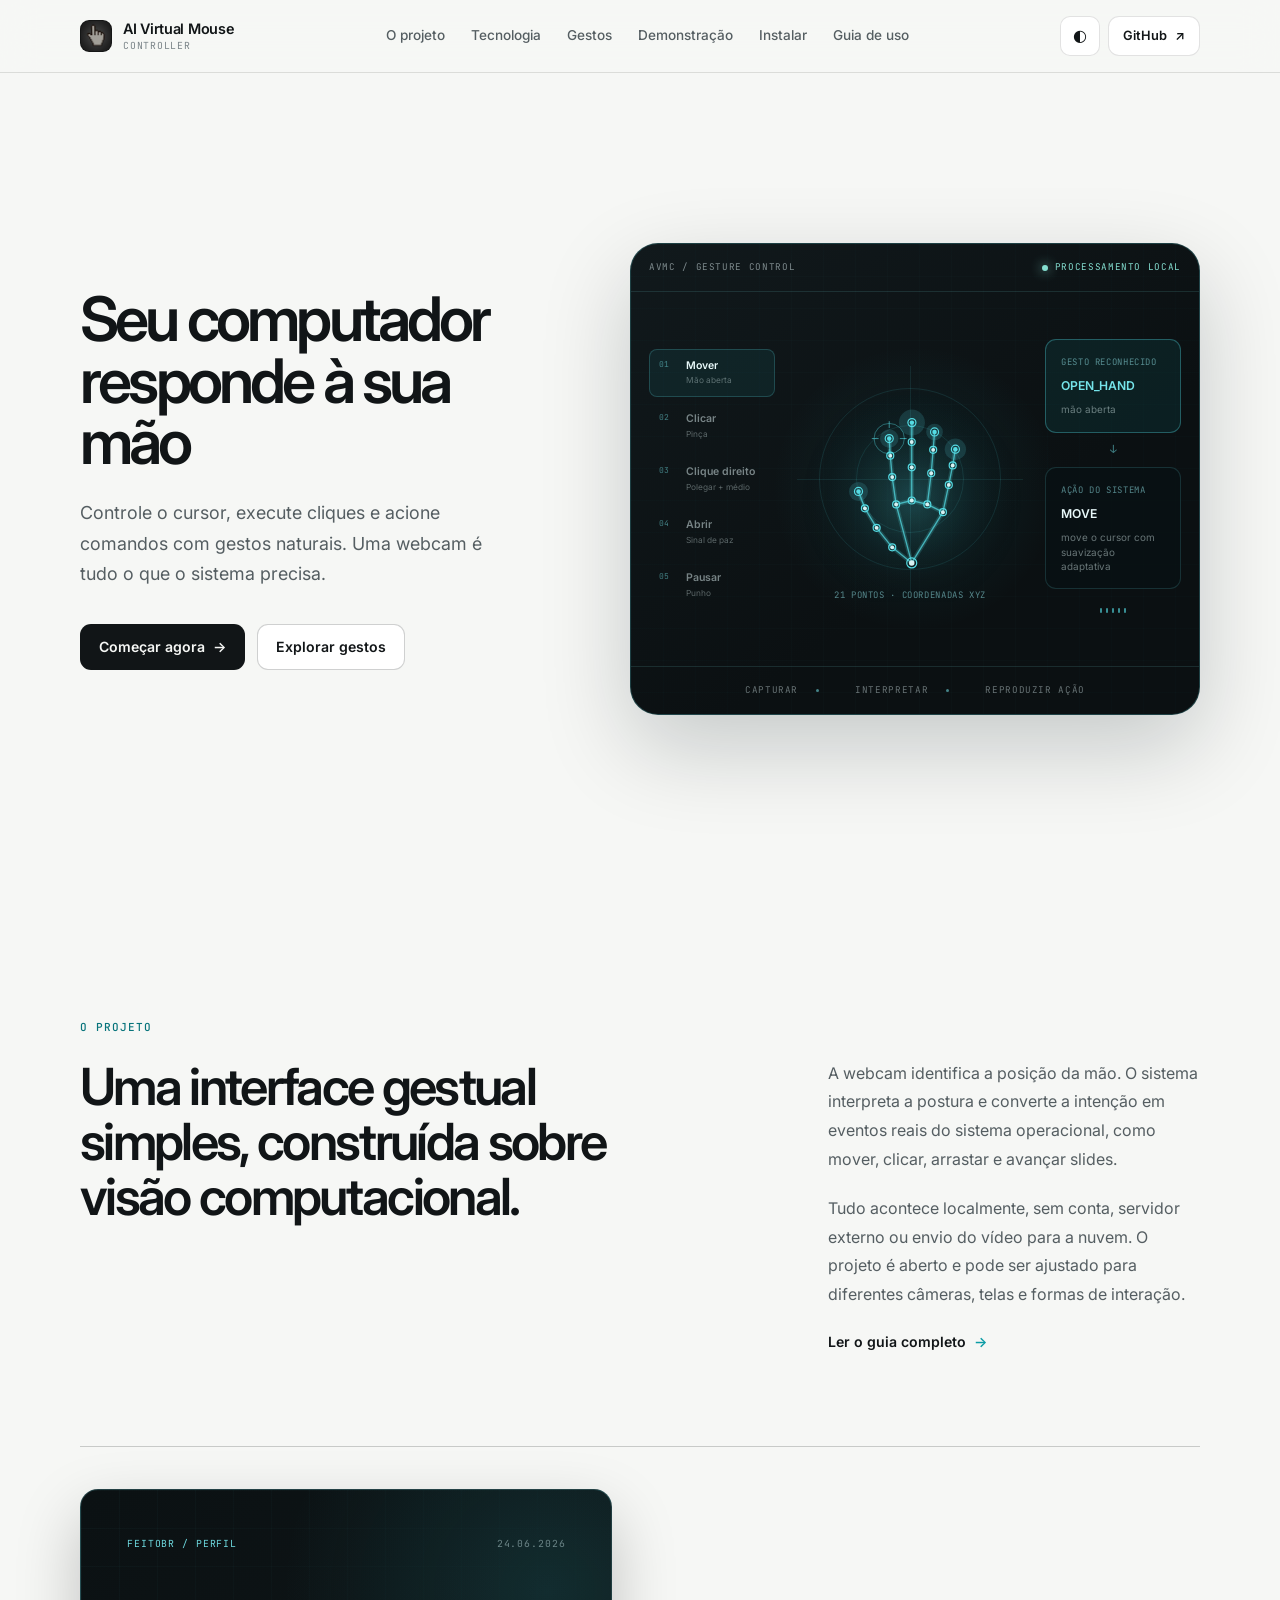
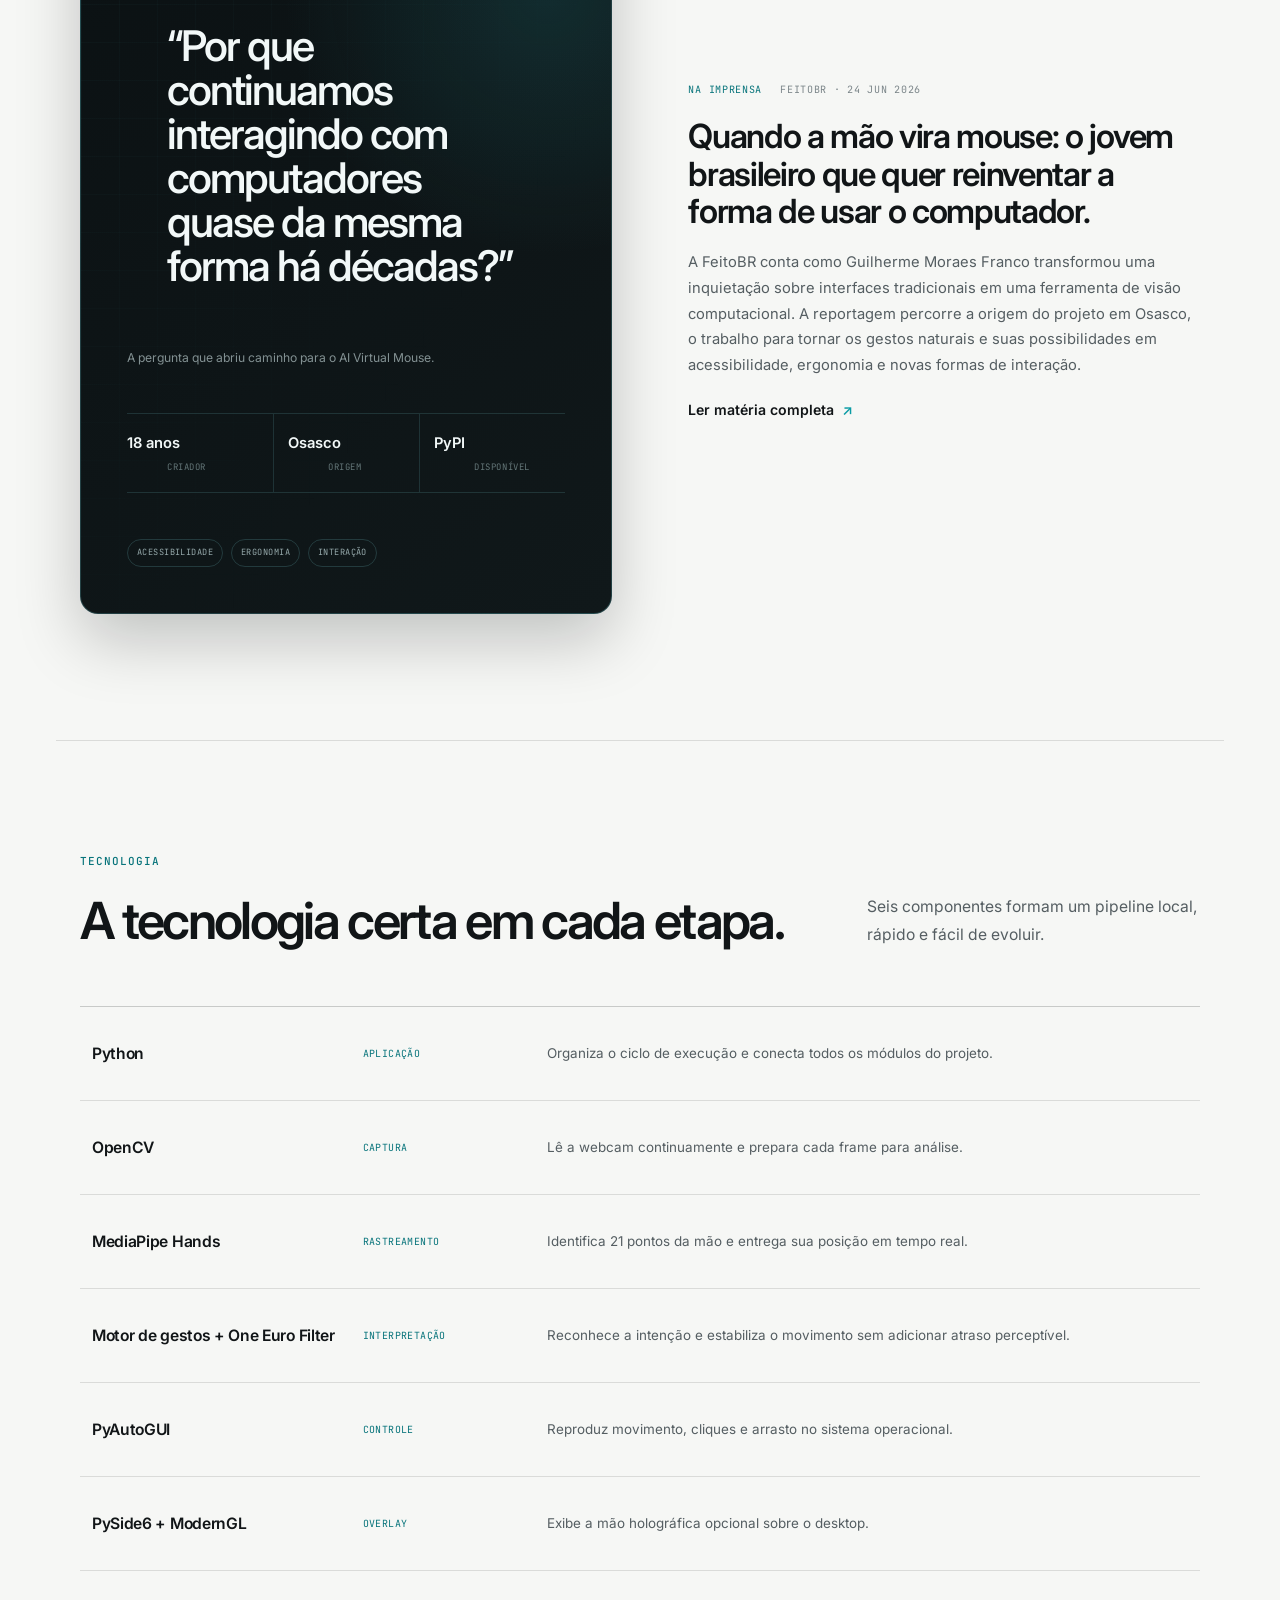
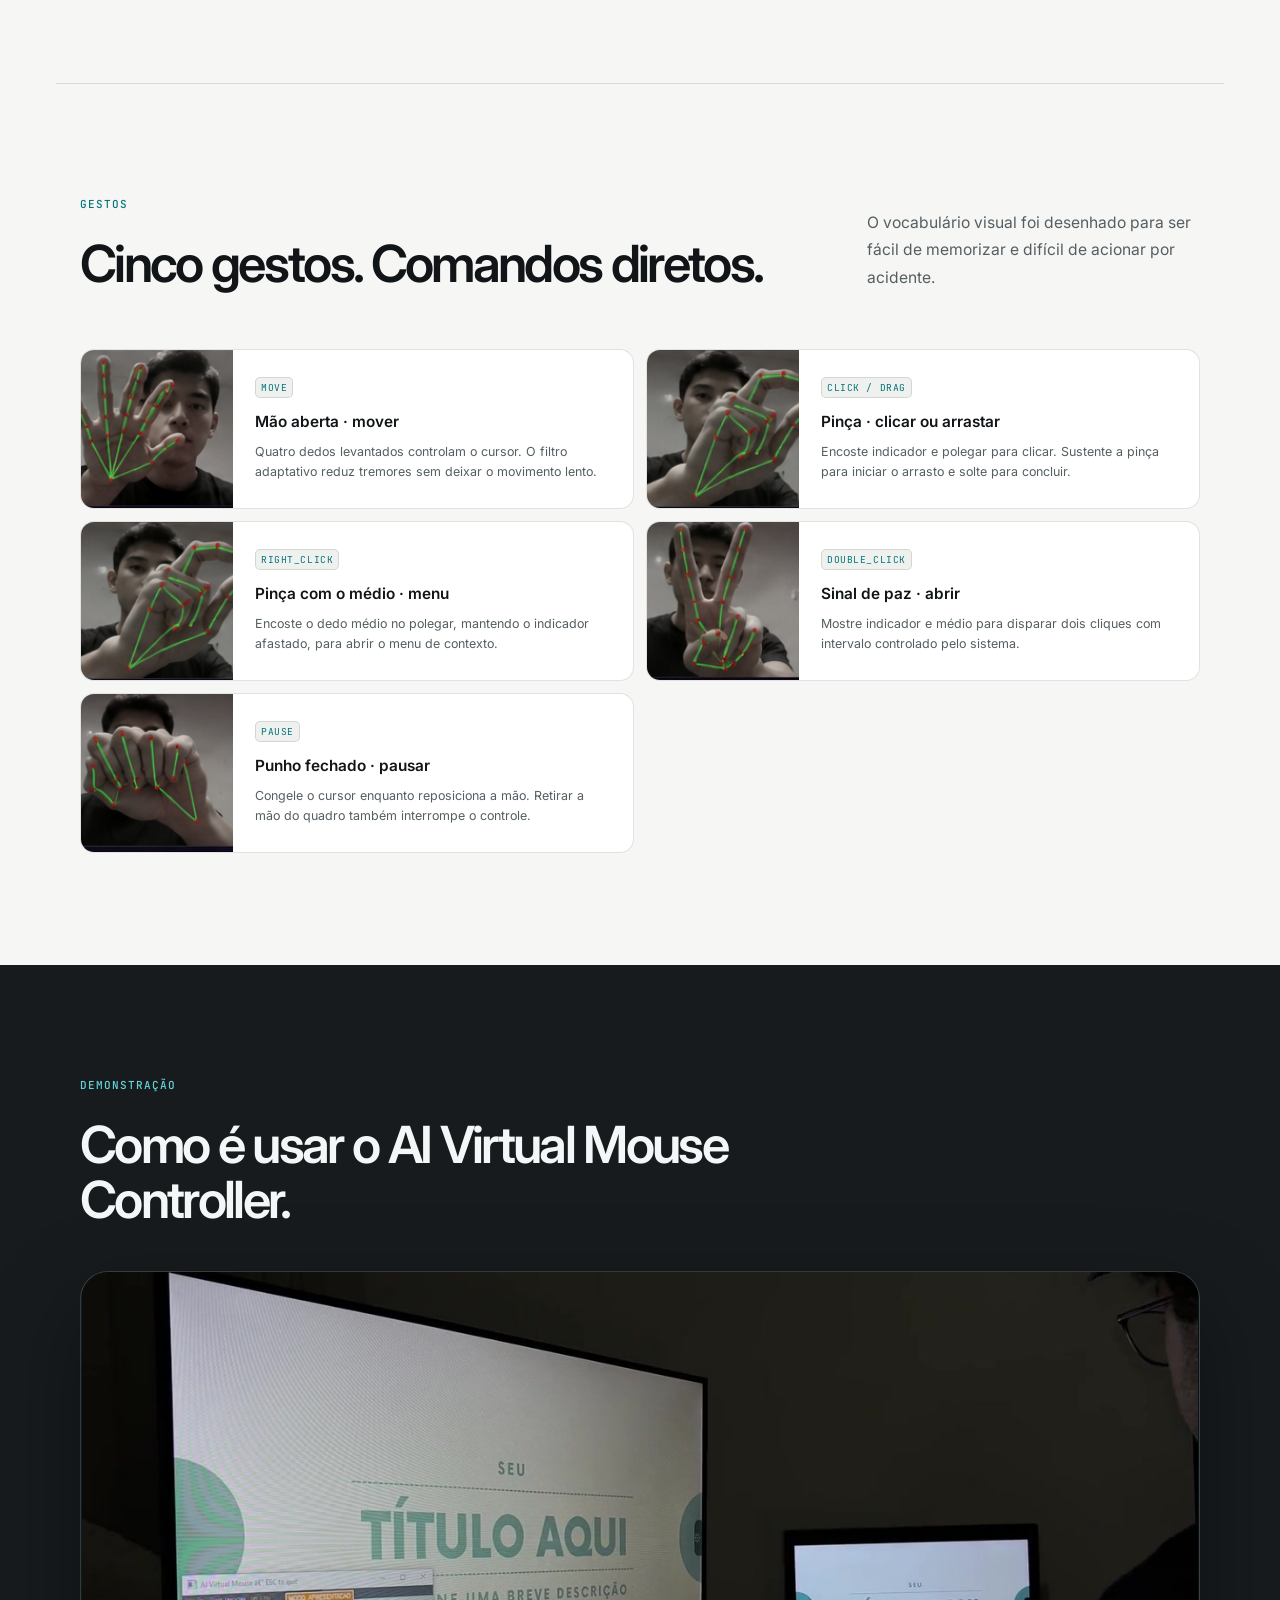
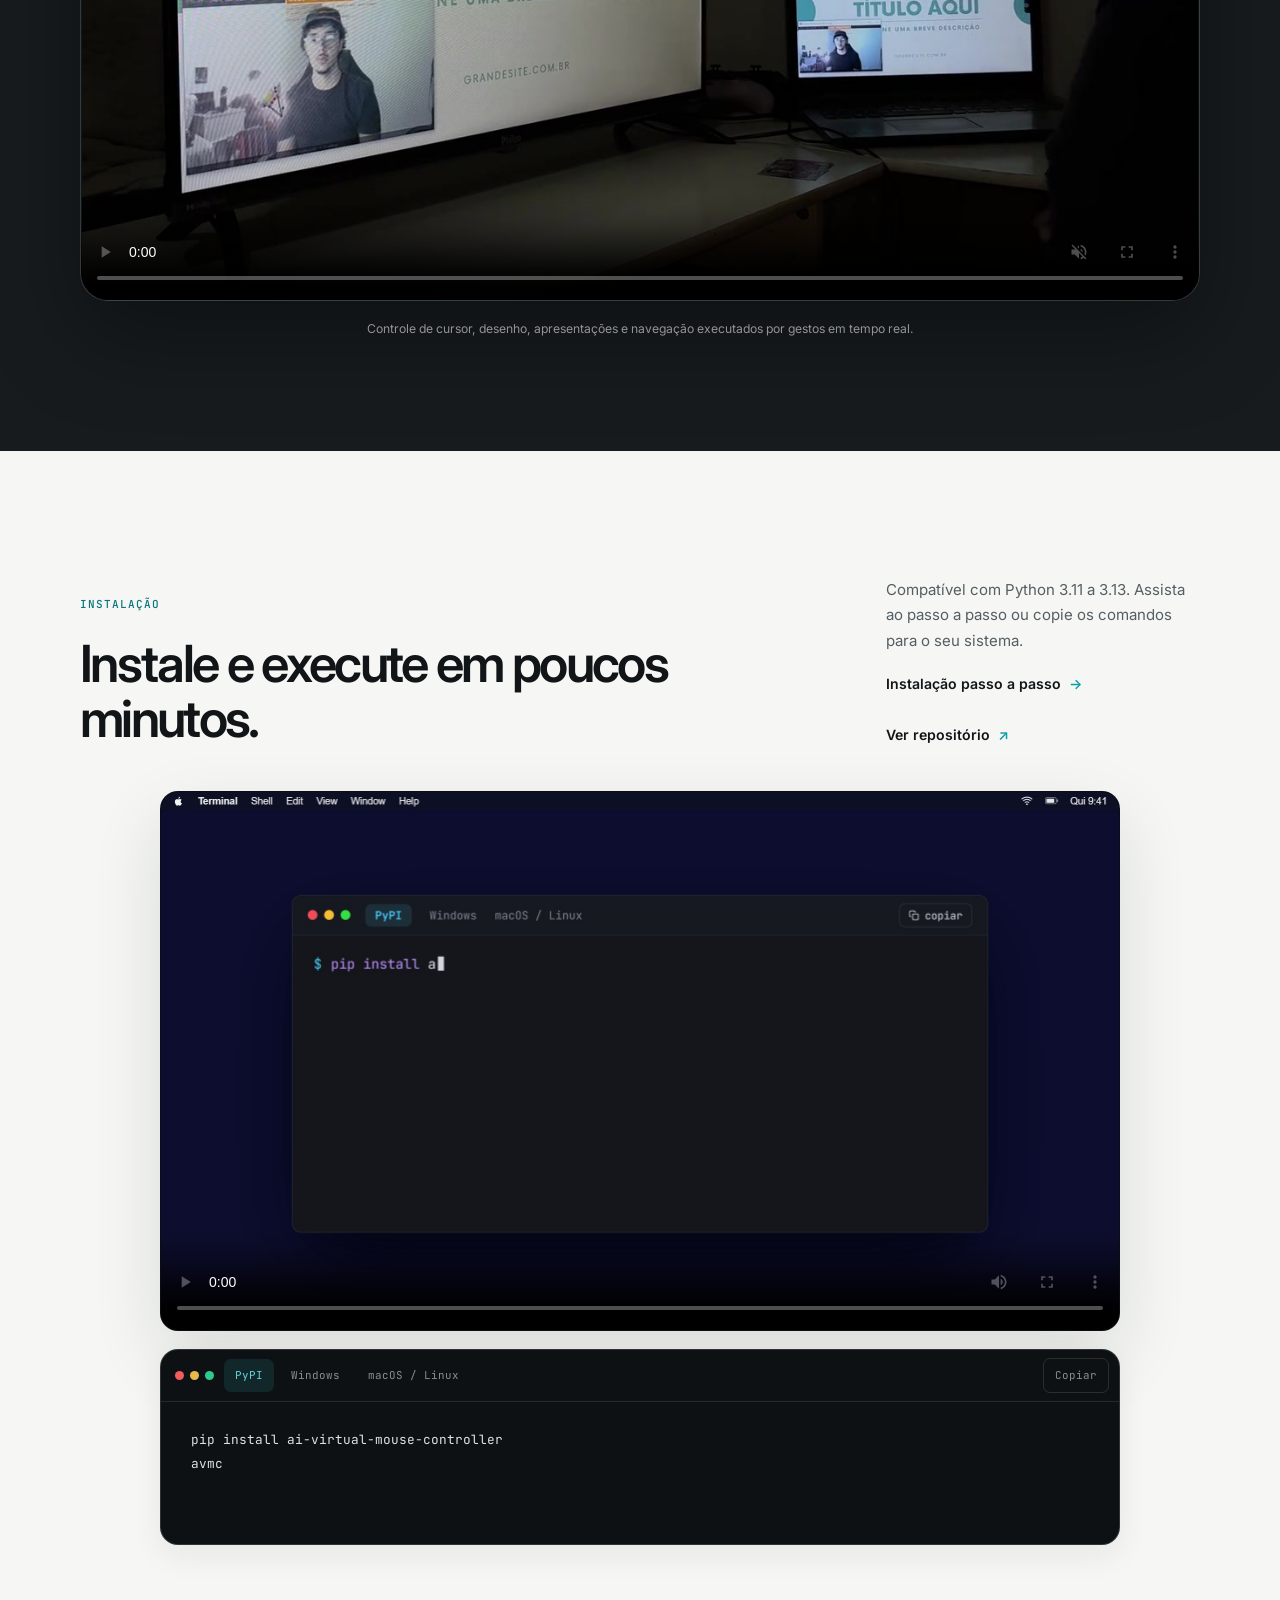
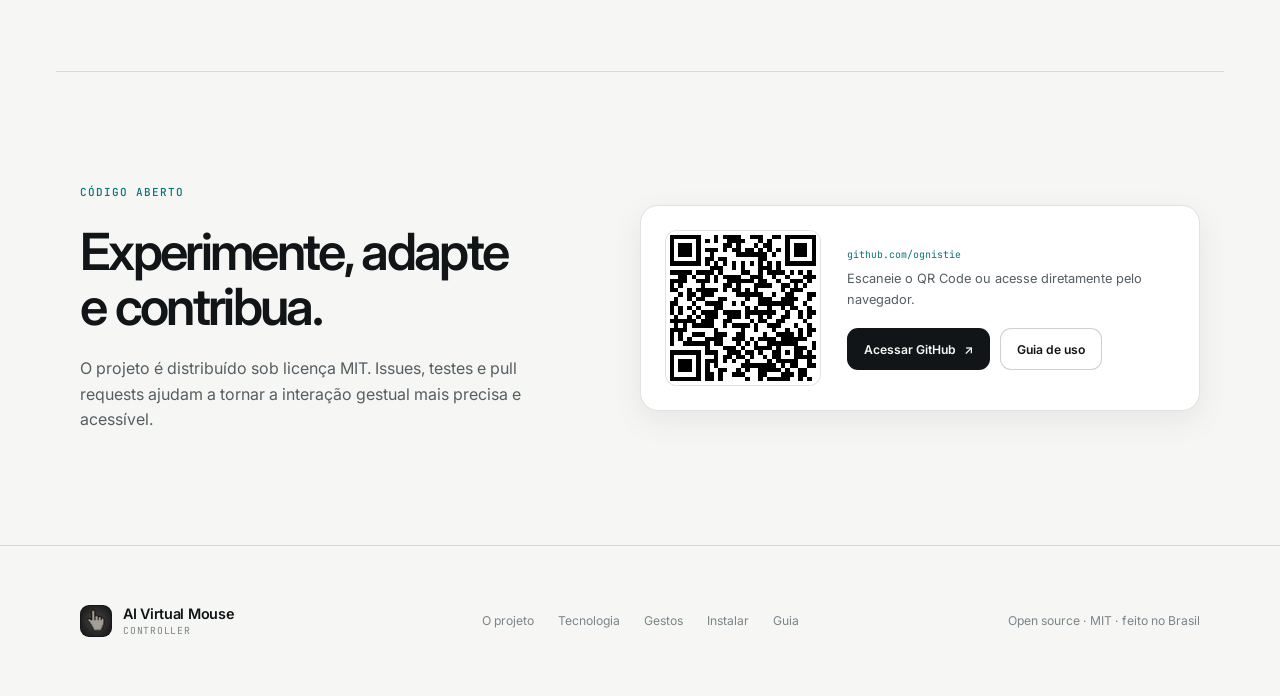
==== commit 4f6718cb: "fix na interface grafica 3d" ====
--- a/docs/index.html
+++ b/docs/index.html
@@ -107,8 +107,8 @@
             </button>
             <button type="button" data-gesture-pose="pinch_middle" aria-pressed="false">
               <span>03</span>
-              <strong>Menu</strong>
-              <small>Pinça média</small>
+              <strong>Clique direito</strong>
+              <small>Polegar + médio</small>
             </button>
             <button type="button" data-gesture-pose="peace" aria-pressed="false">
               <span>04</span>
@@ -381,13 +381,14 @@
       <div class="demo-intro">
         <div>
           <div class="section-label section-label-inverse">Demonstração</div>
-          <h2>Painel de rastreamento em tempo real.</h2>
+          <h2>Como é usar o AI Virtual Mouse Controller.</h2>
         </div>
       </div>
 
       <video
         class="demo-video"
         controls
+        muted
         playsinline
         preload="metadata"
         poster="assets/img/avmc-demo-poster.jpg"
@@ -547,7 +548,7 @@
     </div>
   </footer>
 
-  <script src="assets/js/hand-viz.js?v=20260728-layout-fix" defer></script>
+  <script src="assets/js/hand-viz.js?v=20260730-gesture-fix" defer></script>
   <script src="assets/js/main.js?v=20260728-layout-fix" defer></script>
 </body>
 </html>
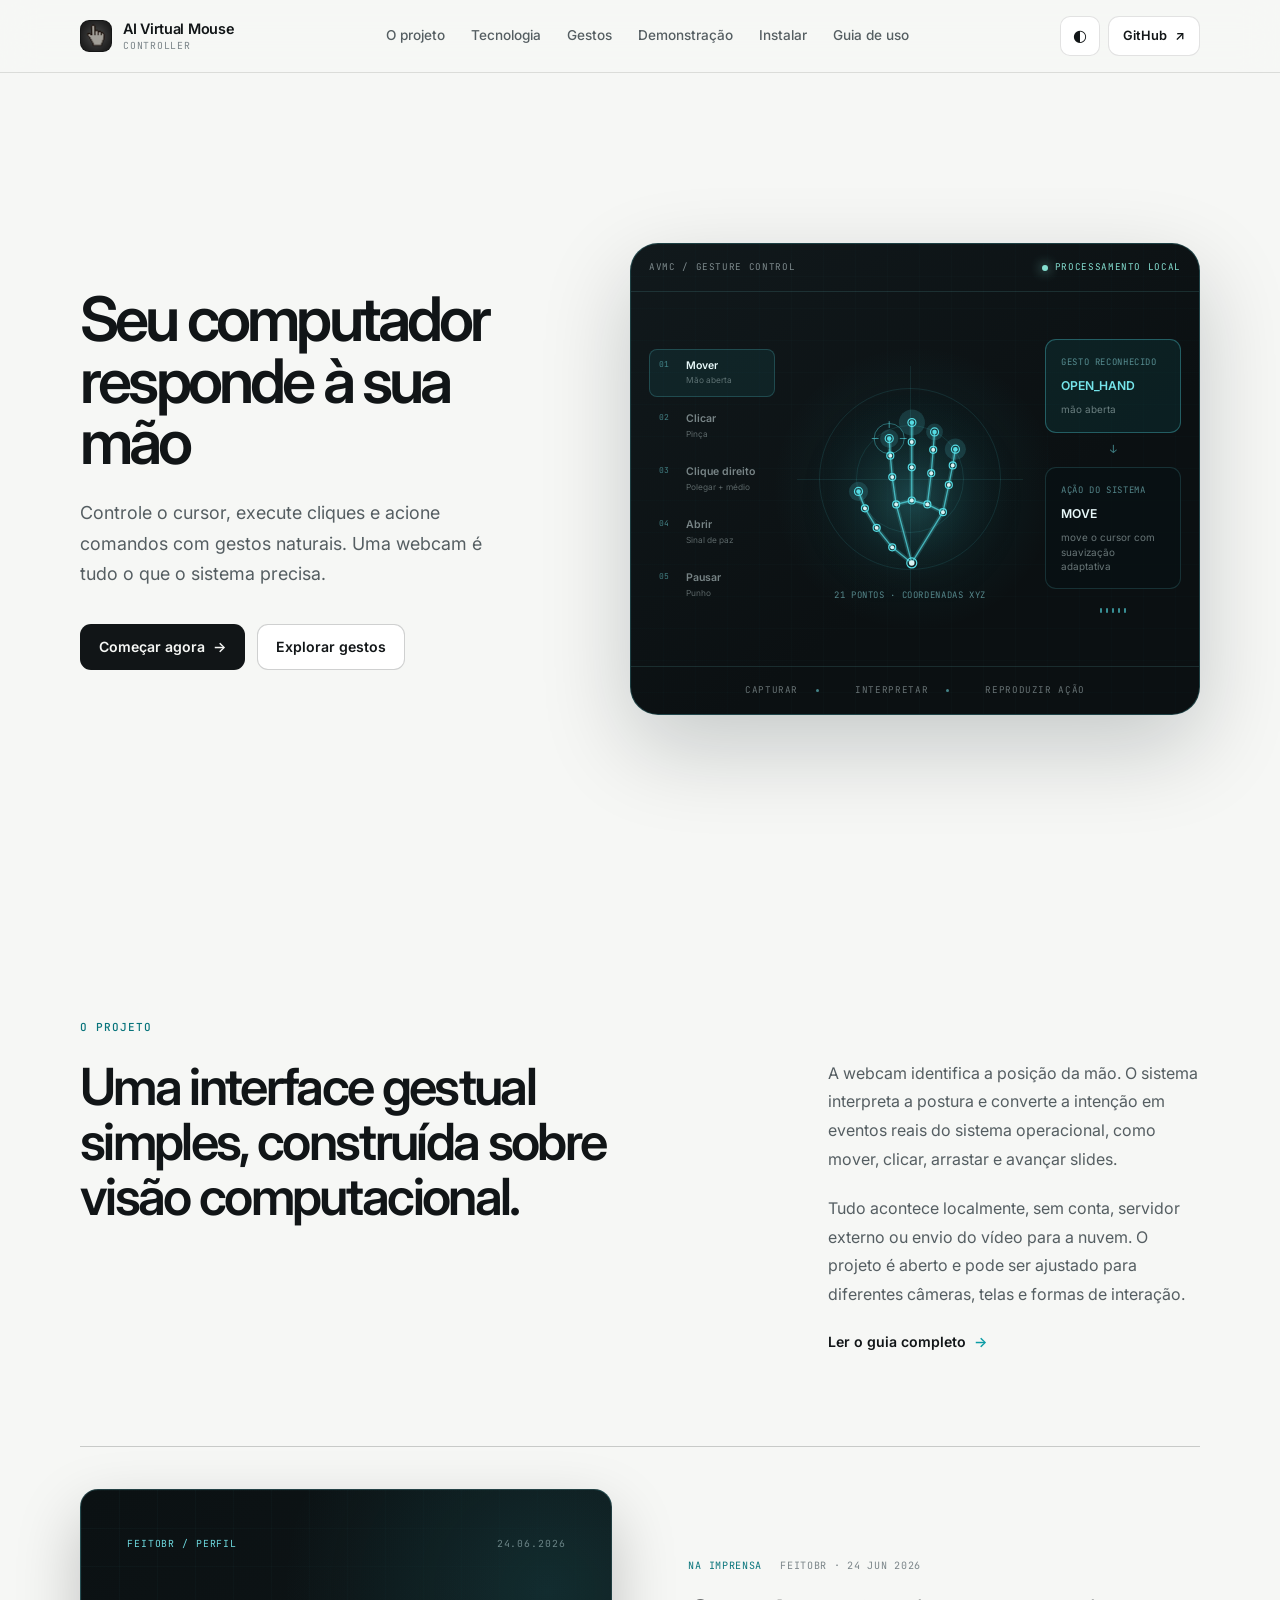
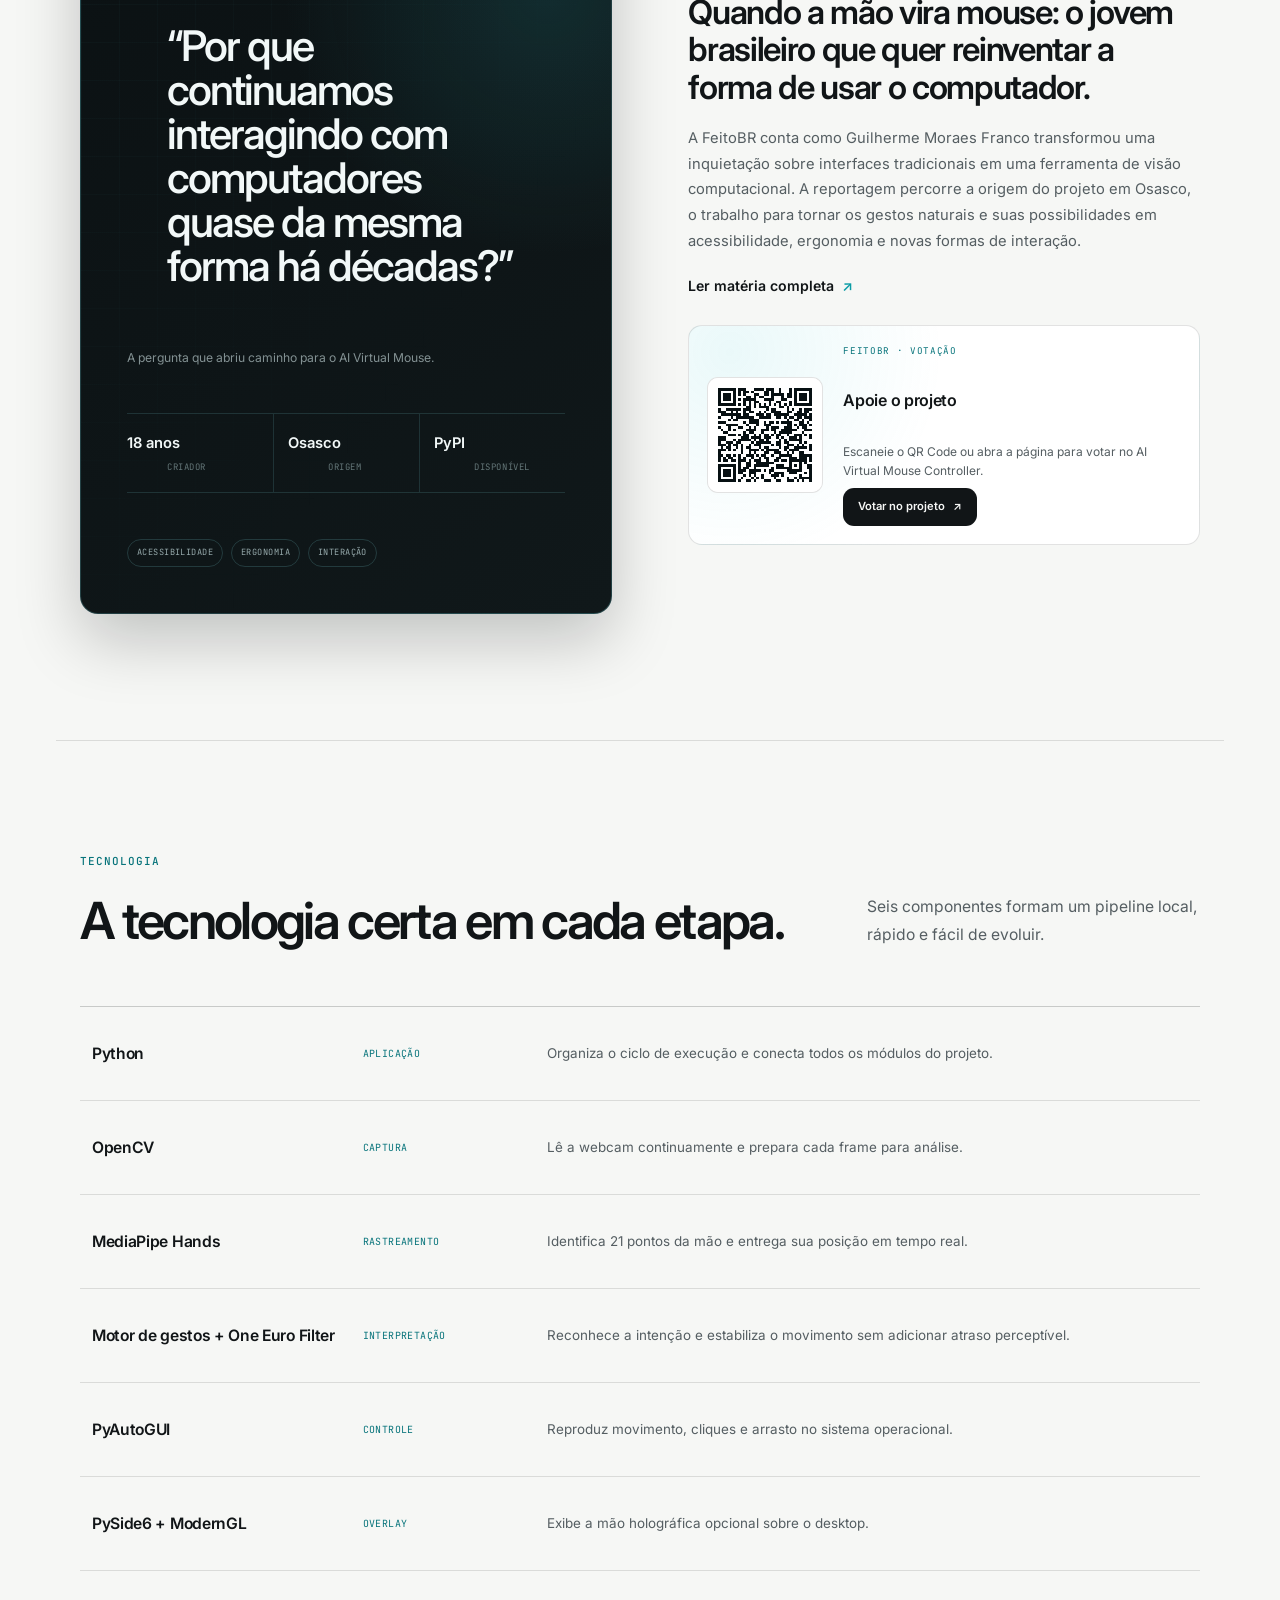
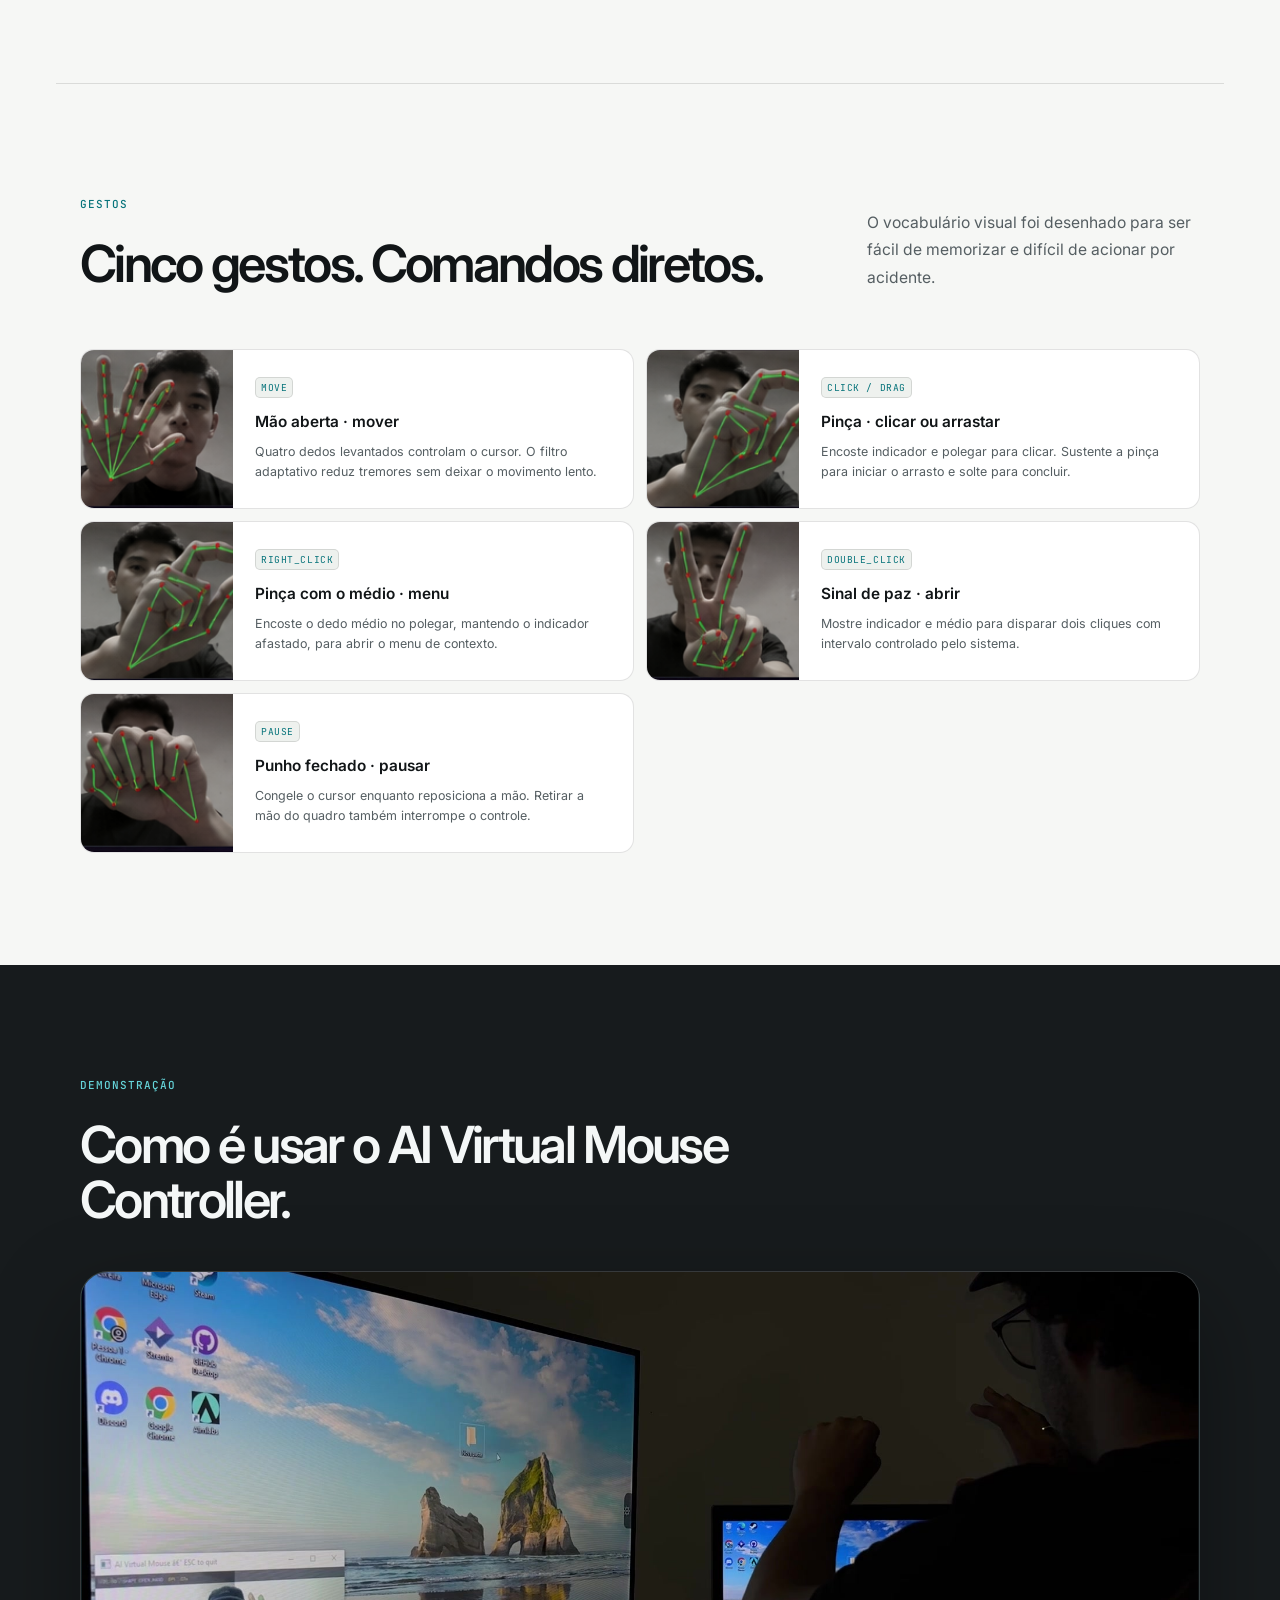
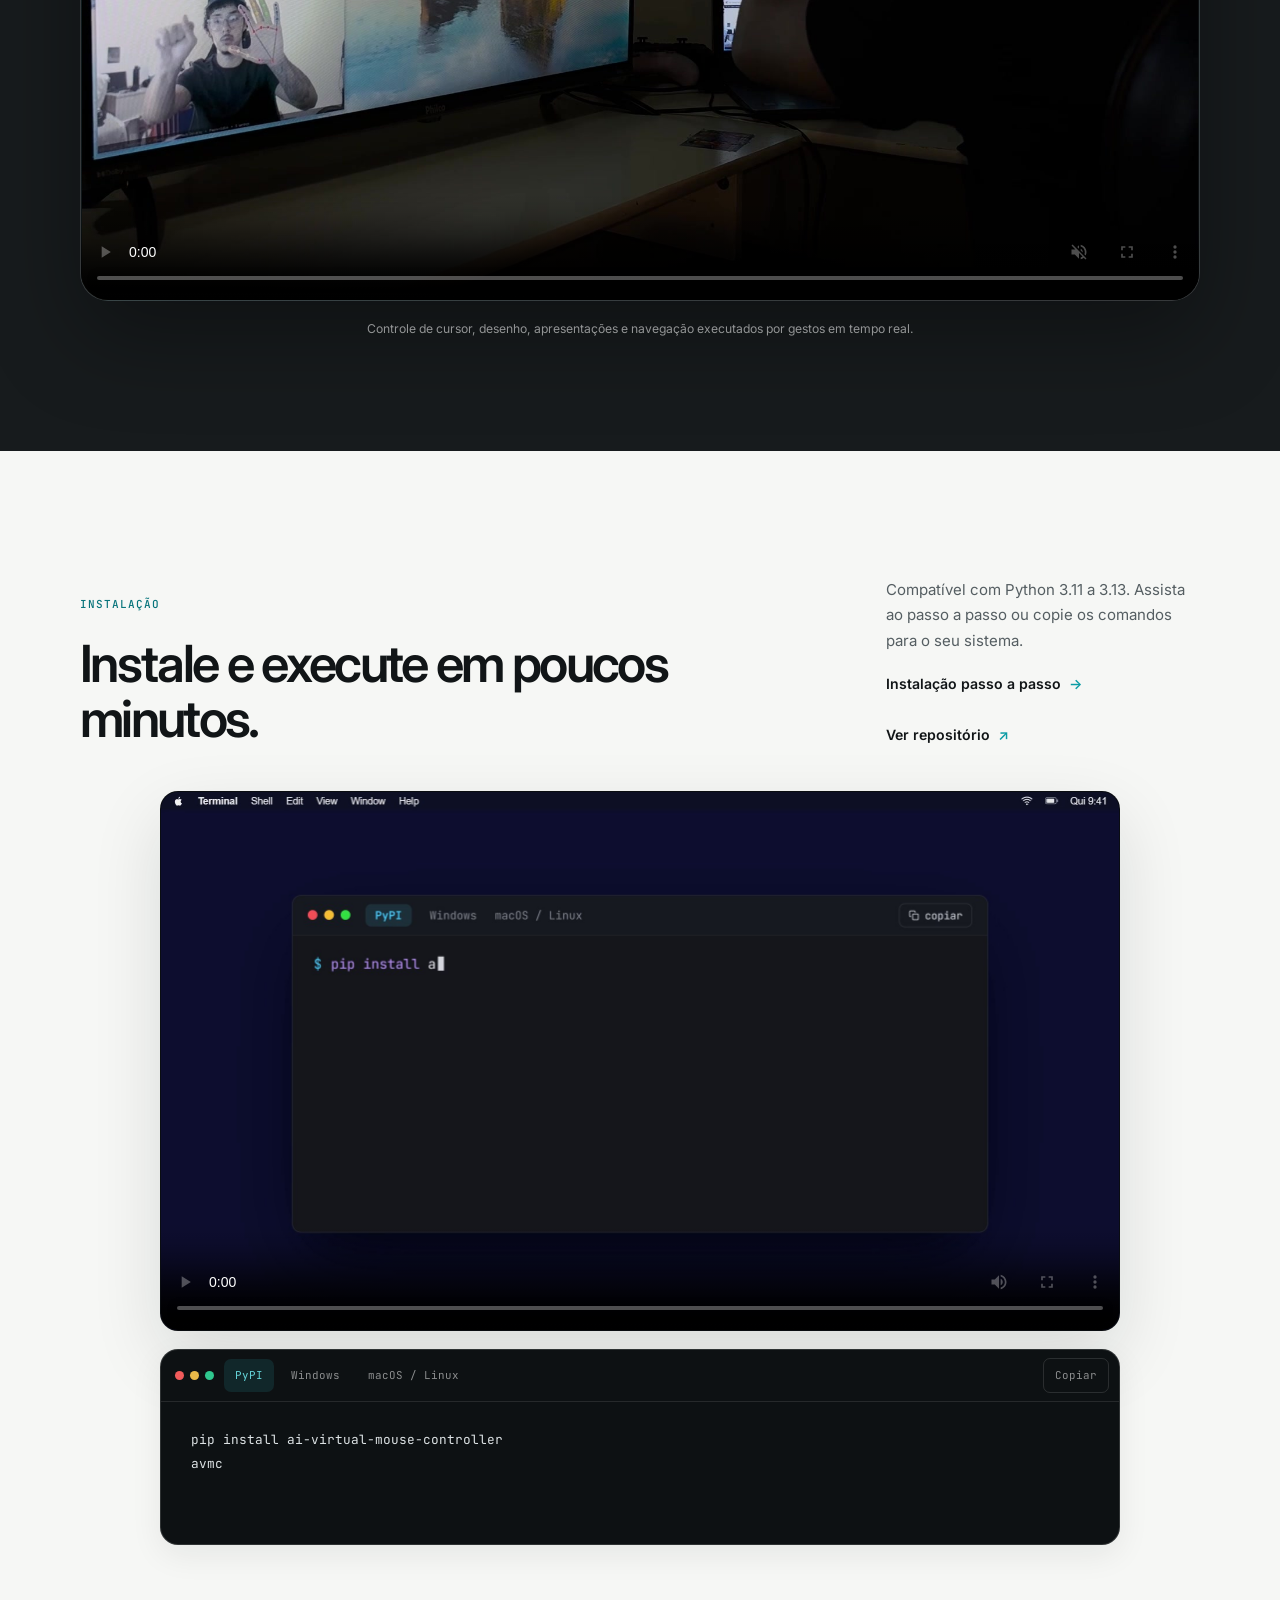
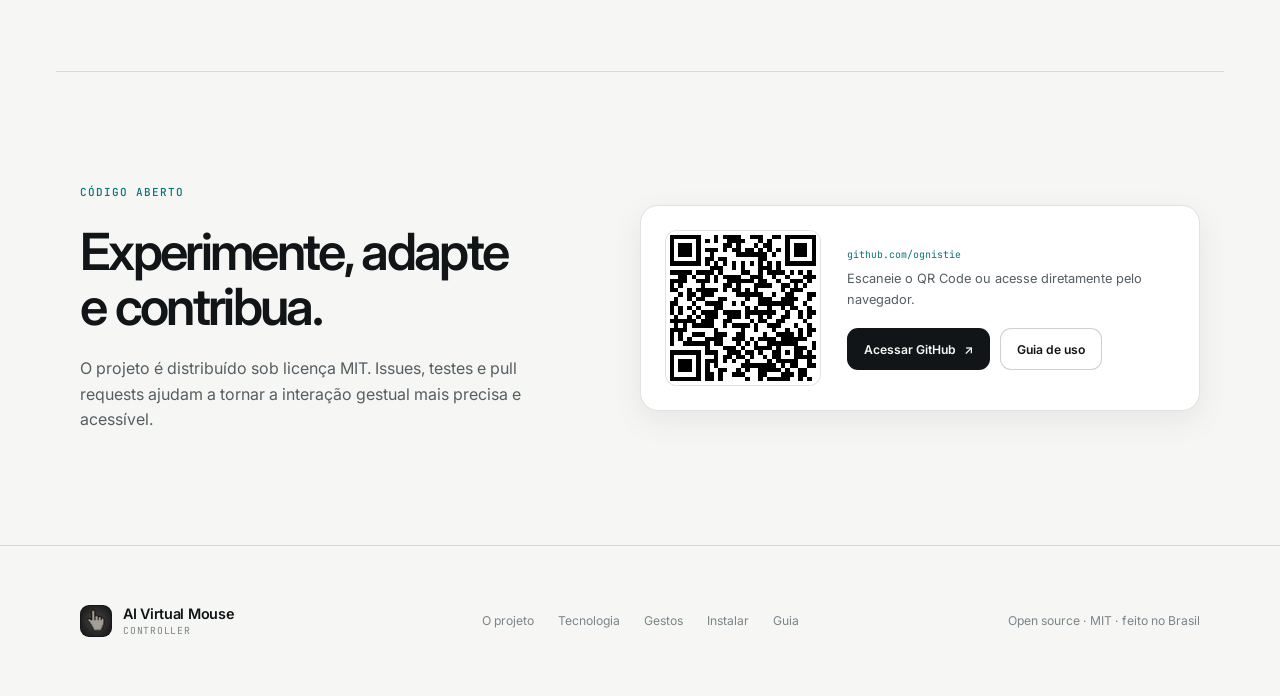
==== commit 58aa6ec8: "adicionado qr code materia" ====
--- a/docs/index.html
+++ b/docs/index.html
@@ -22,7 +22,7 @@
     href="https://fonts.googleapis.com/css2?family=Inter:wght@400;500;600;700&family=JetBrains+Mono:wght@400;500&display=swap"
     rel="stylesheet"
   >
-  <link rel="stylesheet" href="assets/css/style.css?v=20260728-content-fix">
+  <link rel="stylesheet" href="assets/css/style.css?v=20260730-vote-qr">
   <script>document.documentElement.classList.add("js");</script>
 </head>
 
@@ -242,6 +242,36 @@
           >
             Ler matéria completa <span aria-hidden="true">↗</span>
           </a>
+          <div class="press-vote-card">
+            <a
+              class="press-vote-qr"
+              href="https://feitobr.com.br/produtos/50dbbe01-15b2-4acd-b968-099254726824"
+              target="_blank"
+              rel="noopener"
+              aria-label="Abrir a página de votação do AI Virtual Mouse Controller no FeitoBR"
+            >
+              <img
+                src="assets/img/feitobr-vote-qr.png"
+                alt="QR Code para votar no AI Virtual Mouse Controller no FeitoBR"
+                width="180"
+                height="180"
+                loading="lazy"
+              >
+            </a>
+            <div class="press-vote-copy">
+              <span class="press-vote-kicker">FeitoBR · votação</span>
+              <h4>Apoie o projeto</h4>
+              <p>Escaneie o QR Code ou abra a página para votar no AI Virtual Mouse Controller.</p>
+              <a
+                class="button button-primary"
+                href="https://feitobr.com.br/produtos/50dbbe01-15b2-4acd-b968-099254726824"
+                target="_blank"
+                rel="noopener"
+              >
+                Votar no projeto <span aria-hidden="true">↗</span>
+              </a>
+            </div>
+          </div>
         </div>
       </article>
     </section>
--- a/docs/assets/css/style.css
+++ b/docs/assets/css/style.css
@@ -908,6 +908,74 @@
   line-height: 1.75;
 }
 
+.press-vote-card {
+  display: grid;
+  grid-template-columns: 116px minmax(0, 1fr);
+  align-items: center;
+  gap: 20px;
+  margin-top: 8px;
+  padding: 18px;
+  border: 1px solid var(--line);
+  border-radius: 14px;
+  background:
+    radial-gradient(circle at 8% 12%, rgba(50, 194, 202, 0.1), transparent 42%),
+    var(--surface);
+}
+
+.press-vote-qr {
+  display: block;
+  overflow: hidden;
+  border: 1px solid var(--line);
+  border-radius: 11px;
+  background: #ffffff;
+  transition: border-color 180ms ease, transform 180ms ease;
+}
+
+.press-vote-qr:hover {
+  border-color: var(--accent-strong);
+  transform: translateY(-2px);
+}
+
+.press-vote-qr img {
+  width: 100%;
+  height: auto;
+  image-rendering: pixelated;
+}
+
+.press-vote-copy {
+  display: grid;
+  justify-items: start;
+  gap: 8px;
+  min-width: 0;
+}
+
+.press-vote-kicker {
+  color: var(--accent-strong);
+  font-family: var(--mono);
+  font-size: 0.58rem;
+  letter-spacing: 0.07em;
+  text-transform: uppercase;
+}
+
+.press-vote-card h4 {
+  font-size: 1rem;
+  font-weight: 600;
+  letter-spacing: -0.02em;
+}
+
+.press-vote-card p {
+  margin: 0;
+  color: var(--text-soft);
+  font-size: 0.75rem;
+  line-height: 1.55;
+}
+
+.press-vote-card .button {
+  min-height: 38px;
+  padding: 0 14px;
+  font-size: 0.7rem;
+}
+
 .text-link {
   display: inline-flex;
   align-items: center;
@@ -2000,6 +2068,12 @@
     padding-left: 9px;
   }
 
+  .press-vote-card {
+    grid-template-columns: 104px minmax(0, 1fr);
+    gap: 16px;
+    padding: 16px;
+  }
+
   .terminal pre {
     padding: 22px 18px;
     font-size: 0.69rem;
@@ -2150,6 +2224,14 @@
 
   .repository-qr {
     width: 150px;
+  }
+
+  .press-vote-card {
+    grid-template-columns: 1fr;
+  }
+
+  .press-vote-qr {
+    width: 132px;
   }
 
 }
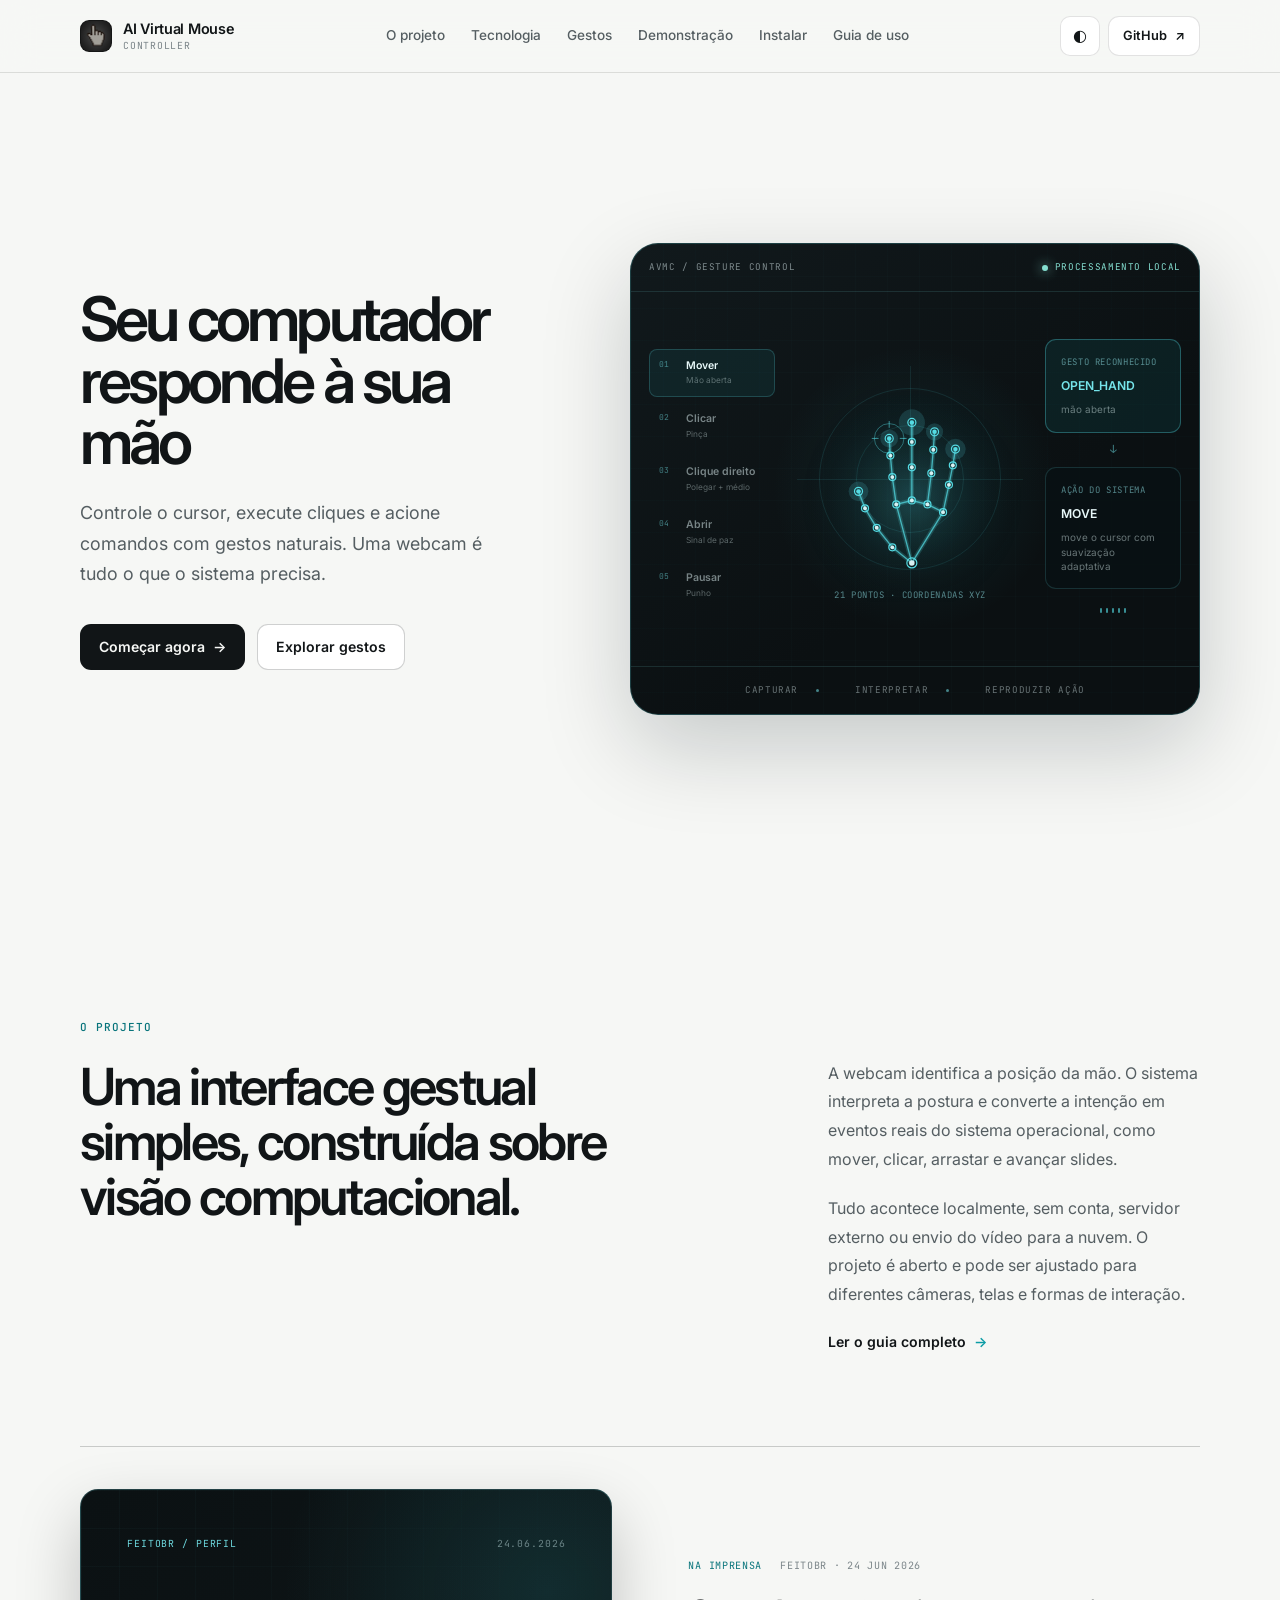
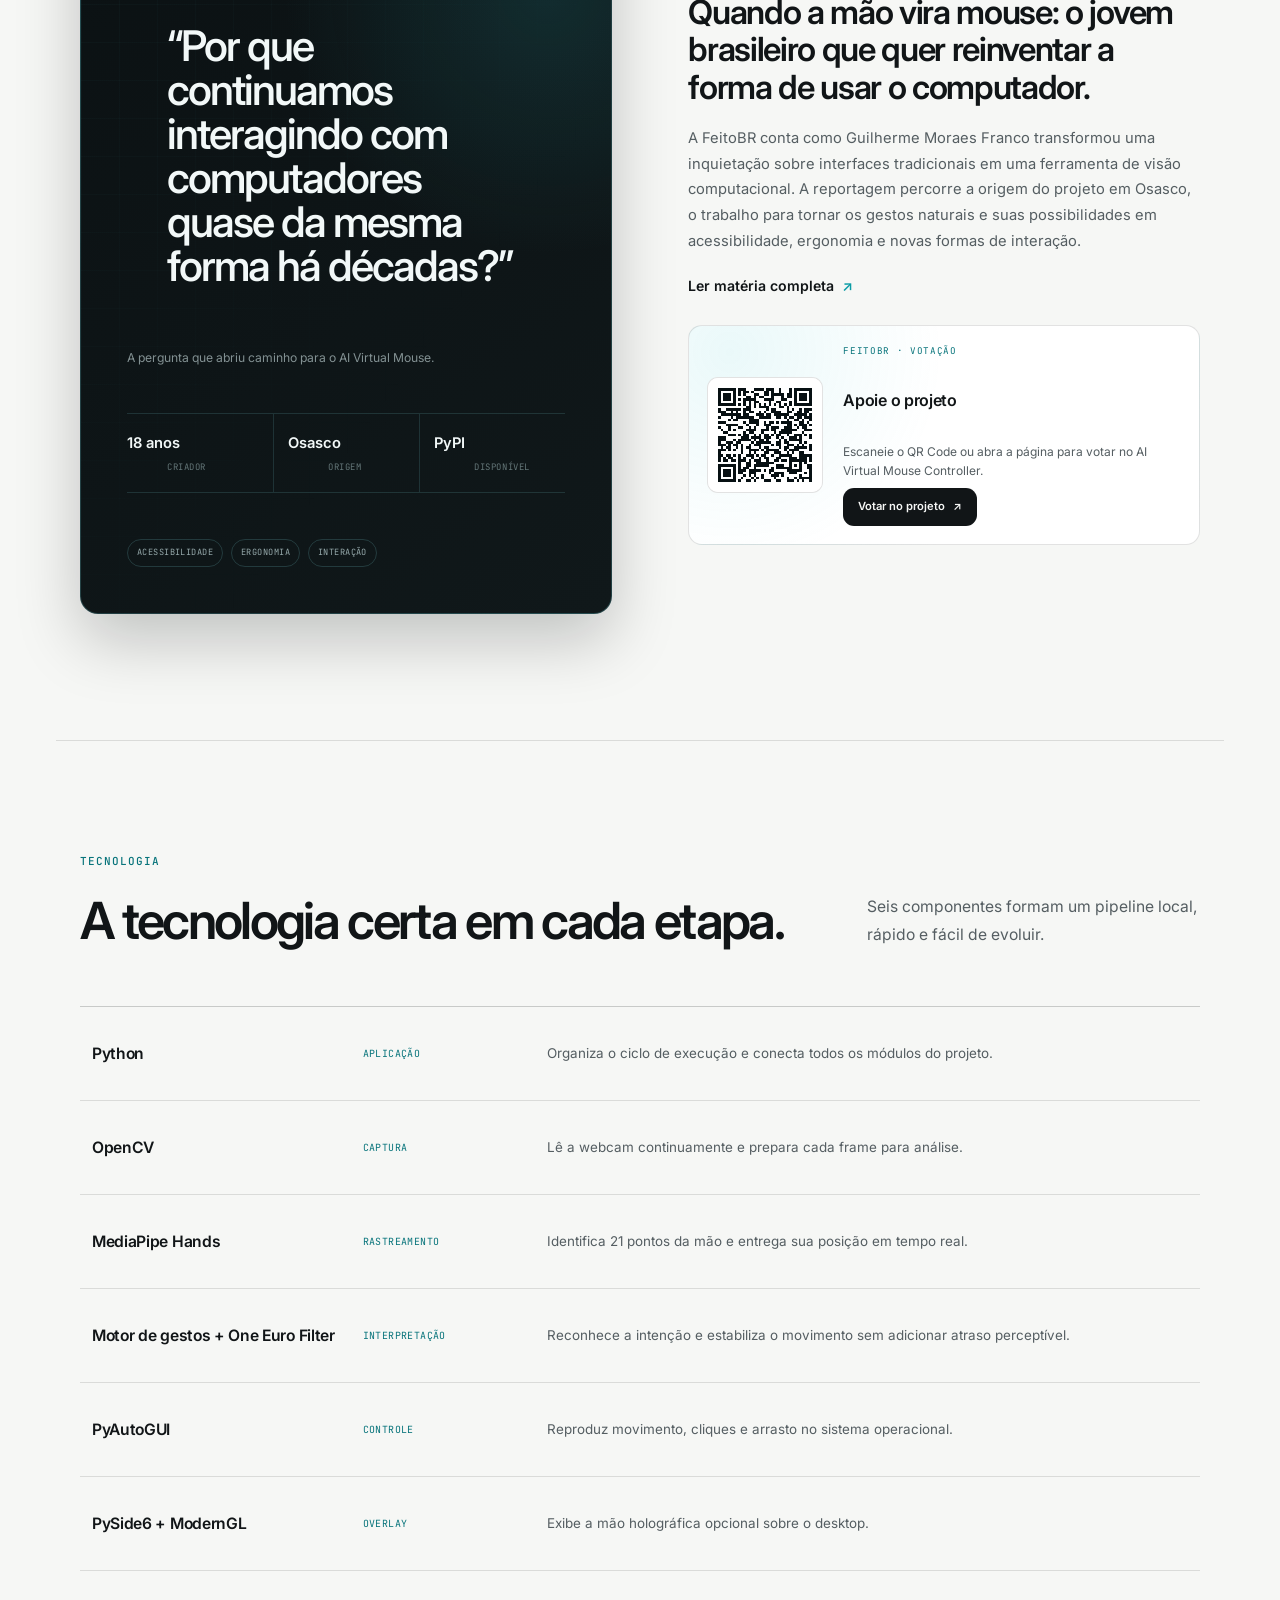
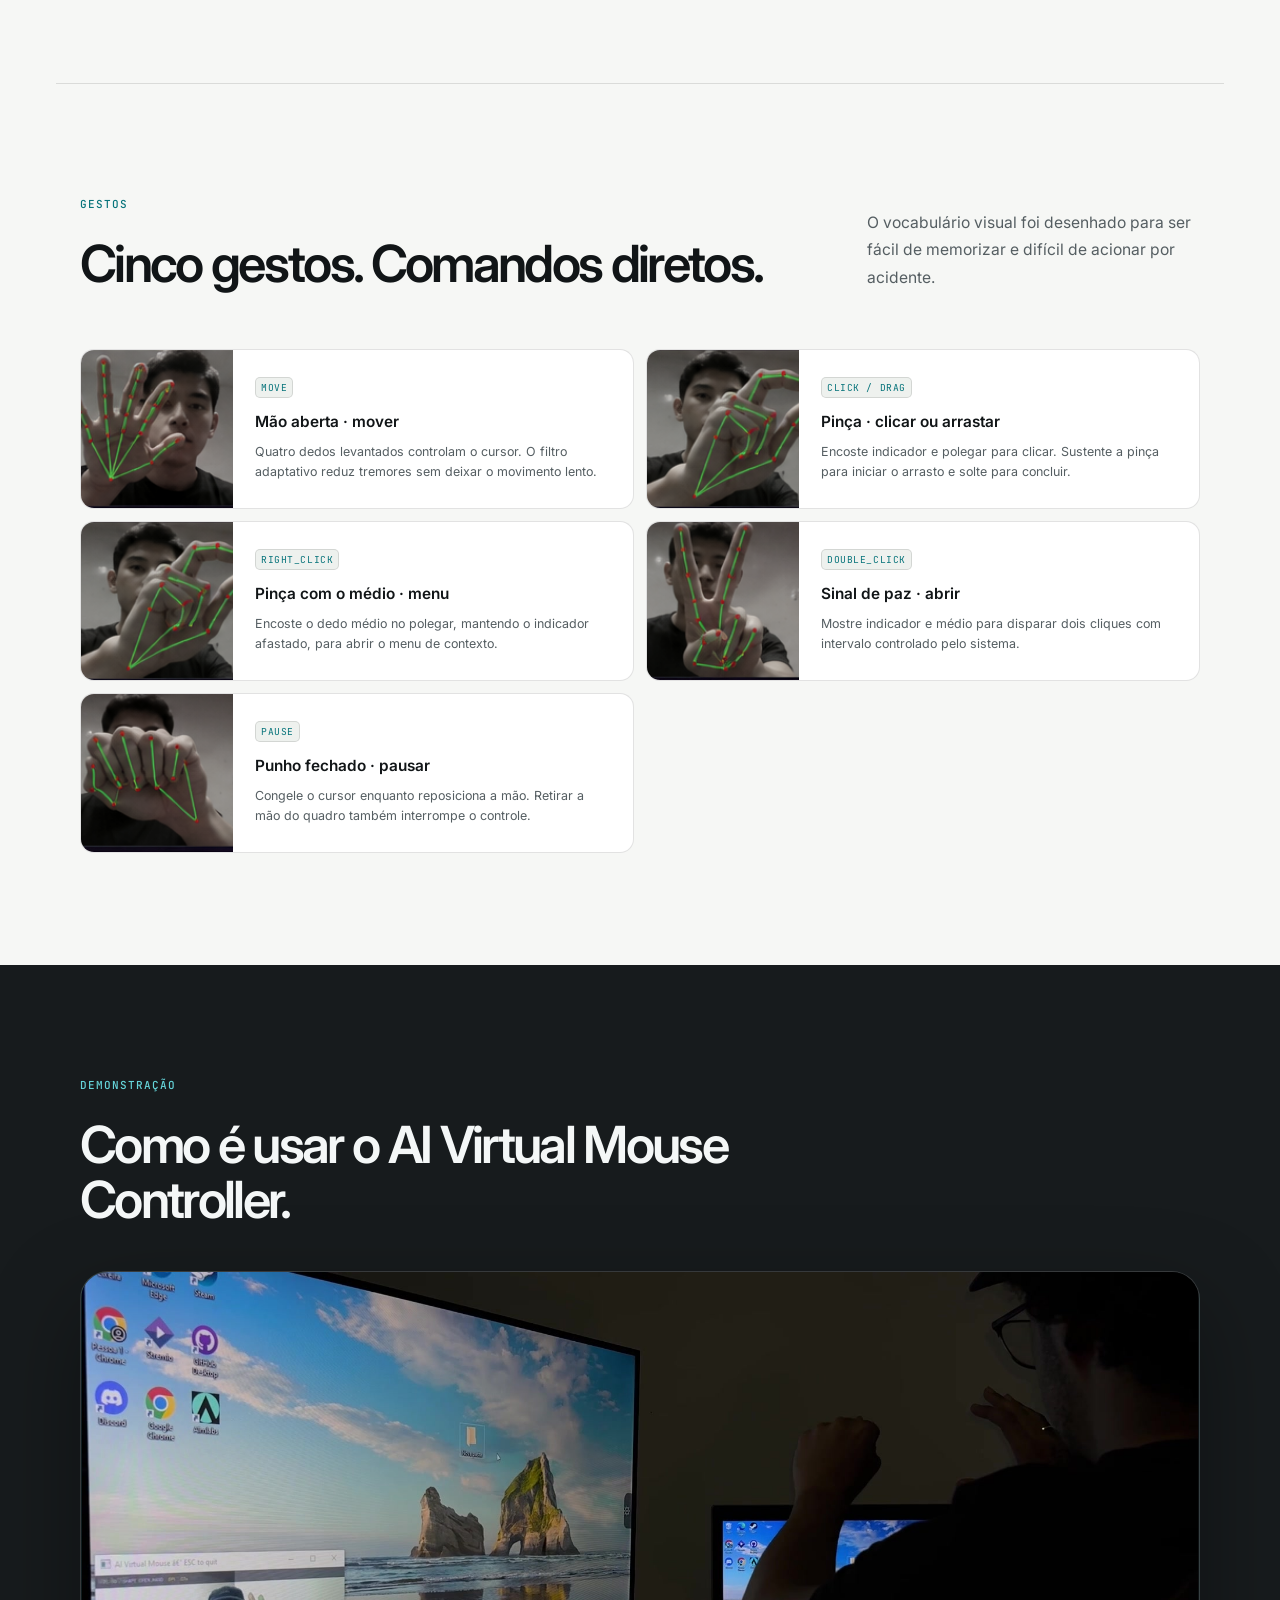
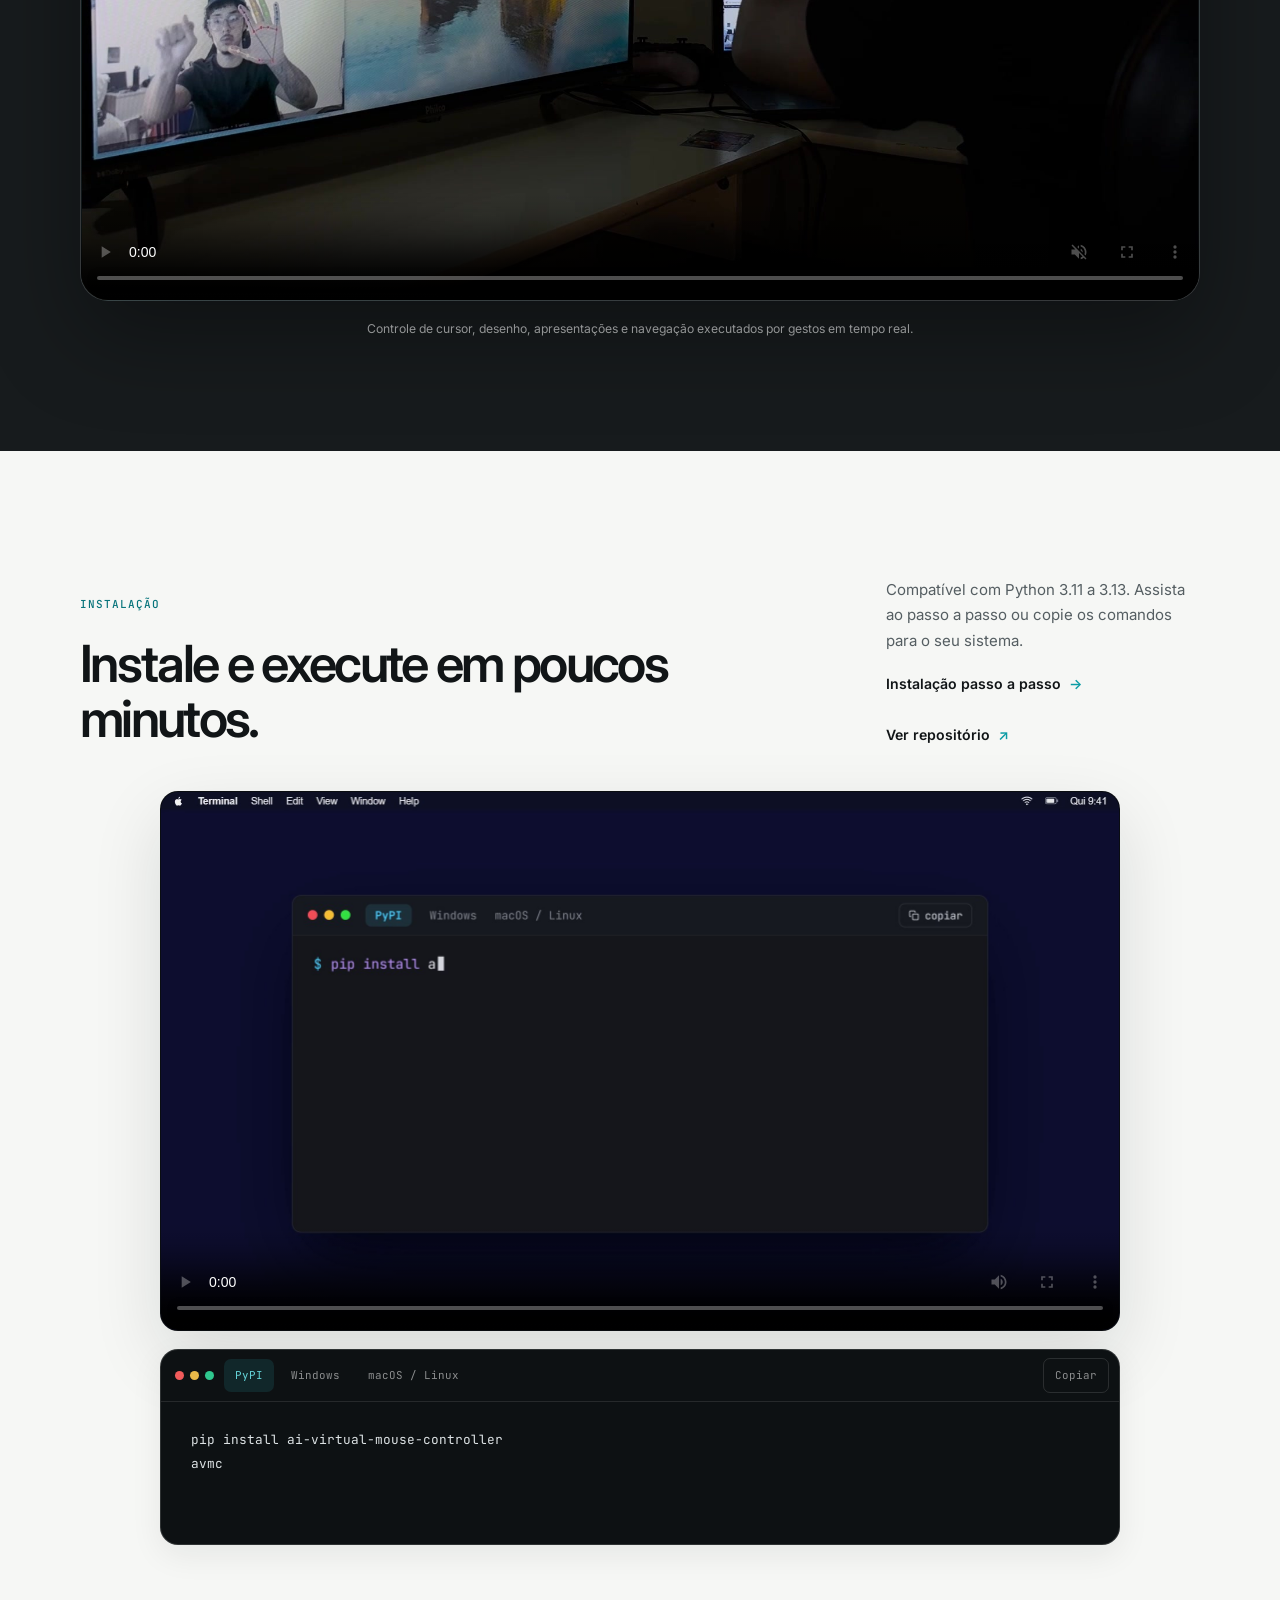
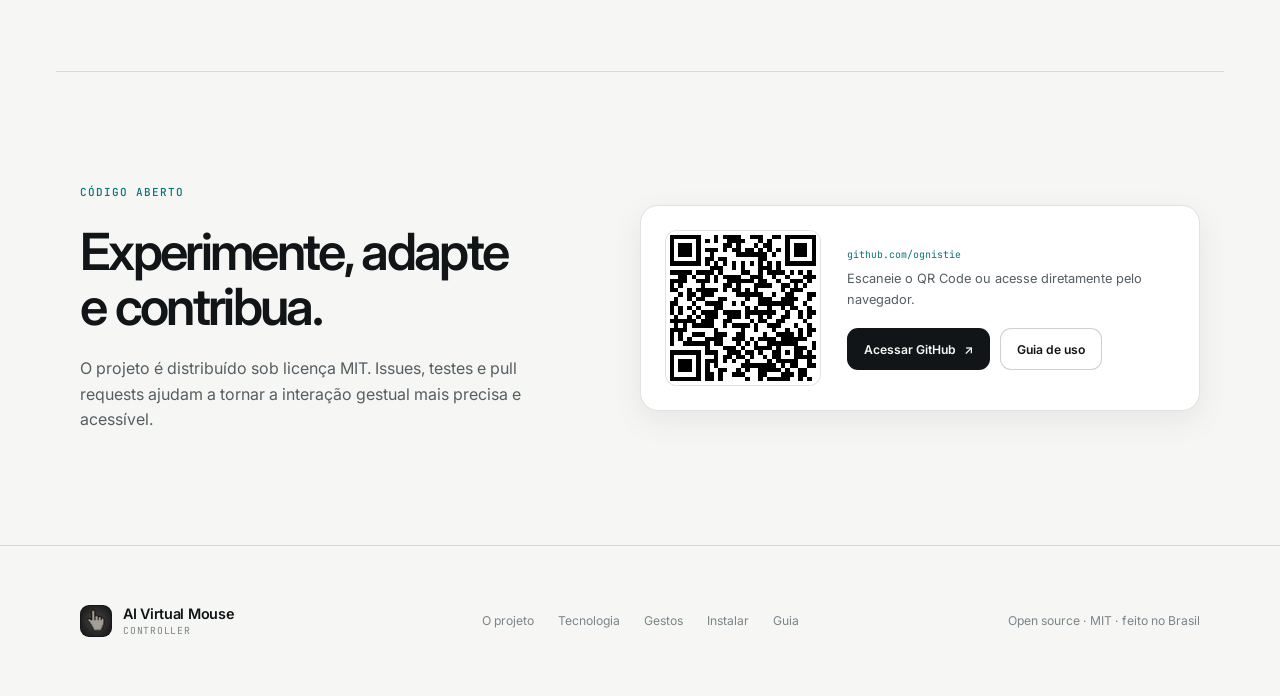
==== commit fe865448: "feat(docs): improve search and AI discovery" ====
--- a/docs/index.html
+++ b/docs/index.html
@@ -9,12 +9,68 @@
     name="description"
     content="Controle o cursor, cliques e apresentações com gestos da mão. Um projeto open source em Python, MediaPipe e OpenCV, executado localmente."
   >
+  <meta name="author" content="Guilherme Moraes Franco">
+  <meta name="robots" content="index, follow, max-image-preview:large, max-snippet:-1, max-video-preview:-1">
   <meta name="theme-color" content="#f6f7f5">
+  <link rel="canonical" href="https://ognistie.github.io/ai-virtual-mouse-controller/">
+
+  <meta property="og:type" content="website">
+  <meta property="og:locale" content="pt_BR">
+  <meta property="og:site_name" content="AI Virtual Mouse Controller">
   <meta property="og:title" content="AI Virtual Mouse Controller">
   <meta
     property="og:description"
     content="Transforme gestos naturais da mão em comandos do computador com visão computacional executada localmente."
   >
+  <meta property="og:url" content="https://ognistie.github.io/ai-virtual-mouse-controller/">
+  <meta property="og:image" content="https://ognistie.github.io/ai-virtual-mouse-controller/assets/img/avmc-demo-poster.jpg">
+  <meta property="og:image:alt" content="AI Virtual Mouse Controller reconhecendo gestos da mão pela webcam">
+  <meta name="twitter:card" content="summary_large_image">
+  <meta name="twitter:title" content="AI Virtual Mouse Controller — controle por gestos">
+  <meta name="twitter:description" content="Controle cursor, cliques e apresentações com gestos da mão usando uma webcam.">
+  <meta name="twitter:image" content="https://ognistie.github.io/ai-virtual-mouse-controller/assets/img/avmc-demo-poster.jpg">
+
+  <script type="application/ld+json">
+  {
+    "@context": "https://schema.org",
+    "@graph": [
+      {
+        "@type": "WebSite",
+        "@id": "https://ognistie.github.io/ai-virtual-mouse-controller/#website",
+        "url": "https://ognistie.github.io/ai-virtual-mouse-controller/",
+        "name": "AI Virtual Mouse Controller",
+        "inLanguage": "pt-BR"
+      },
+      {
+        "@type": "SoftwareApplication",
+        "@id": "https://ognistie.github.io/ai-virtual-mouse-controller/#software",
+        "name": "AI Virtual Mouse Controller",
+        "url": "https://ognistie.github.io/ai-virtual-mouse-controller/",
+        "downloadUrl": "https://pypi.org/project/ai-virtual-mouse-controller/",
+        "codeRepository": "https://github.com/ognistie/ai-virtual-mouse-controller",
+        "applicationCategory": "UtilitiesApplication",
+        "applicationSubCategory": "Gesture-based computer input and accessibility tool",
+        "operatingSystem": "Windows 10, Windows 11, macOS, Linux X11",
+        "softwareRequirements": "Python 3.11–3.13 and a webcam",
+        "description": "Aplicativo open source que usa visão computacional para controlar o cursor, cliques e apresentações com gestos da mão.",
+        "image": "https://ognistie.github.io/ai-virtual-mouse-controller/assets/img/avmc-demo-poster.jpg",
+        "license": "https://opensource.org/license/mit",
+        "author": {
+          "@type": "Person",
+          "name": "Guilherme Moraes Franco",
+          "url": "https://github.com/ognistie"
+        },
+        "offers": {
+          "@type": "Offer",
+          "price": "0",
+          "priceCurrency": "USD"
+        },
+        "isAccessibleForFree": true,
+        "inLanguage": "pt-BR"
+      }
+    ]
+  }
+  </script>
 
   <link rel="preconnect" href="https://fonts.googleapis.com">
   <link rel="preconnect" href="https://fonts.gstatic.com" crossorigin>
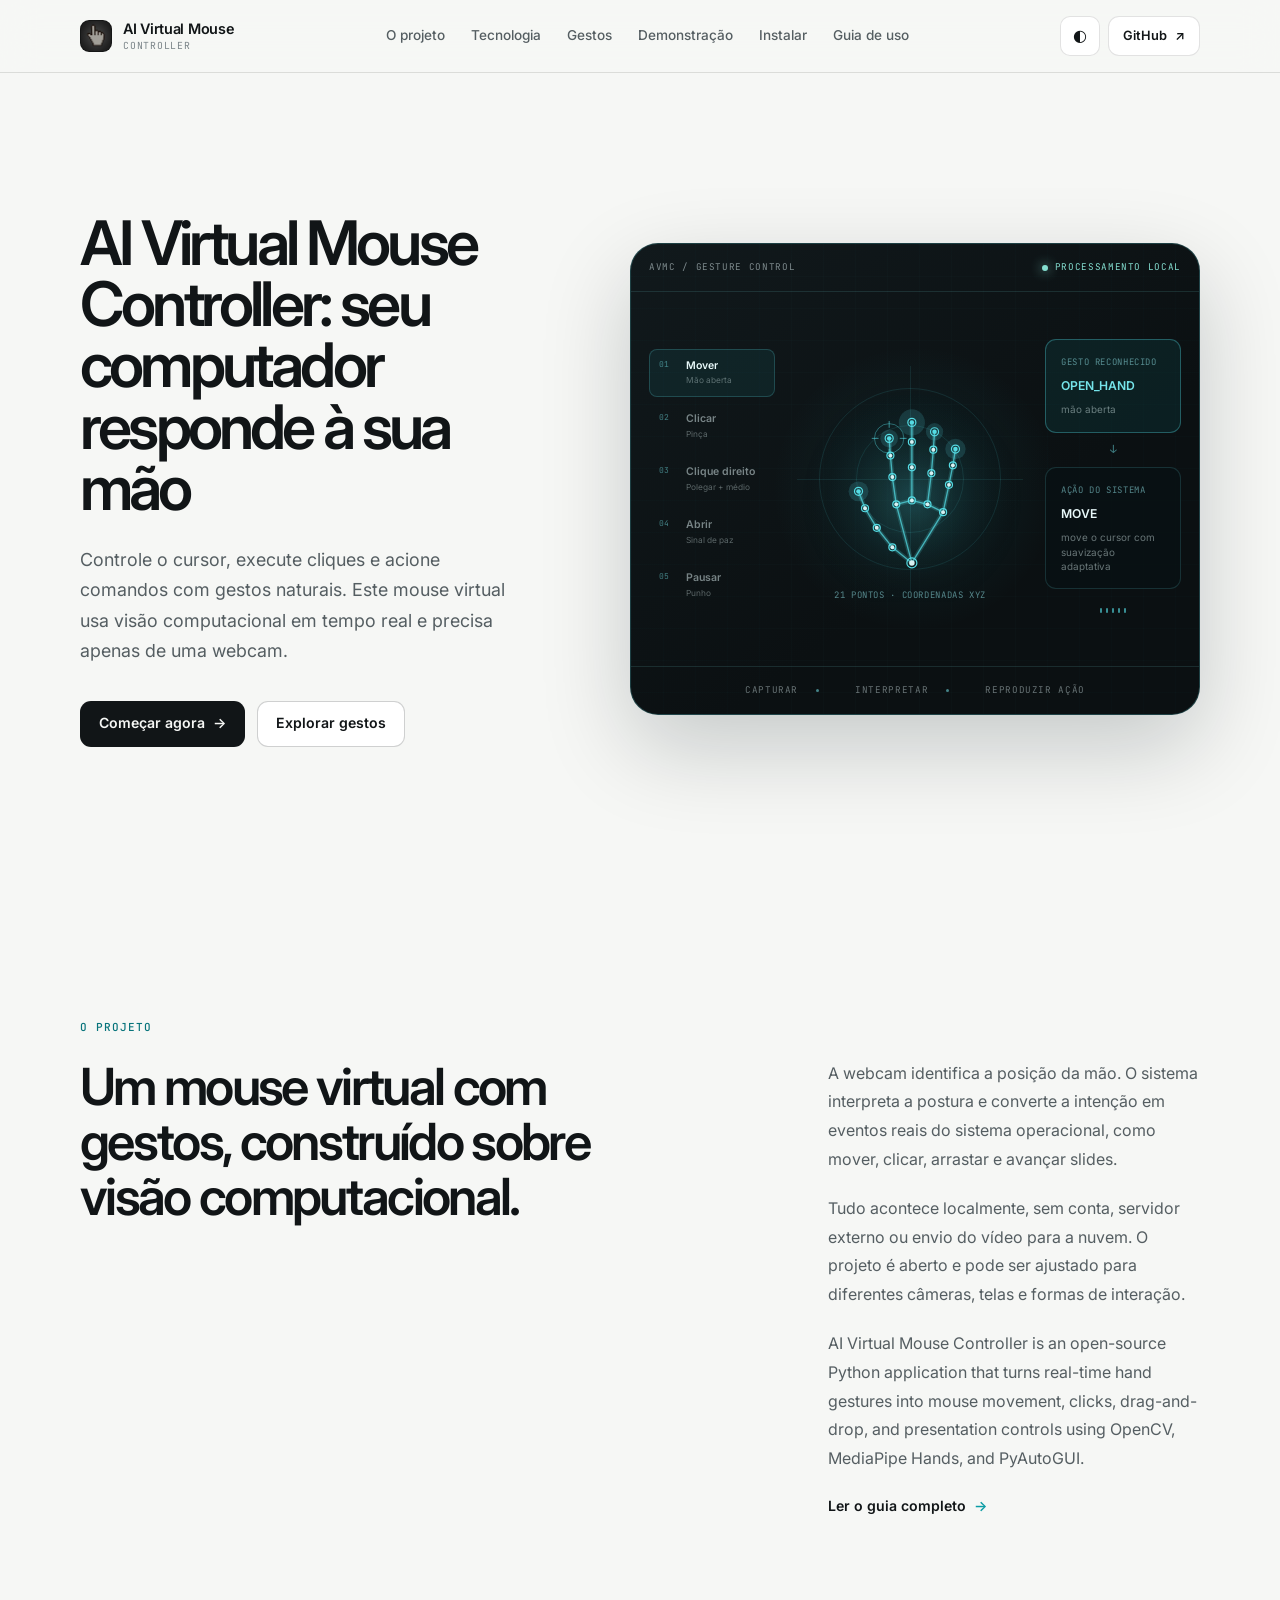
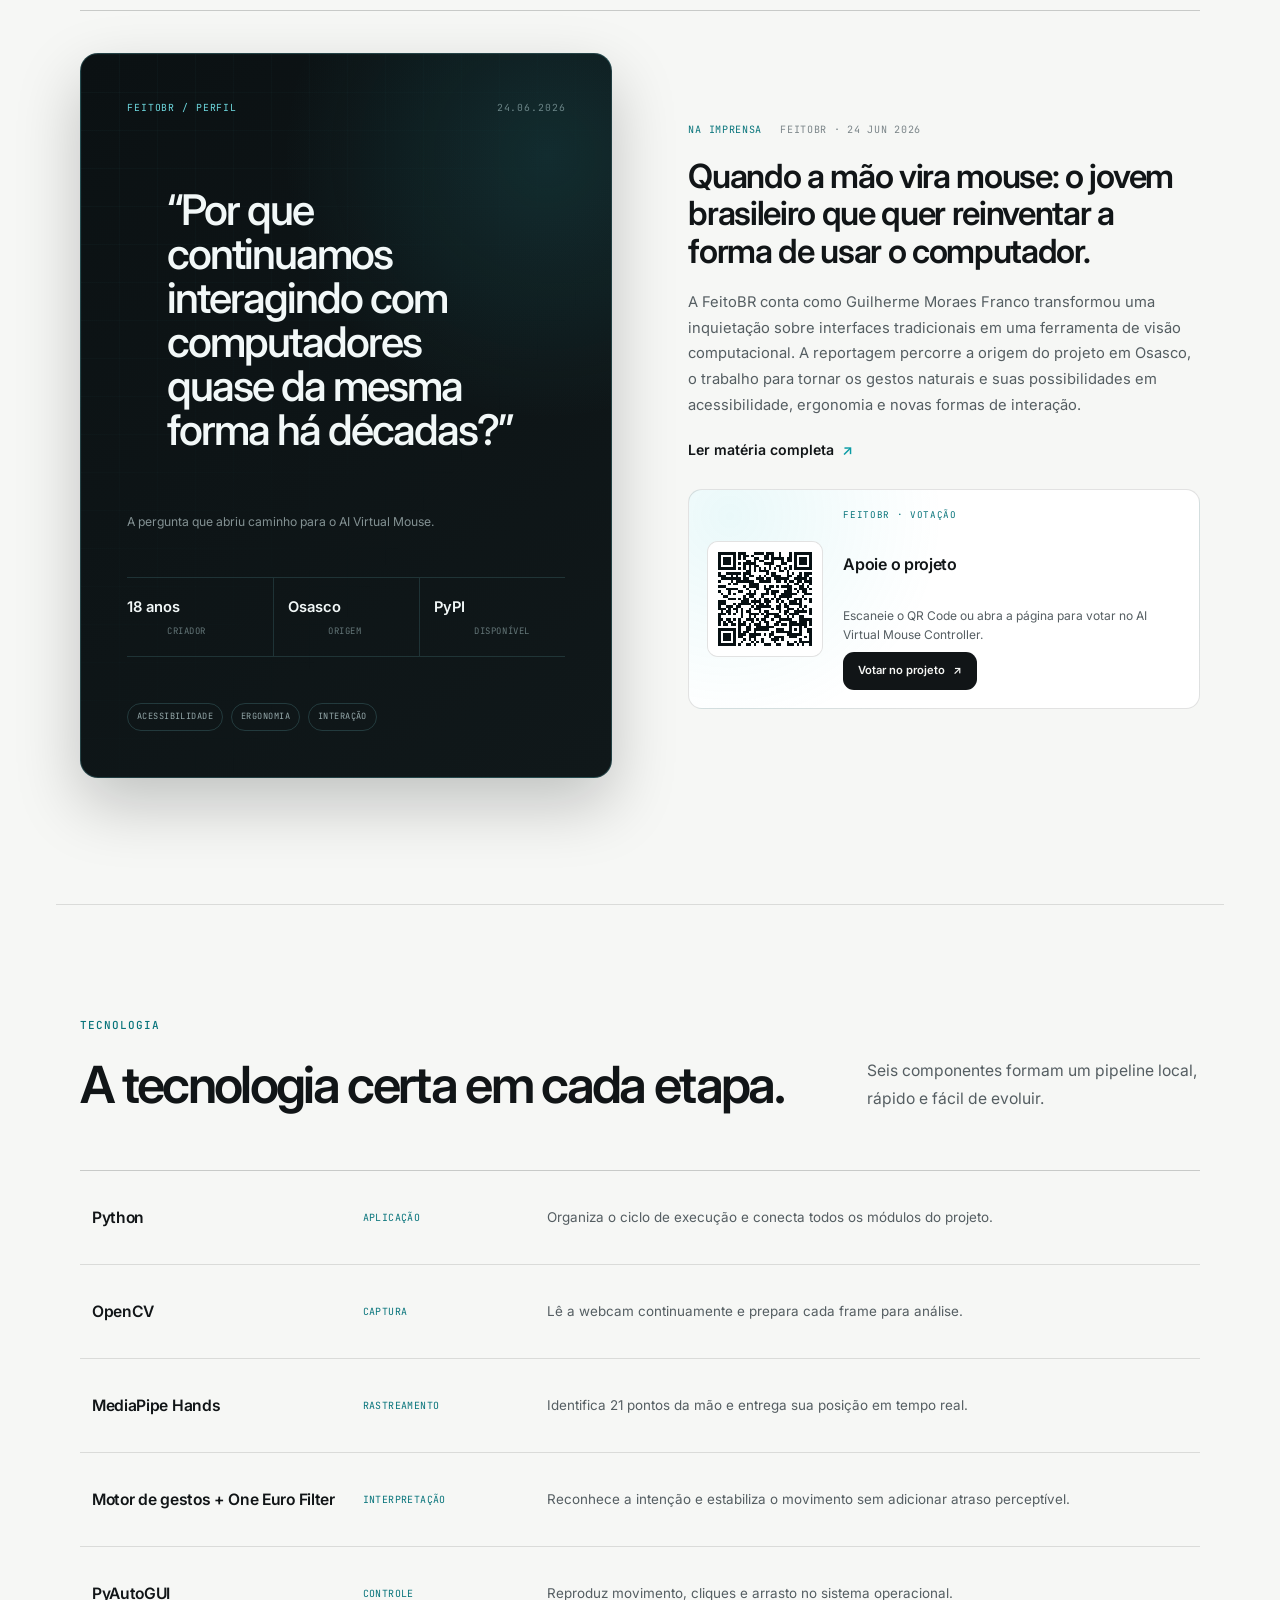
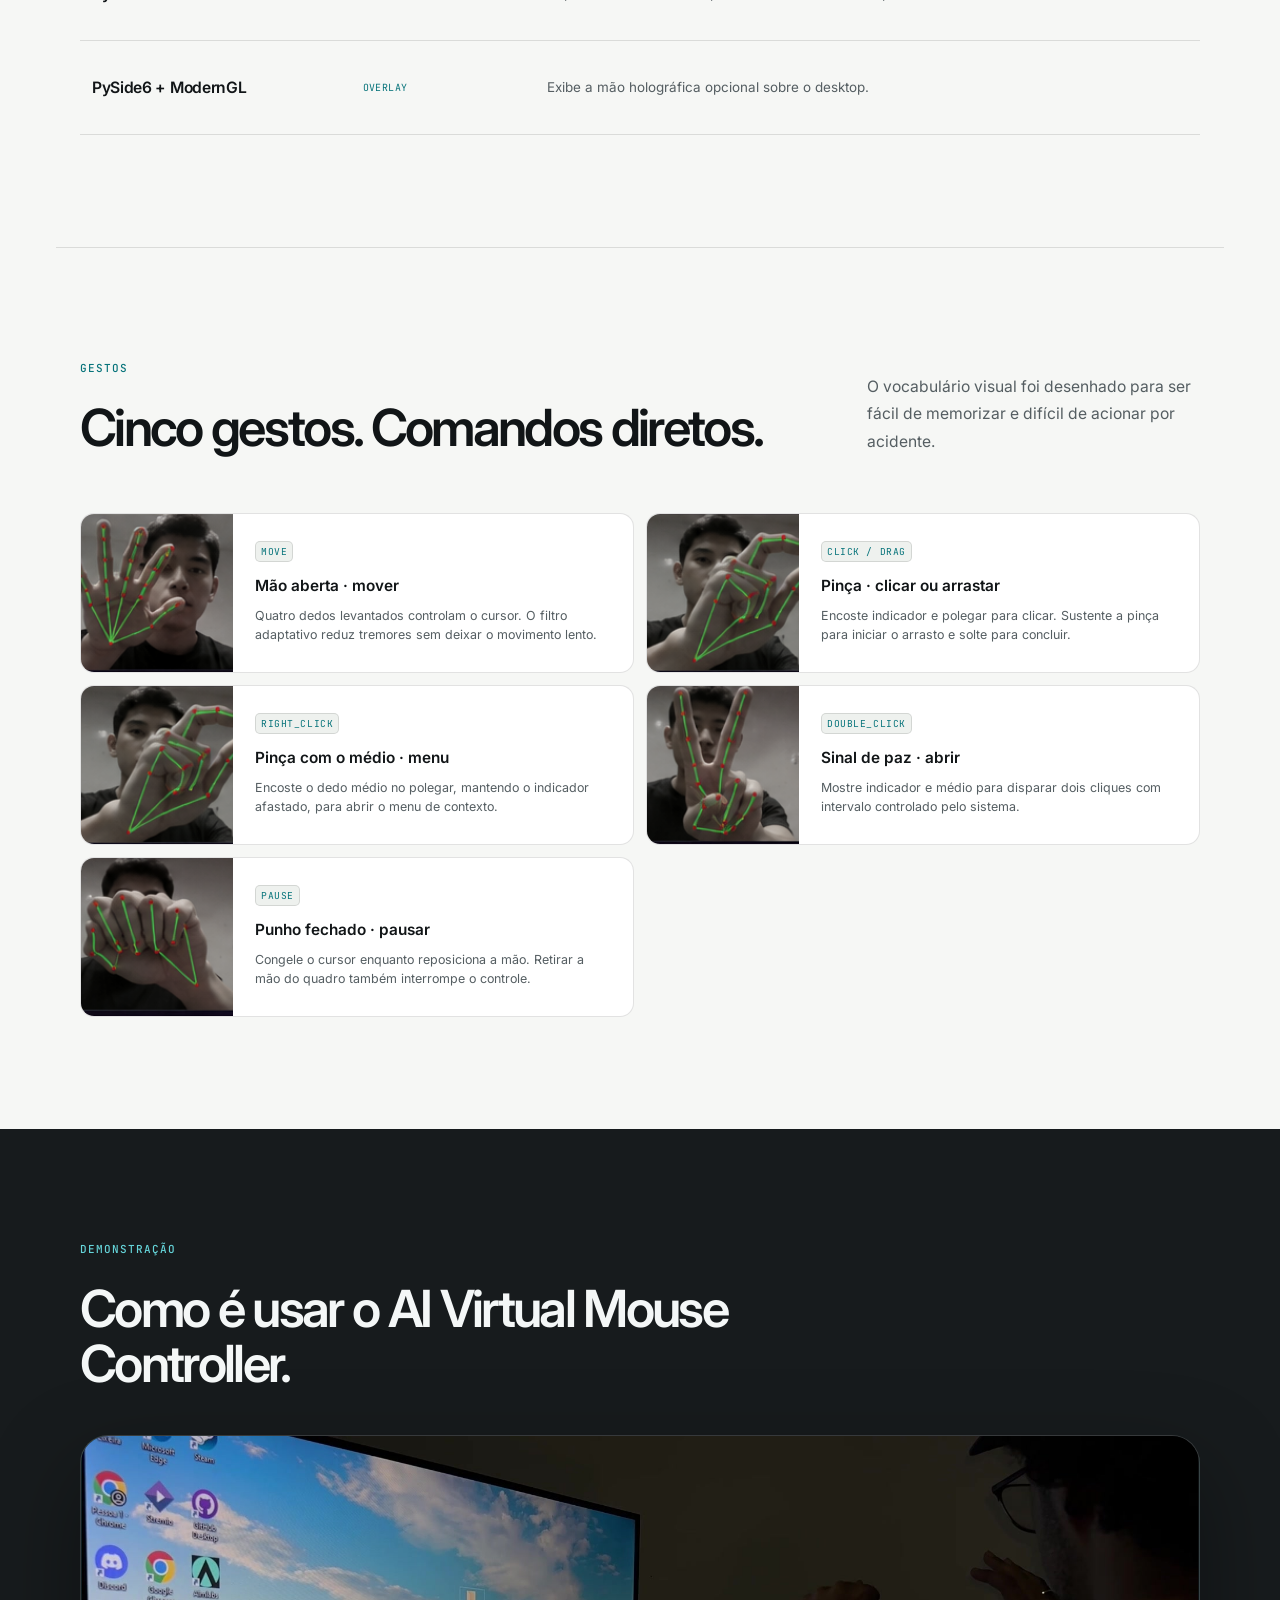
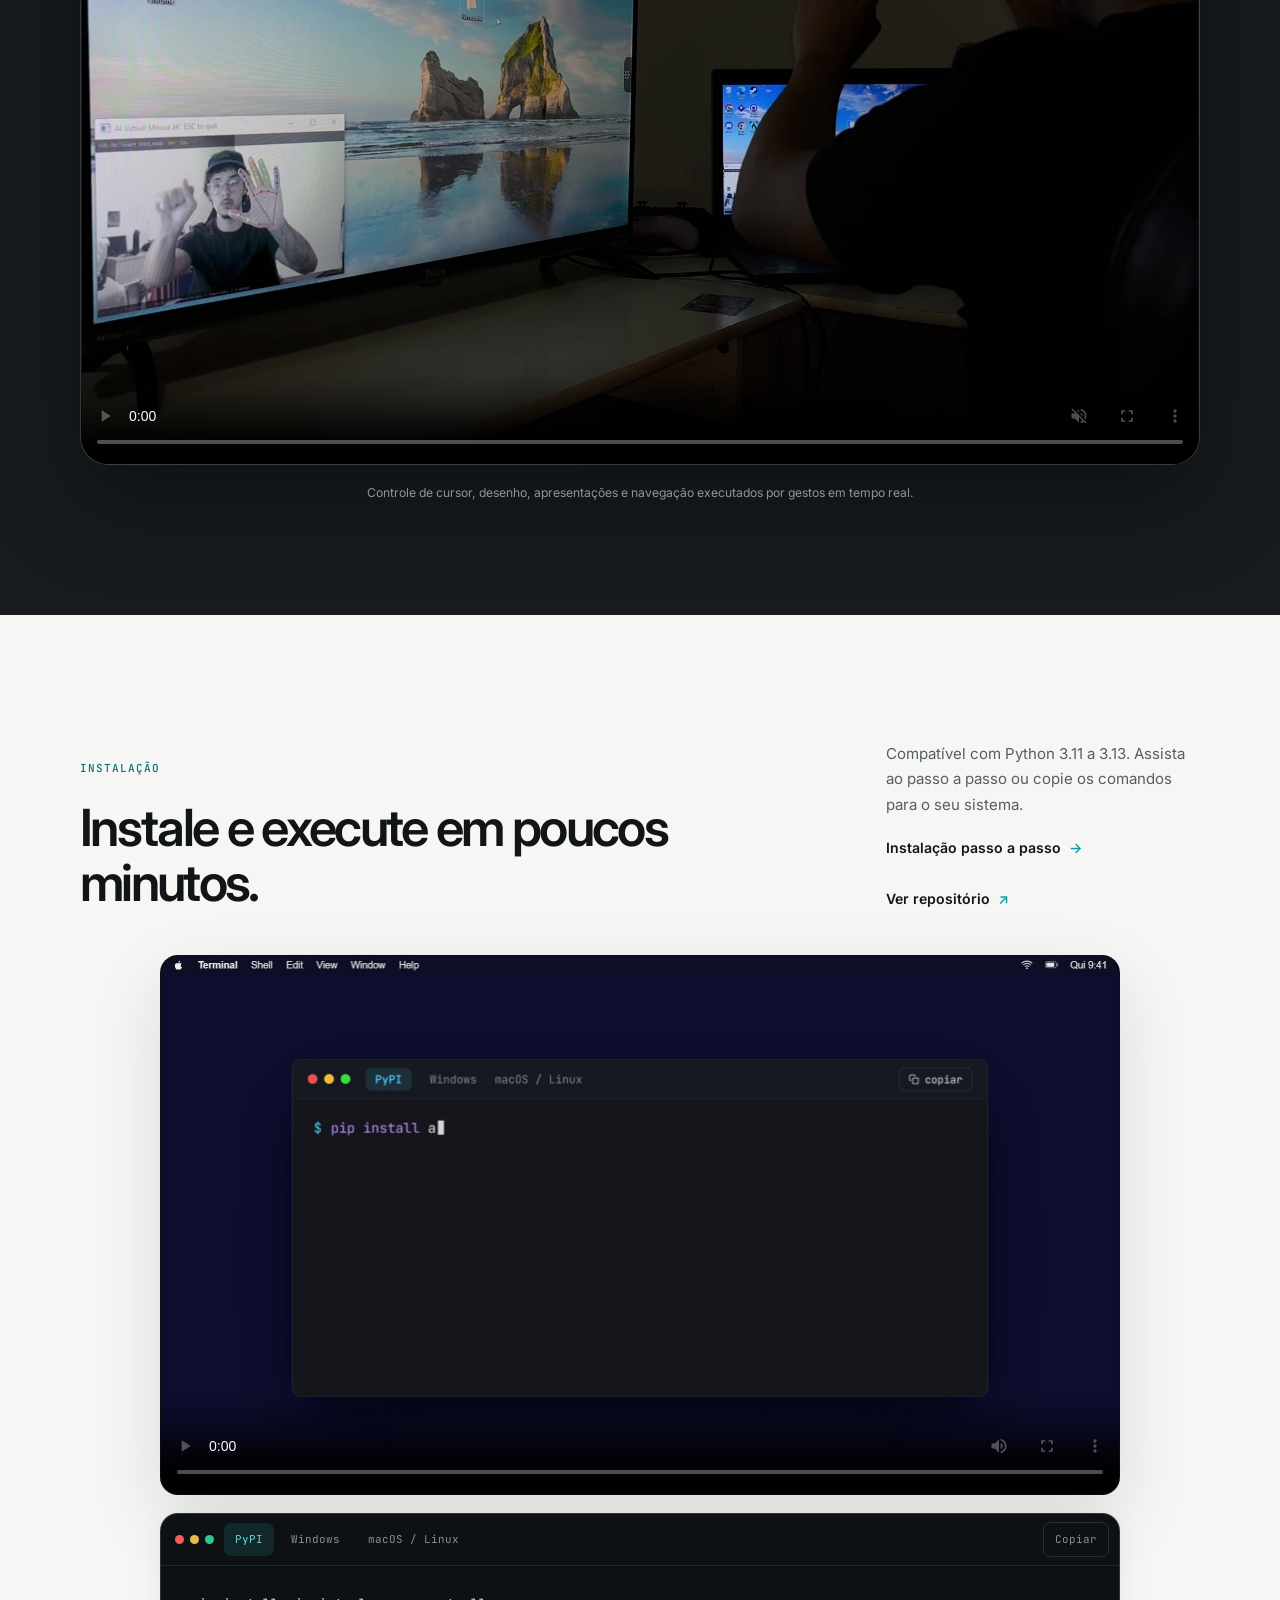
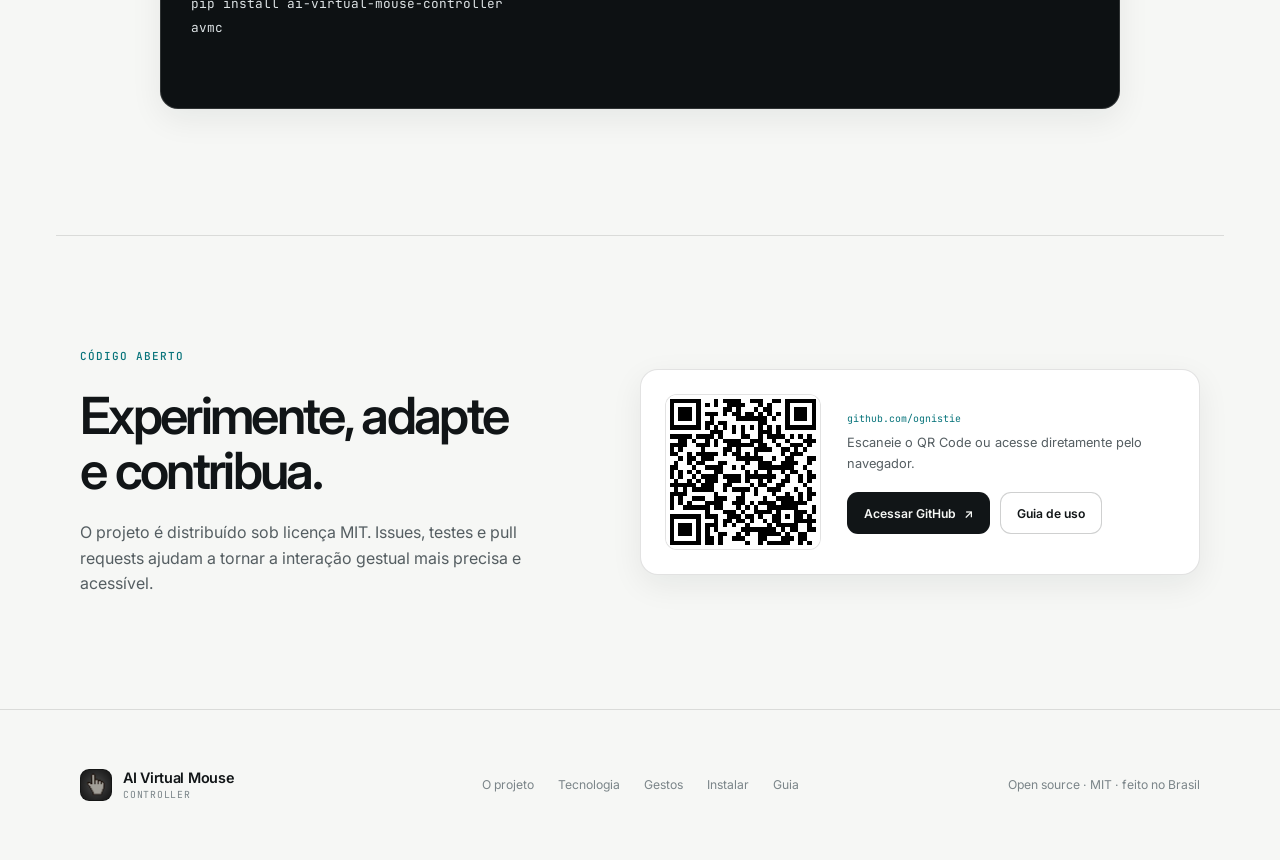
==== commit f03d23e3: "feat(seo): add search console verification" ====
--- a/docs/index.html
+++ b/docs/index.html
@@ -2,9 +2,10 @@
 <html lang="pt-BR" data-theme="light">
 <head>
   <meta charset="utf-8">
+  <meta name="google-site-verification" content="tviX2OQNAAVt1c9A2BWVsS2HNWF11ntSIeX0x3GnPp8">
   <meta name="viewport" content="width=device-width, initial-scale=1">
 
-  <title>AI Virtual Mouse Controller — controle por gestos</title>
+  <title>AI Virtual Mouse Controller — mouse por gestos com webcam</title>
   <meta
     name="description"
     content="Controle o cursor, cliques e apresentações com gestos da mão. Um projeto open source em Python, MediaPipe e OpenCV, executado localmente."
@@ -128,11 +129,12 @@
   <main id="content">
     <section class="hero" id="top">
       <div class="hero-copy">
-        <h1>Seu computador responde à sua mão</h1>
+        <h1>AI Virtual Mouse Controller: seu computador responde à sua mão</h1>
 
         <p class="hero-lede">
           Controle o cursor, execute cliques e acione comandos com gestos naturais.
-          Uma webcam é tudo o que o sistema precisa.
+          Este mouse virtual usa visão computacional em tempo real e precisa apenas
+          de uma webcam.
         </p>
 
         <div class="hero-actions">
@@ -215,7 +217,7 @@
       <div class="section-label">O projeto</div>
       <div class="overview-grid">
         <div>
-          <h2>Uma interface gestual simples, construída sobre visão computacional.</h2>
+          <h2>Um mouse virtual com gestos, construído sobre visão computacional.</h2>
         </div>
         <div class="overview-copy">
           <p>
@@ -227,6 +229,11 @@
             Tudo acontece localmente, sem conta, servidor externo ou envio do vídeo
             para a nuvem. O projeto é aberto e pode ser ajustado para diferentes
             câmeras, telas e formas de interação.
+          </p>
+          <p lang="en">
+            AI Virtual Mouse Controller is an open-source Python application that
+            turns real-time hand gestures into mouse movement, clicks, drag-and-drop,
+            and presentation controls using OpenCV, MediaPipe Hands, and PyAutoGUI.
           </p>
           <a class="text-link" href="usage.html">
             Ler o guia completo <span aria-hidden="true">→</span>
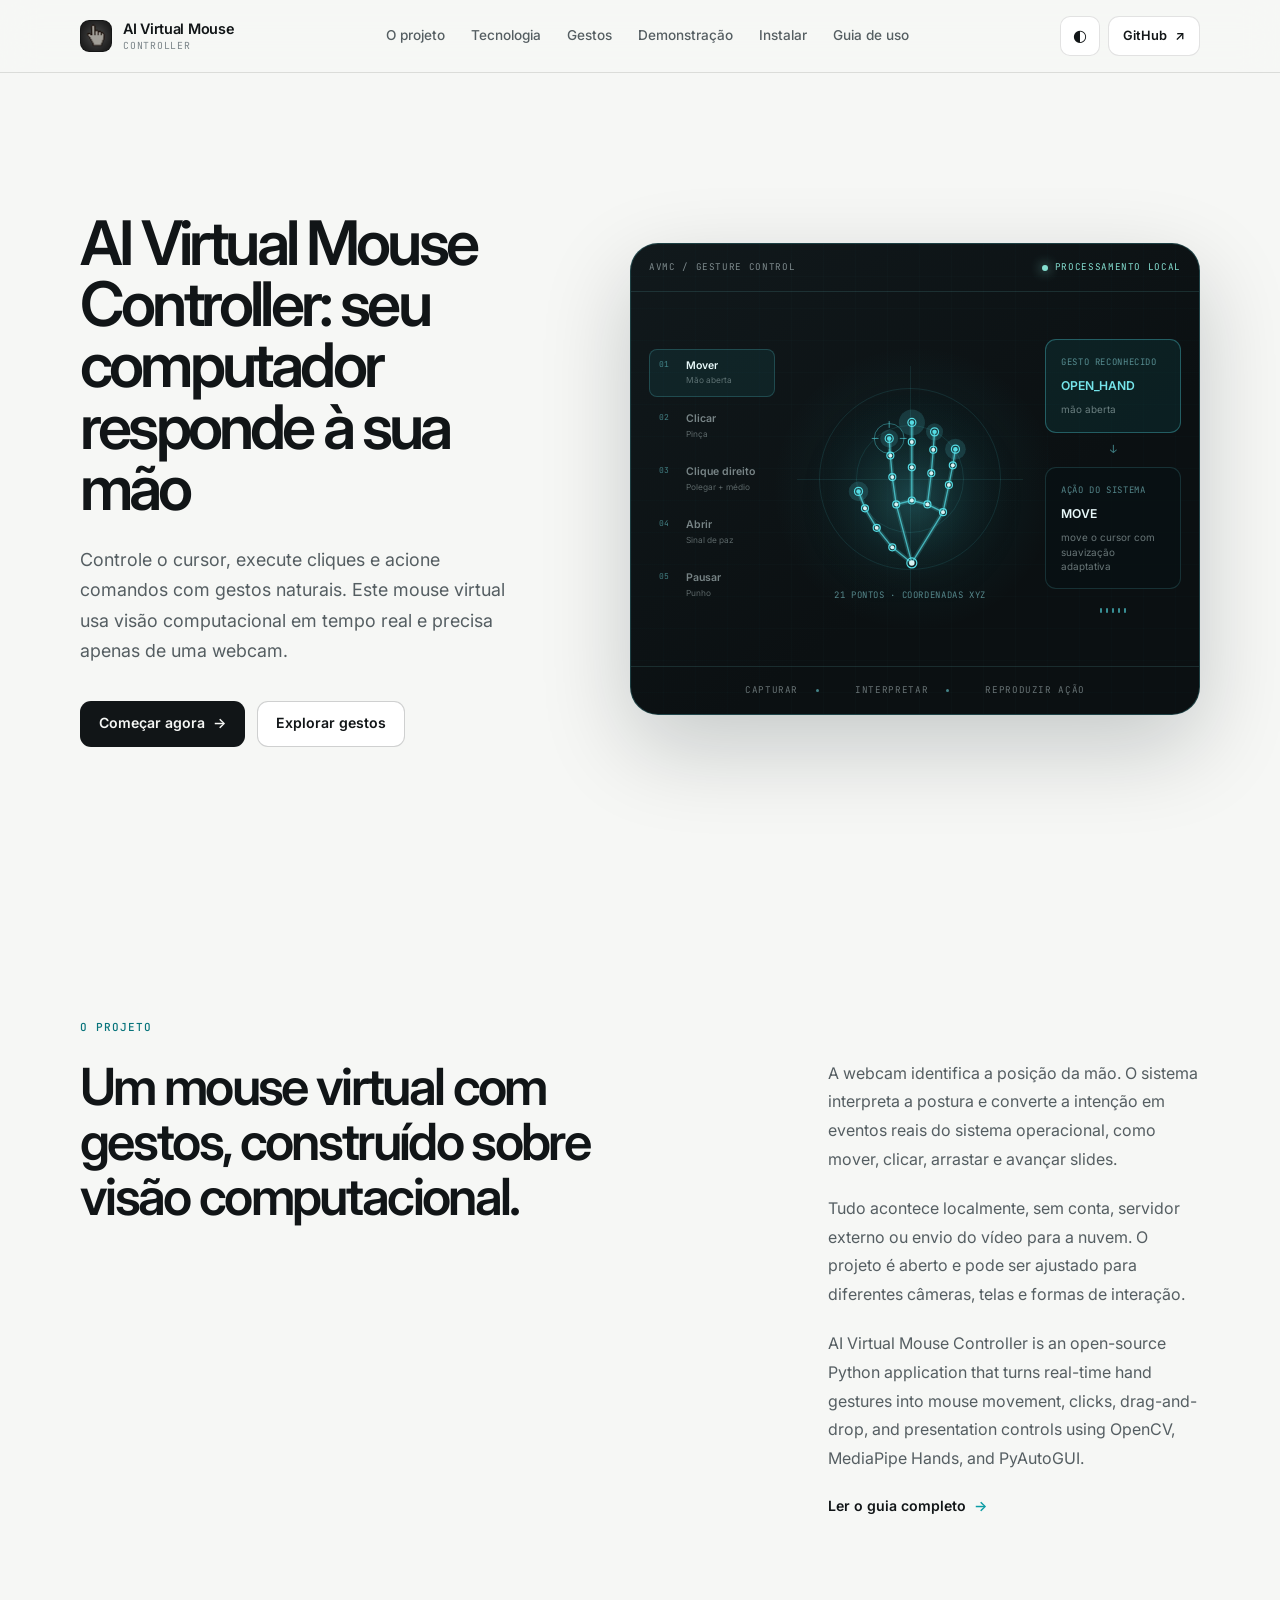
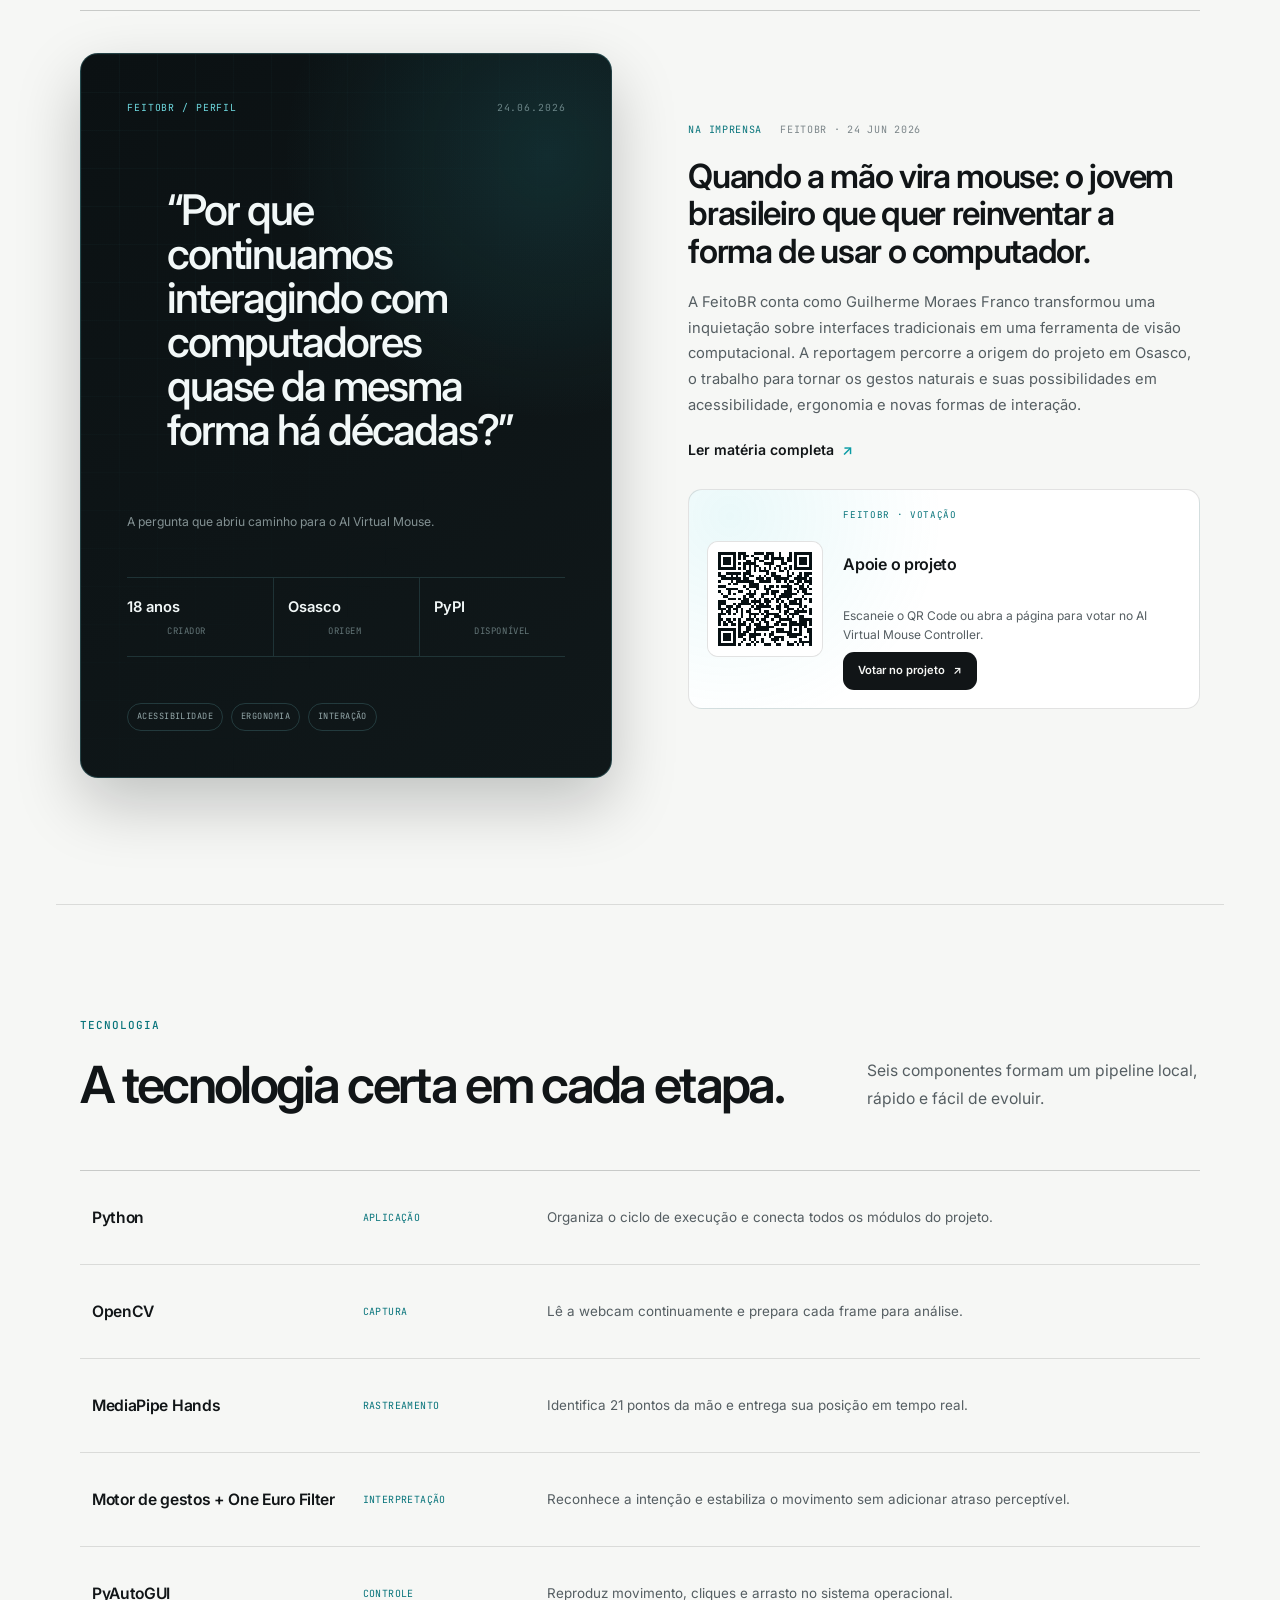
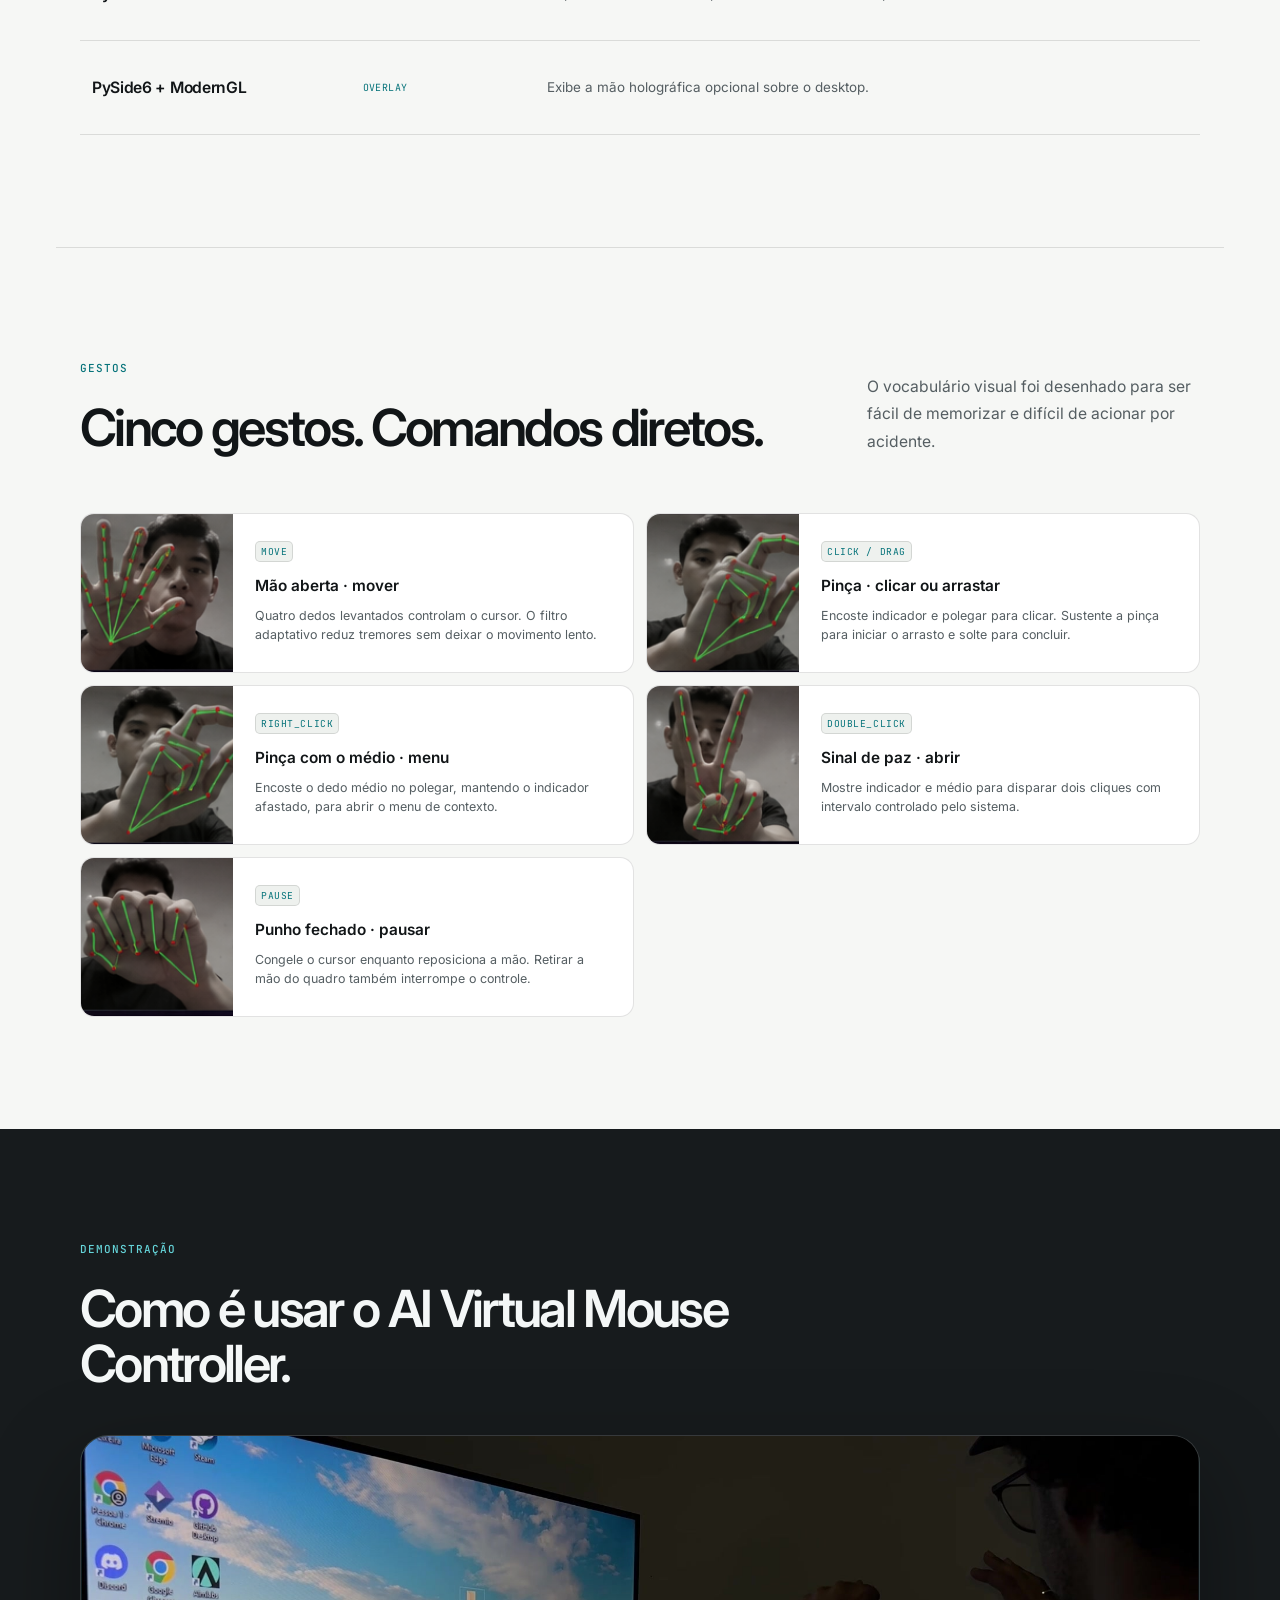
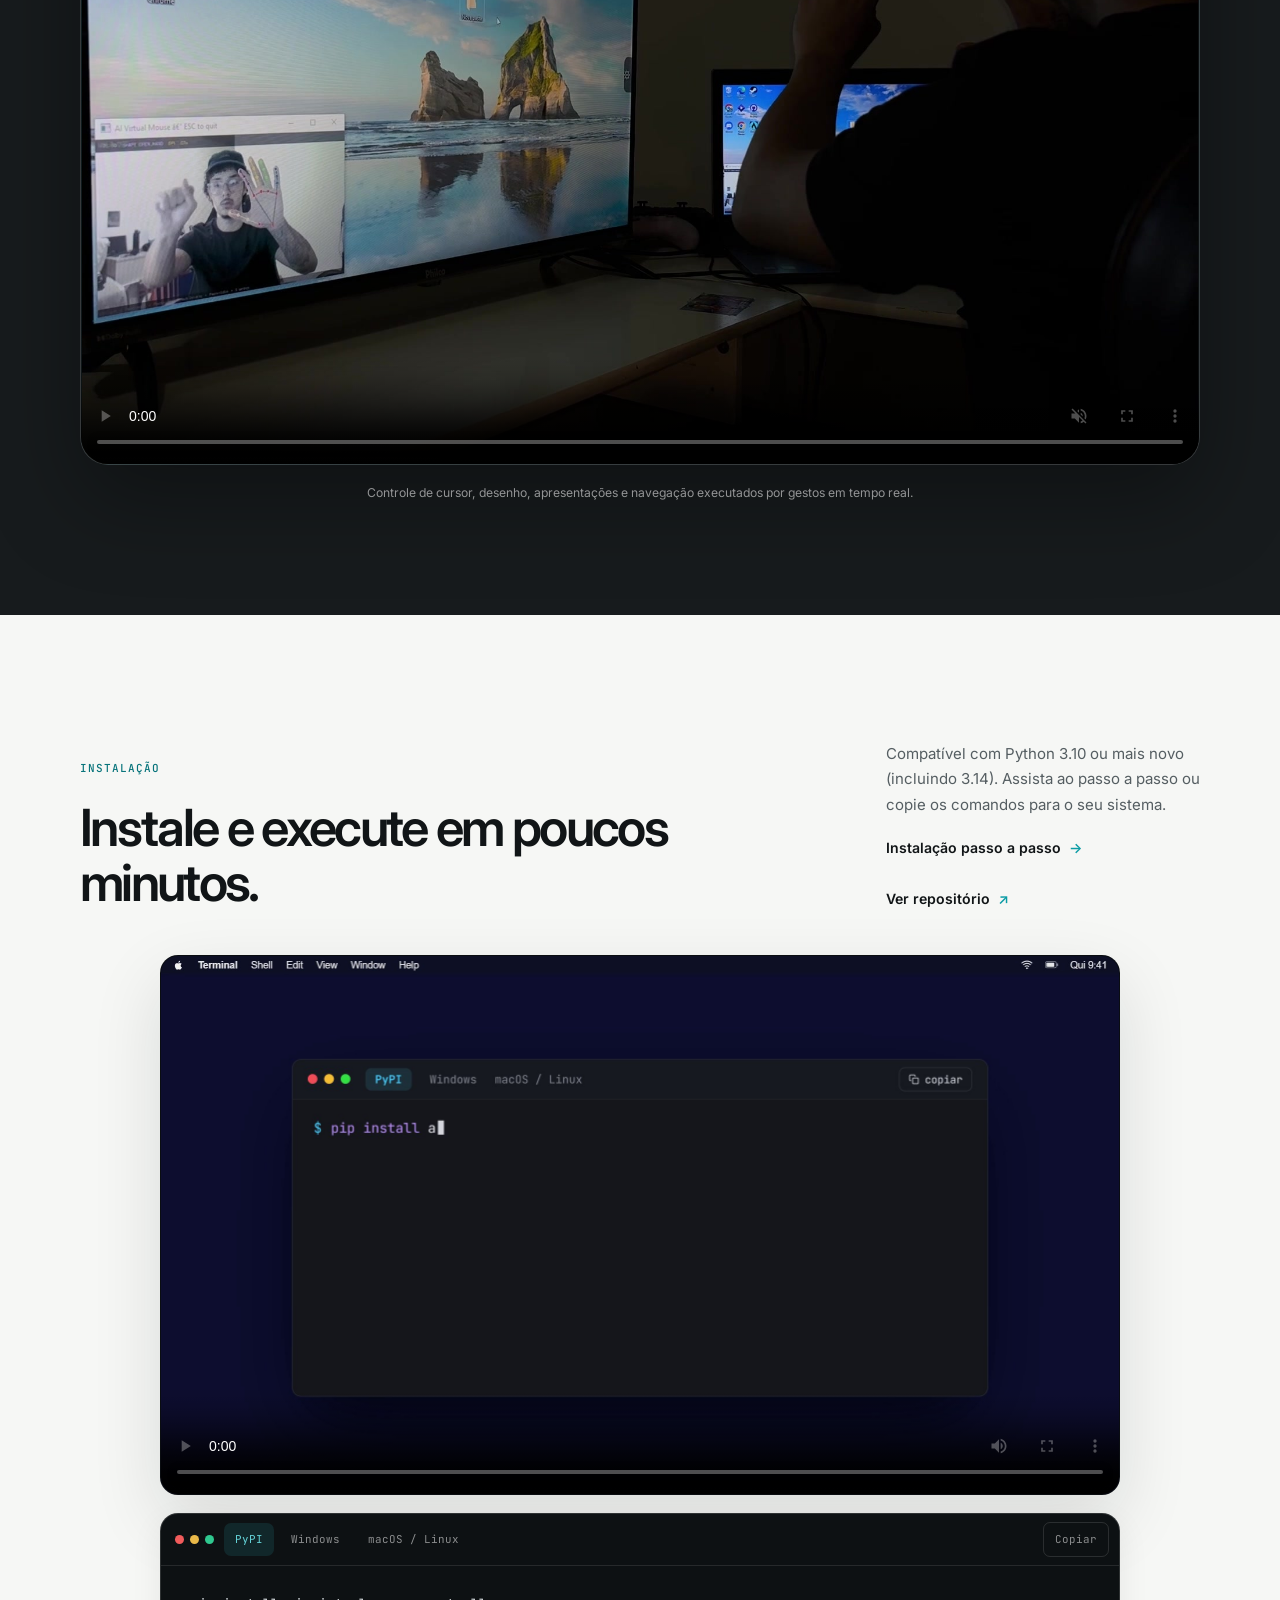
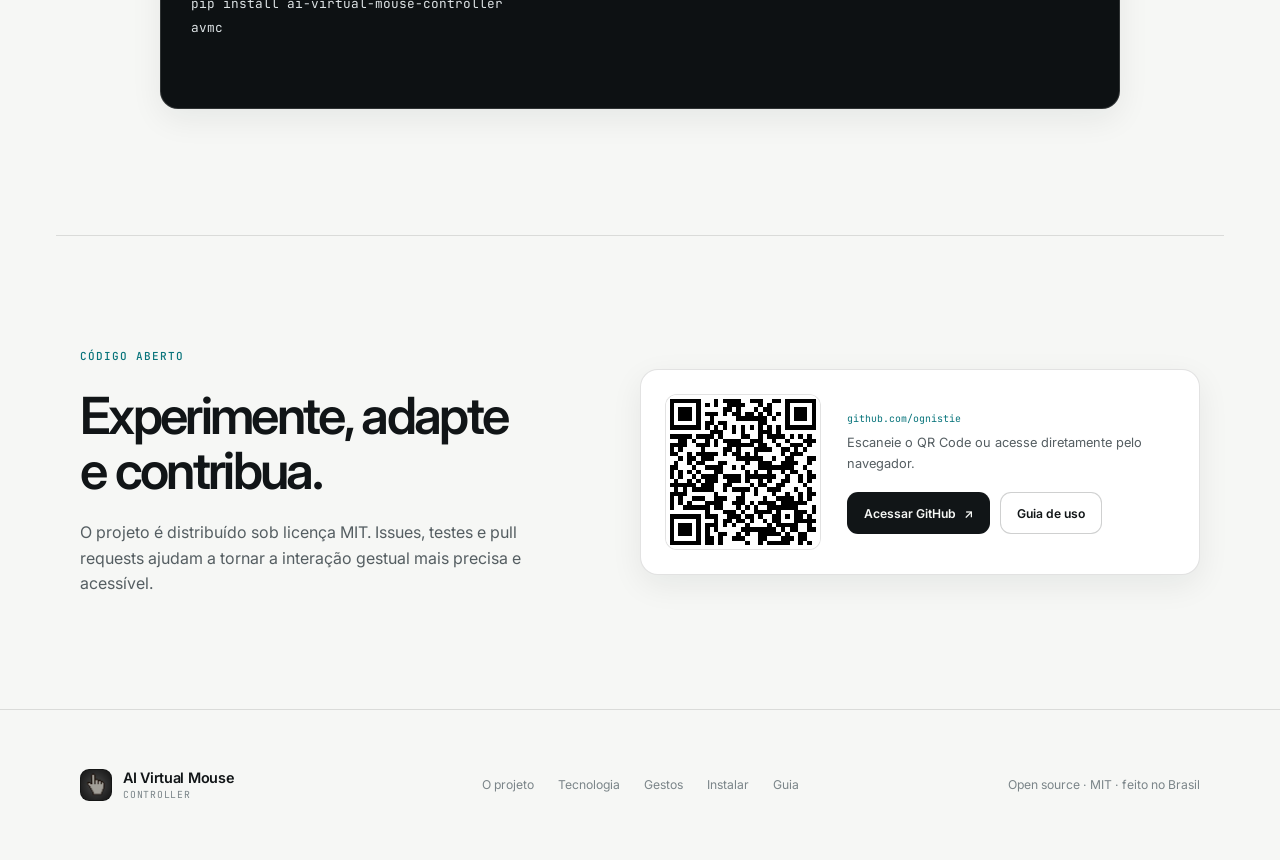
==== commit 5467f44e: "feat(python): suporte a Python 3.10 ate 3.14 O pip recusava o projeto no Python 3.14 (requires-pytho" ====
--- a/docs/index.html
+++ b/docs/index.html
@@ -52,7 +52,7 @@
         "applicationCategory": "UtilitiesApplication",
         "applicationSubCategory": "Gesture-based computer input and accessibility tool",
         "operatingSystem": "Windows 10, Windows 11, macOS, Linux X11",
-        "softwareRequirements": "Python 3.11–3.13 and a webcam",
+        "softwareRequirements": "Python 3.10+ and a webcam",
         "description": "Aplicativo open source que usa visão computacional para controlar o cursor, cliques e apresentações com gestos da mão.",
         "image": "https://ognistie.github.io/ai-virtual-mouse-controller/assets/img/avmc-demo-poster.jpg",
         "license": "https://opensource.org/license/mit",
@@ -504,7 +504,7 @@
           <h2>Instale e execute em poucos minutos.</h2>
         </div>
         <div class="install-summary">
-          <p>Compatível com Python 3.11 a 3.13. Assista ao passo a passo ou copie os comandos para o seu sistema.</p>
+          <p>Compatível com Python 3.10 ou mais novo (incluindo 3.14). Assista ao passo a passo ou copie os comandos para o seu sistema.</p>
           <div class="install-links">
             <a class="text-link" href="usage.html">Instalação passo a passo <span aria-hidden="true">→</span></a>
             <a
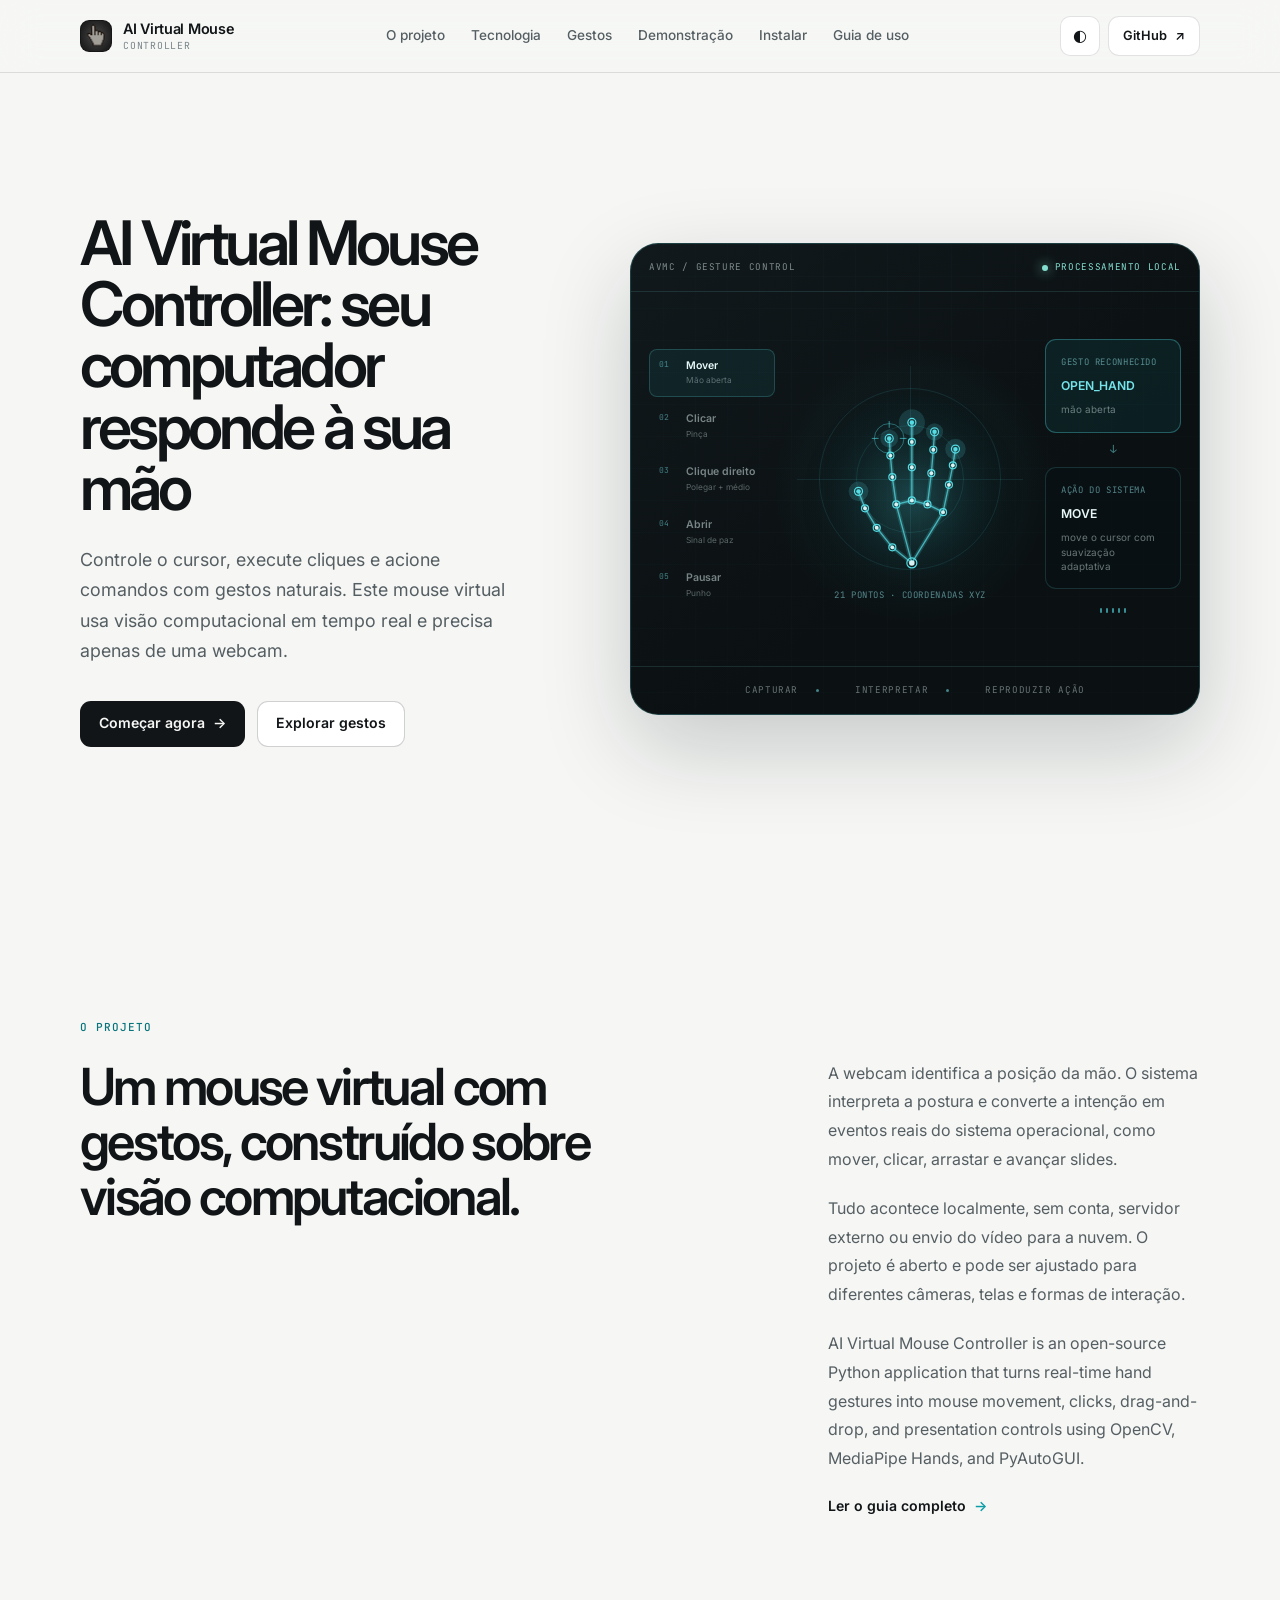
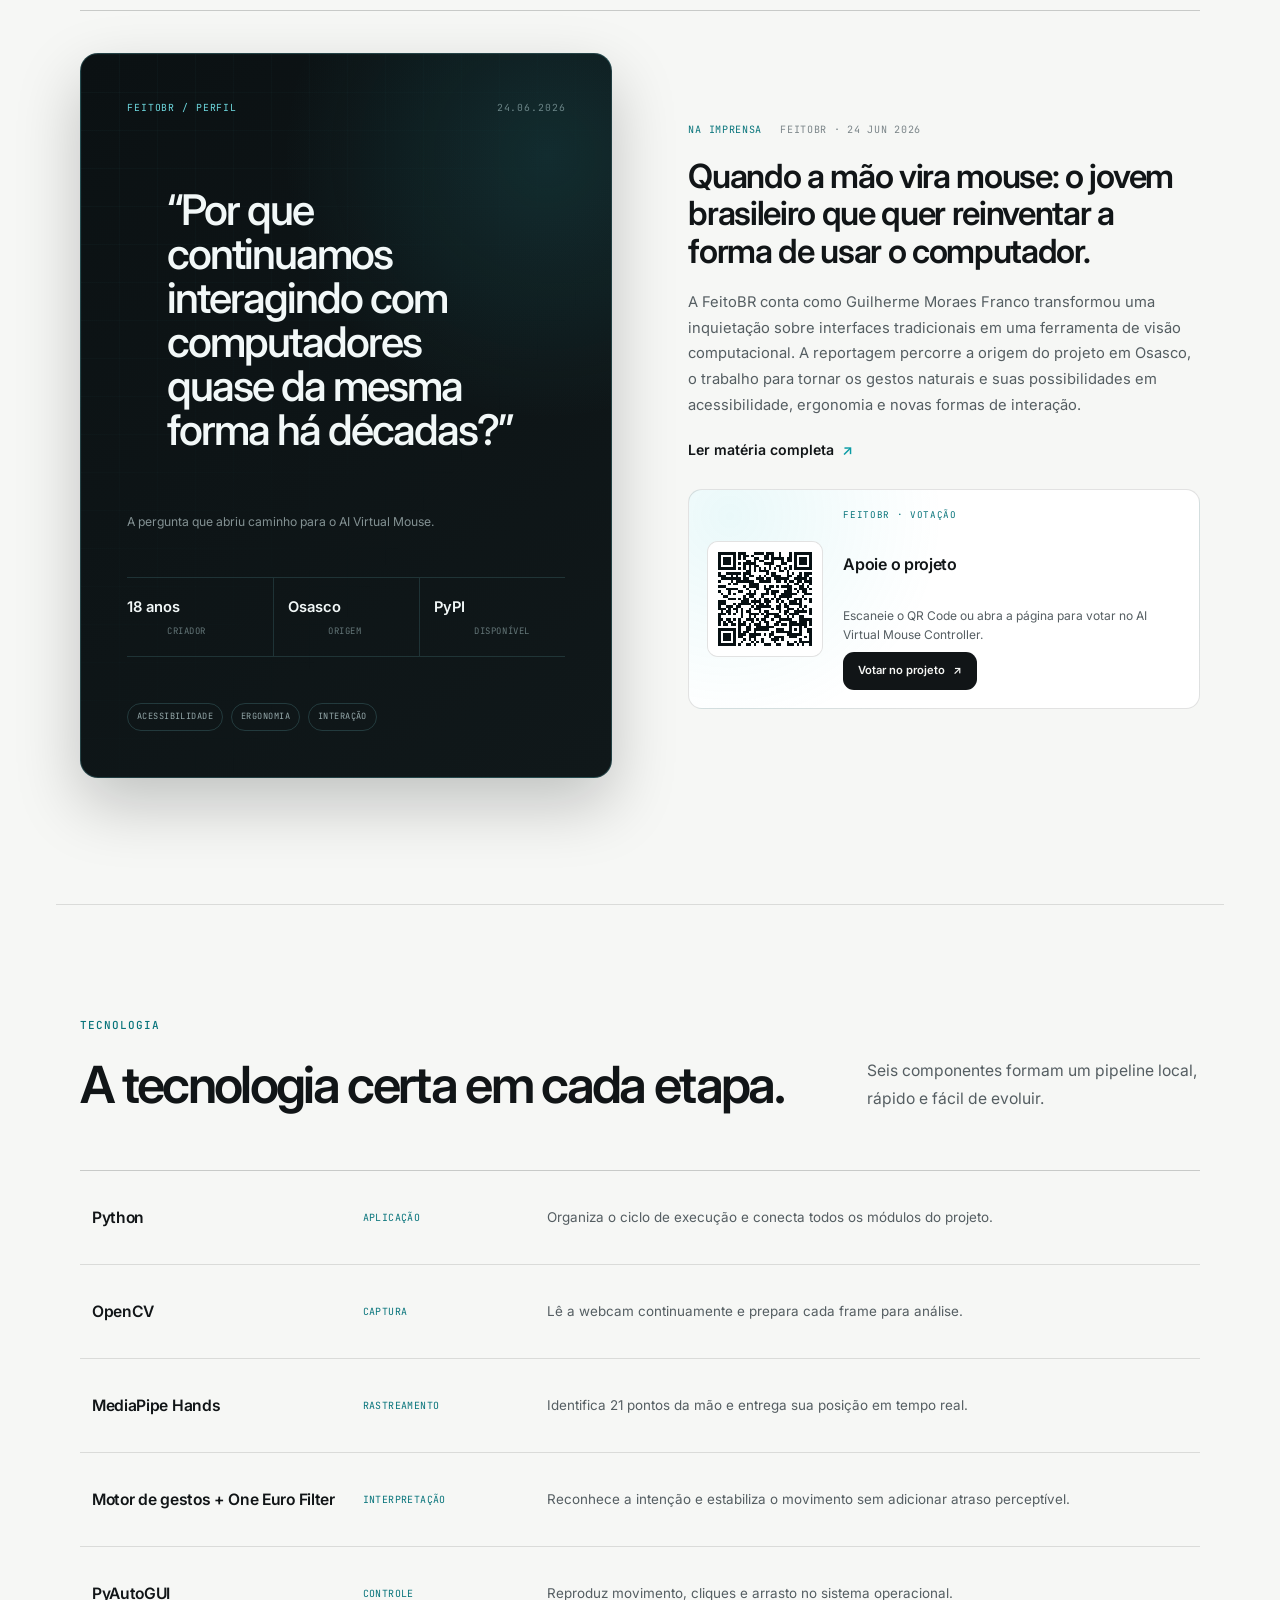
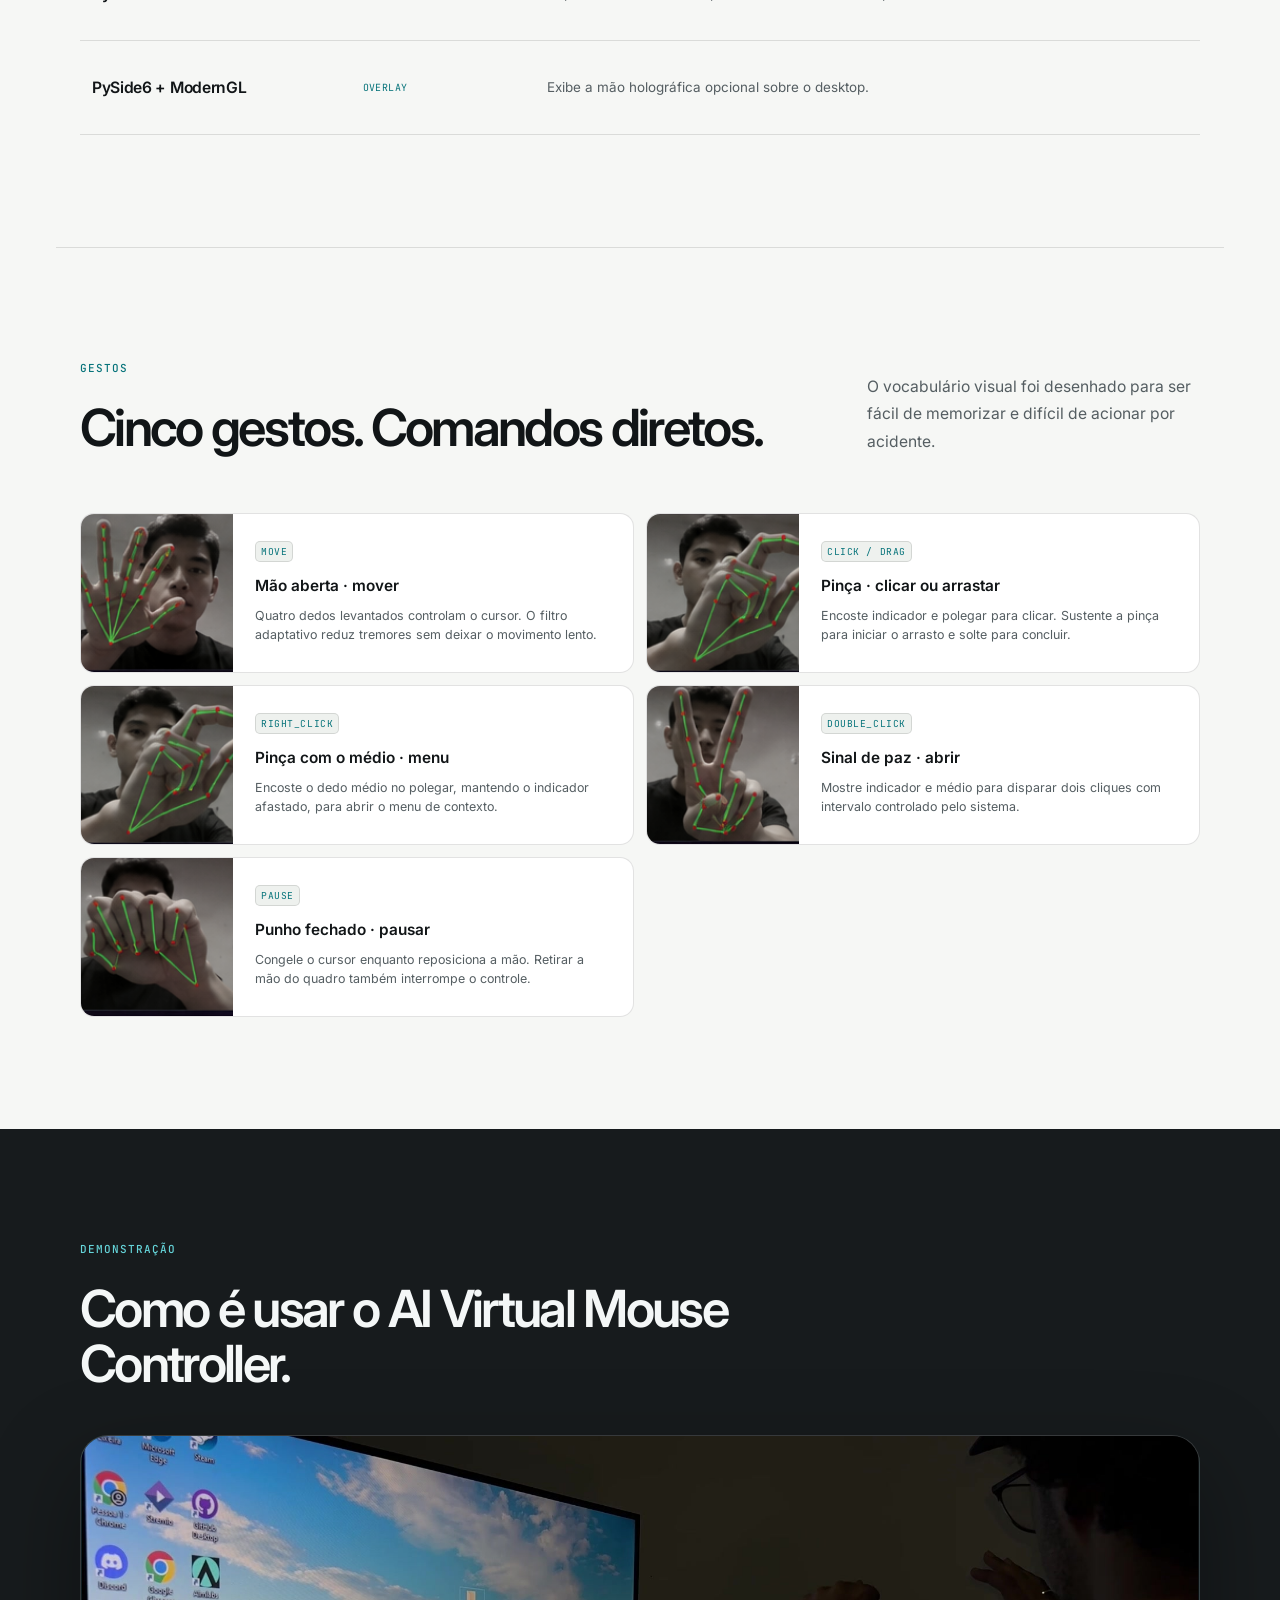
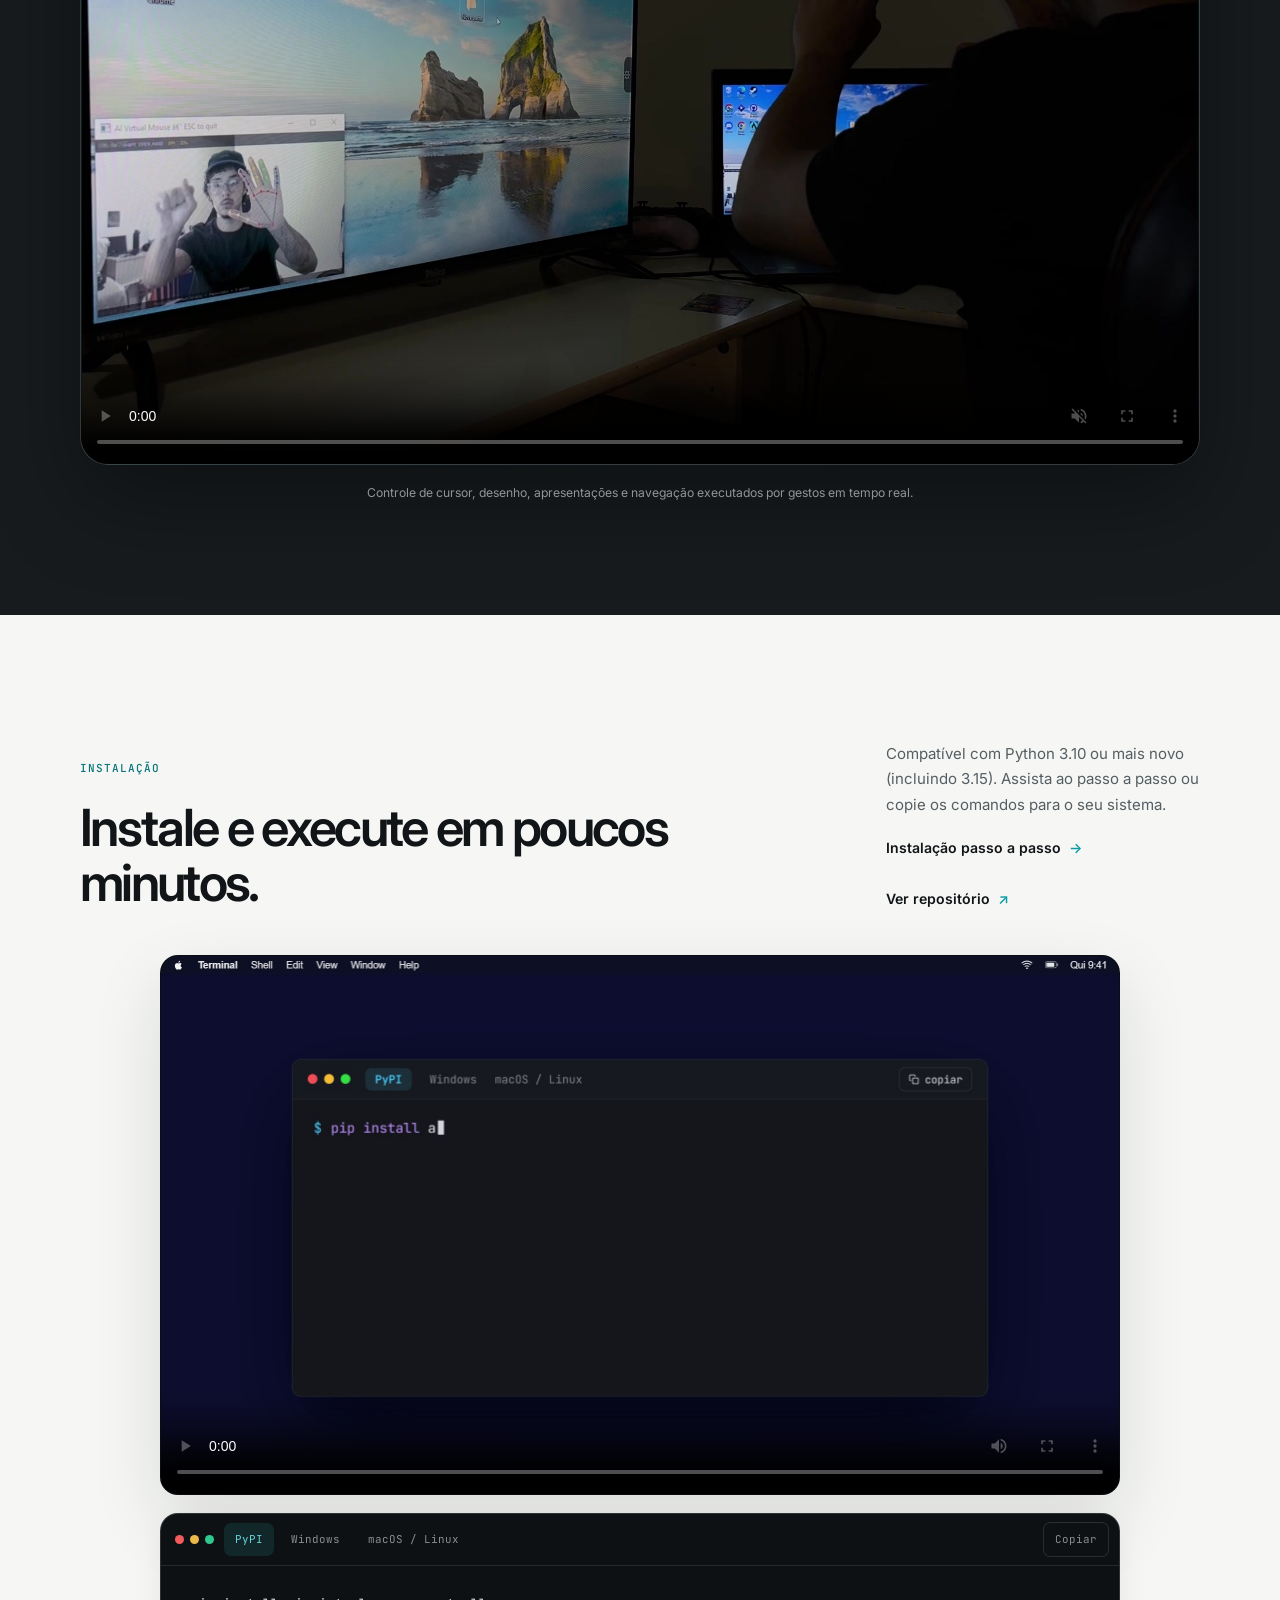
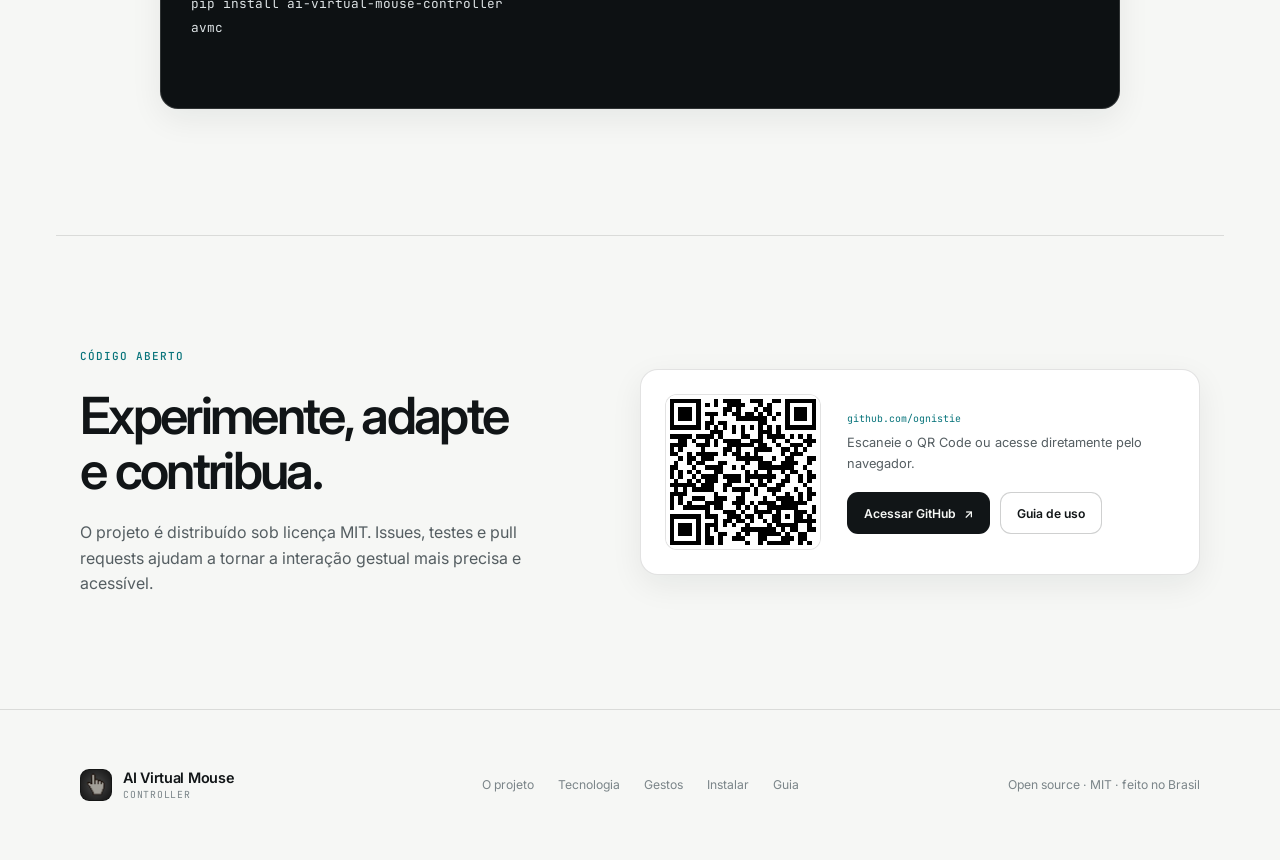
==== commit 343cf99a: "chore(release): prepara versão 1.4.1 Co-Authored-By: Claude Opus 5.5 <noreply@anthropic.com>" ====
--- a/docs/index.html
+++ b/docs/index.html
@@ -504,7 +504,7 @@
           <h2>Instale e execute em poucos minutos.</h2>
         </div>
         <div class="install-summary">
-          <p>Compatível com Python 3.10 ou mais novo (incluindo 3.14). Assista ao passo a passo ou copie os comandos para o seu sistema.</p>
+          <p>Compatível com Python 3.10 ou mais novo (incluindo 3.15). Assista ao passo a passo ou copie os comandos para o seu sistema.</p>
           <div class="install-links">
             <a class="text-link" href="usage.html">Instalação passo a passo <span aria-hidden="true">→</span></a>
             <a
